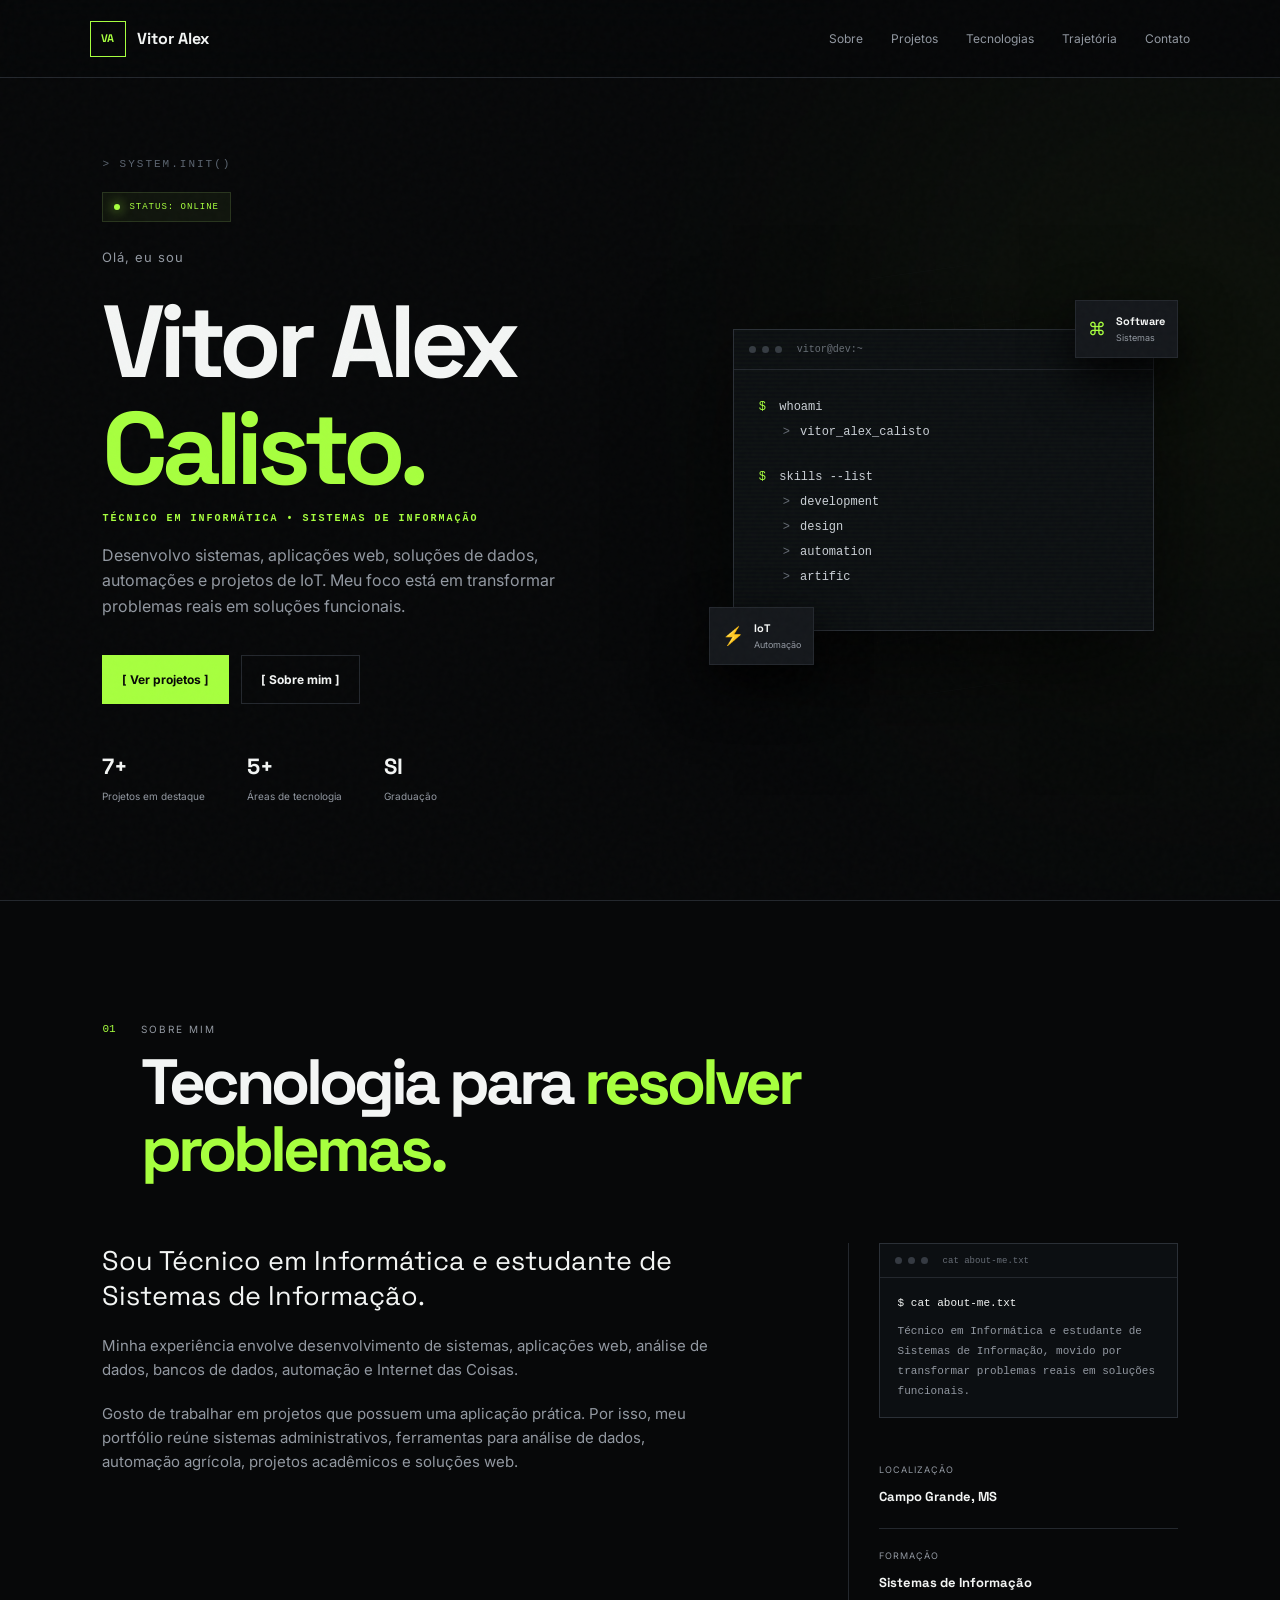
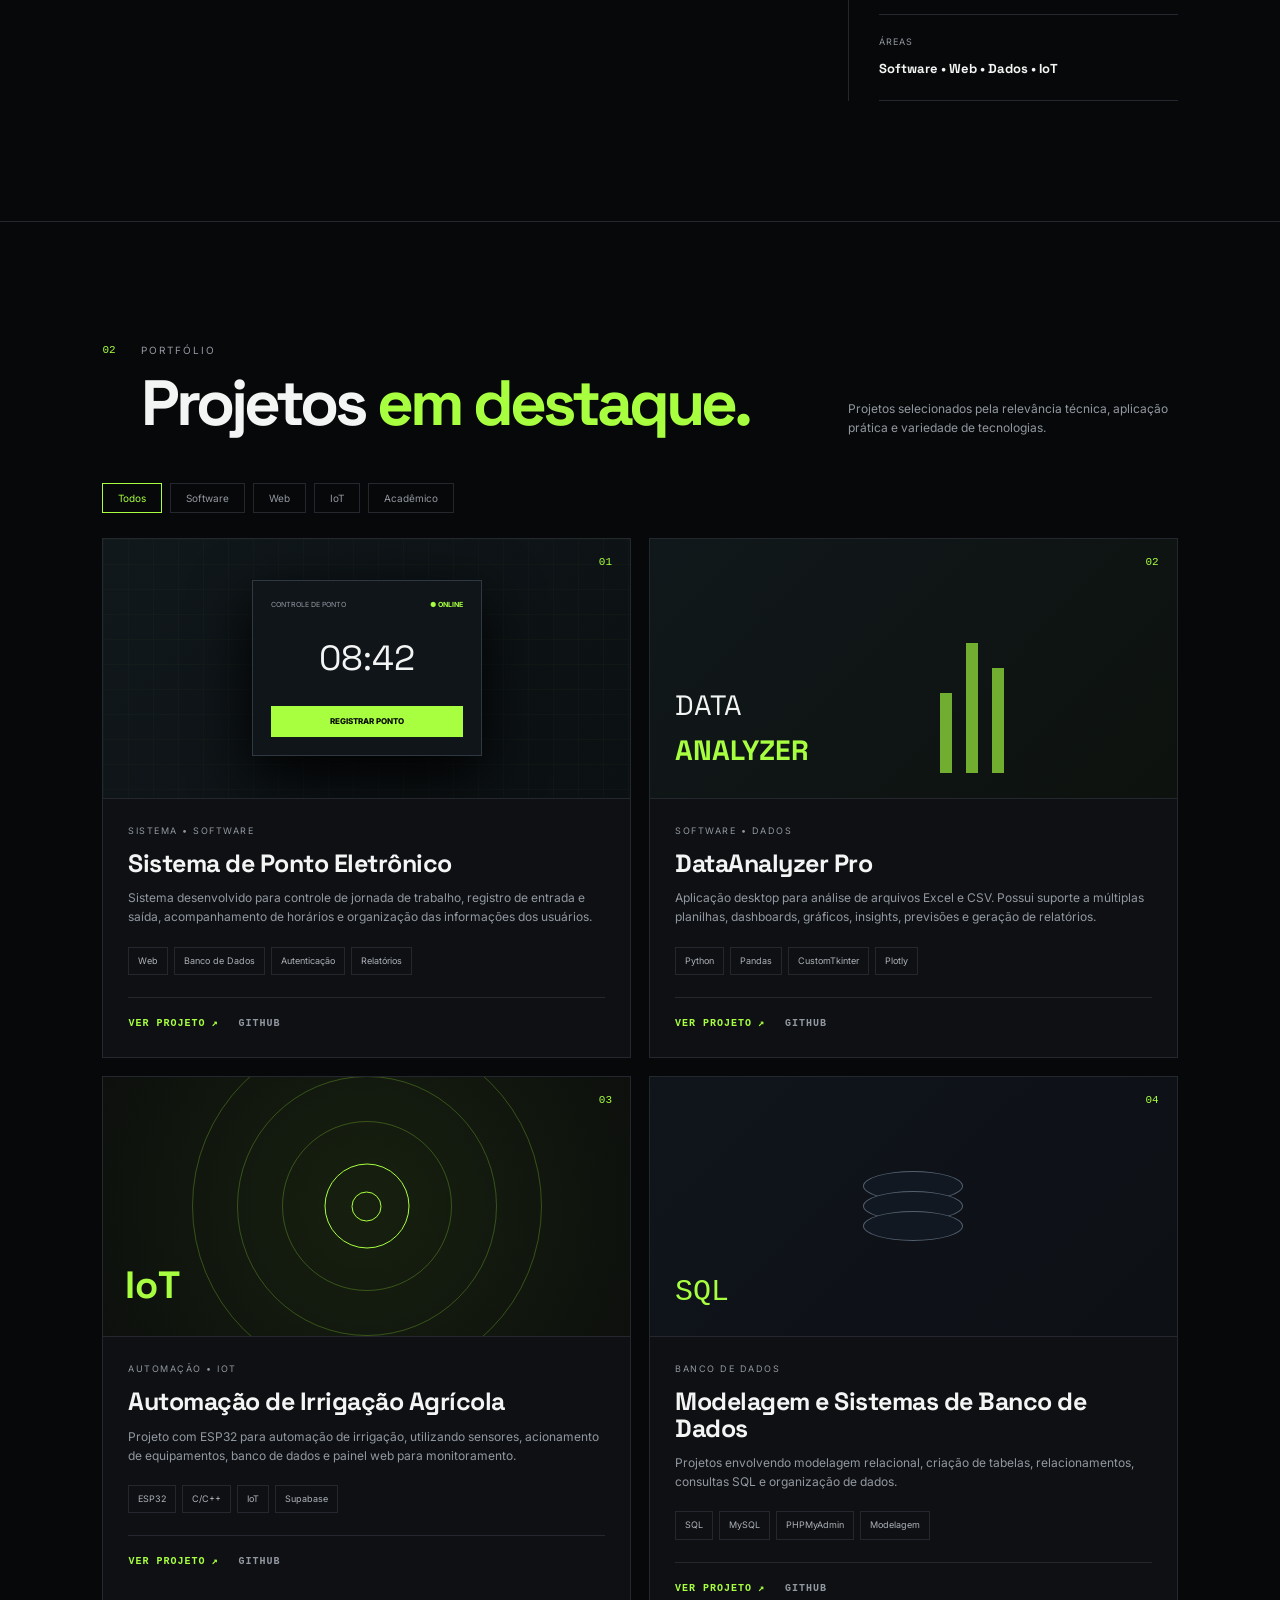
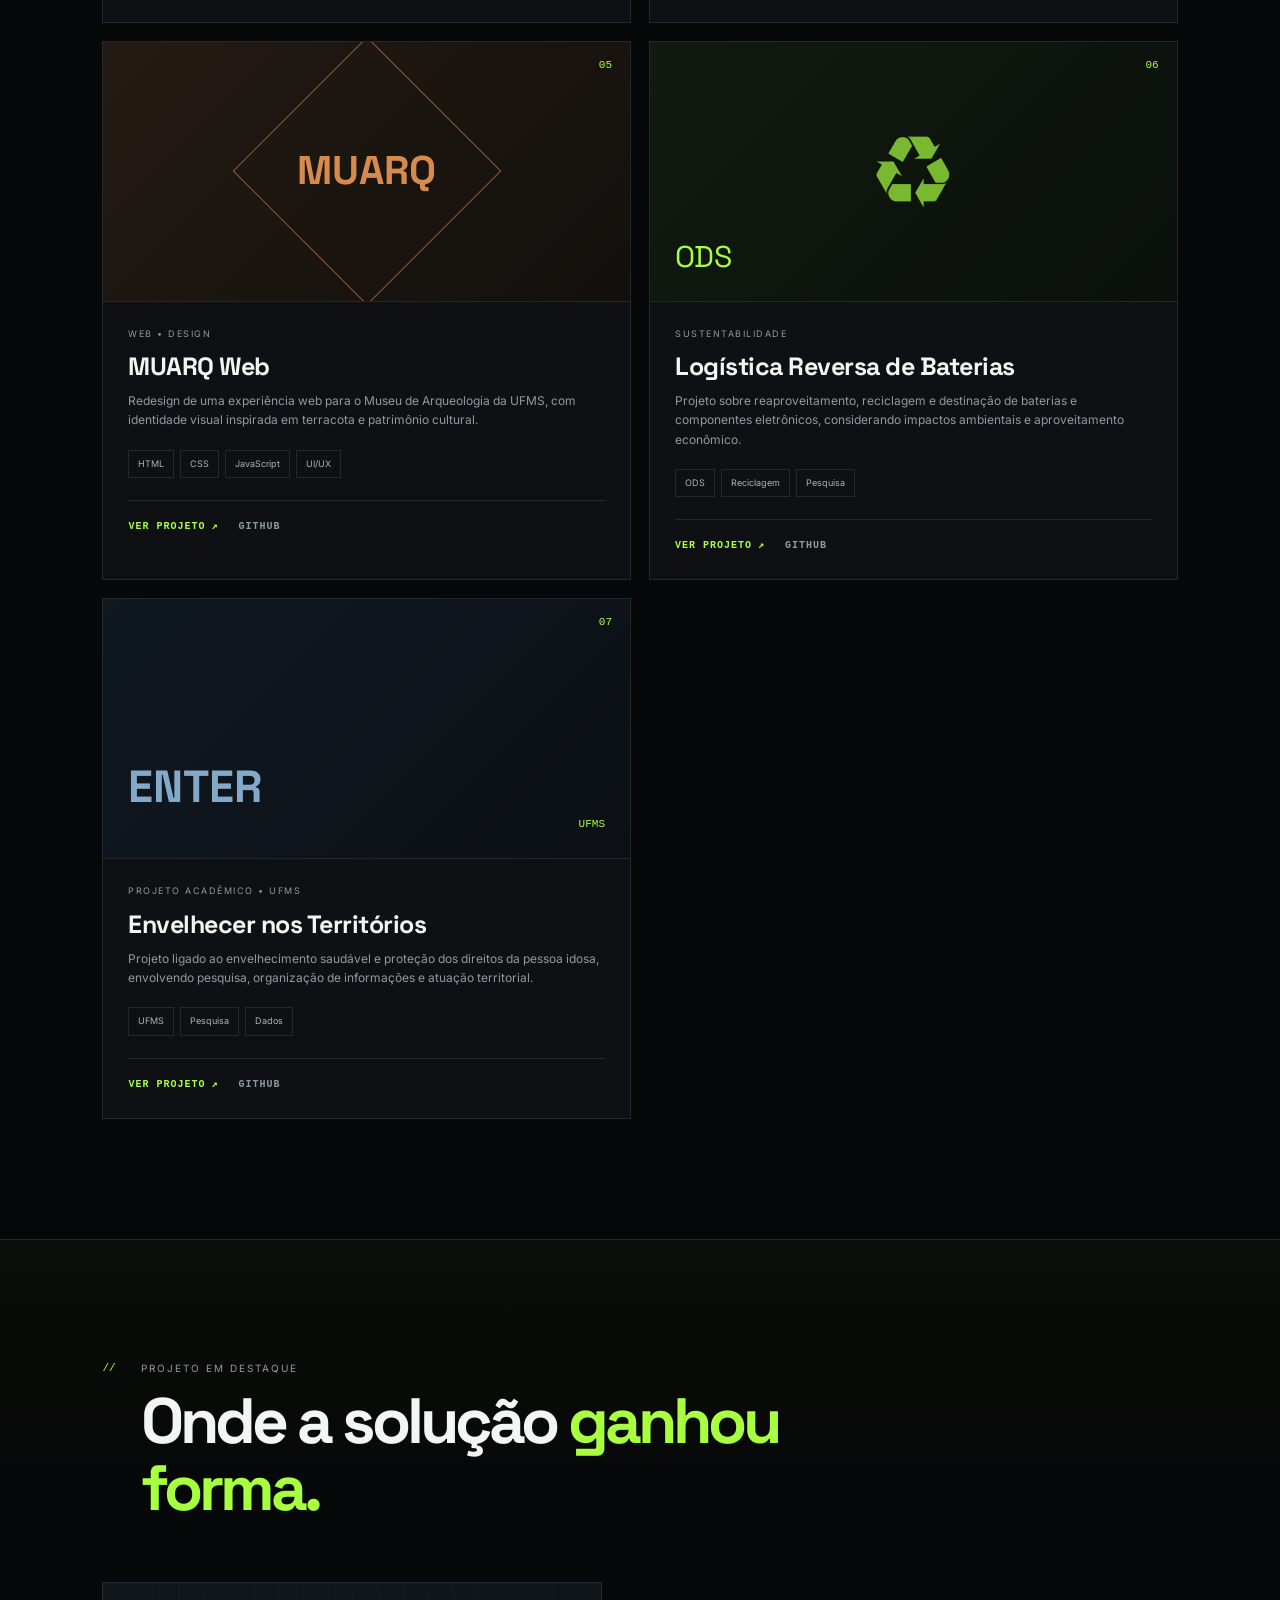
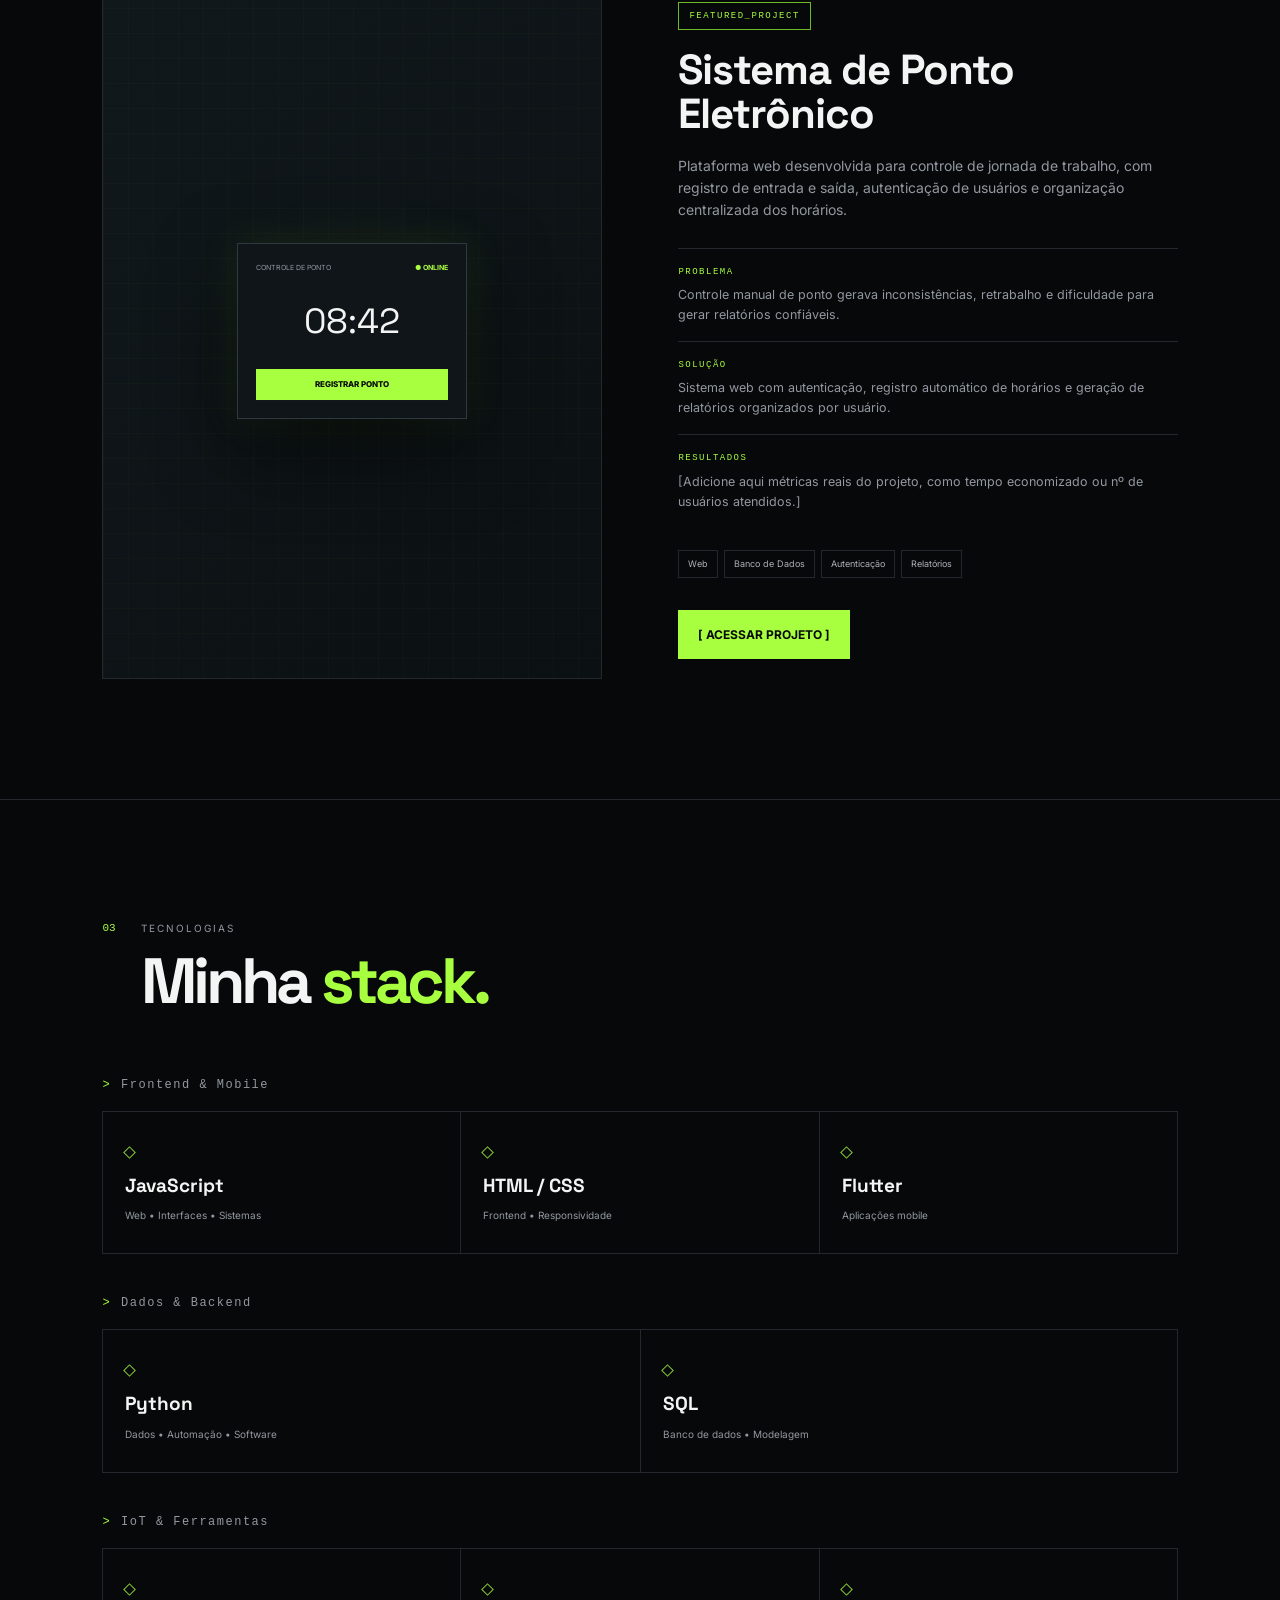
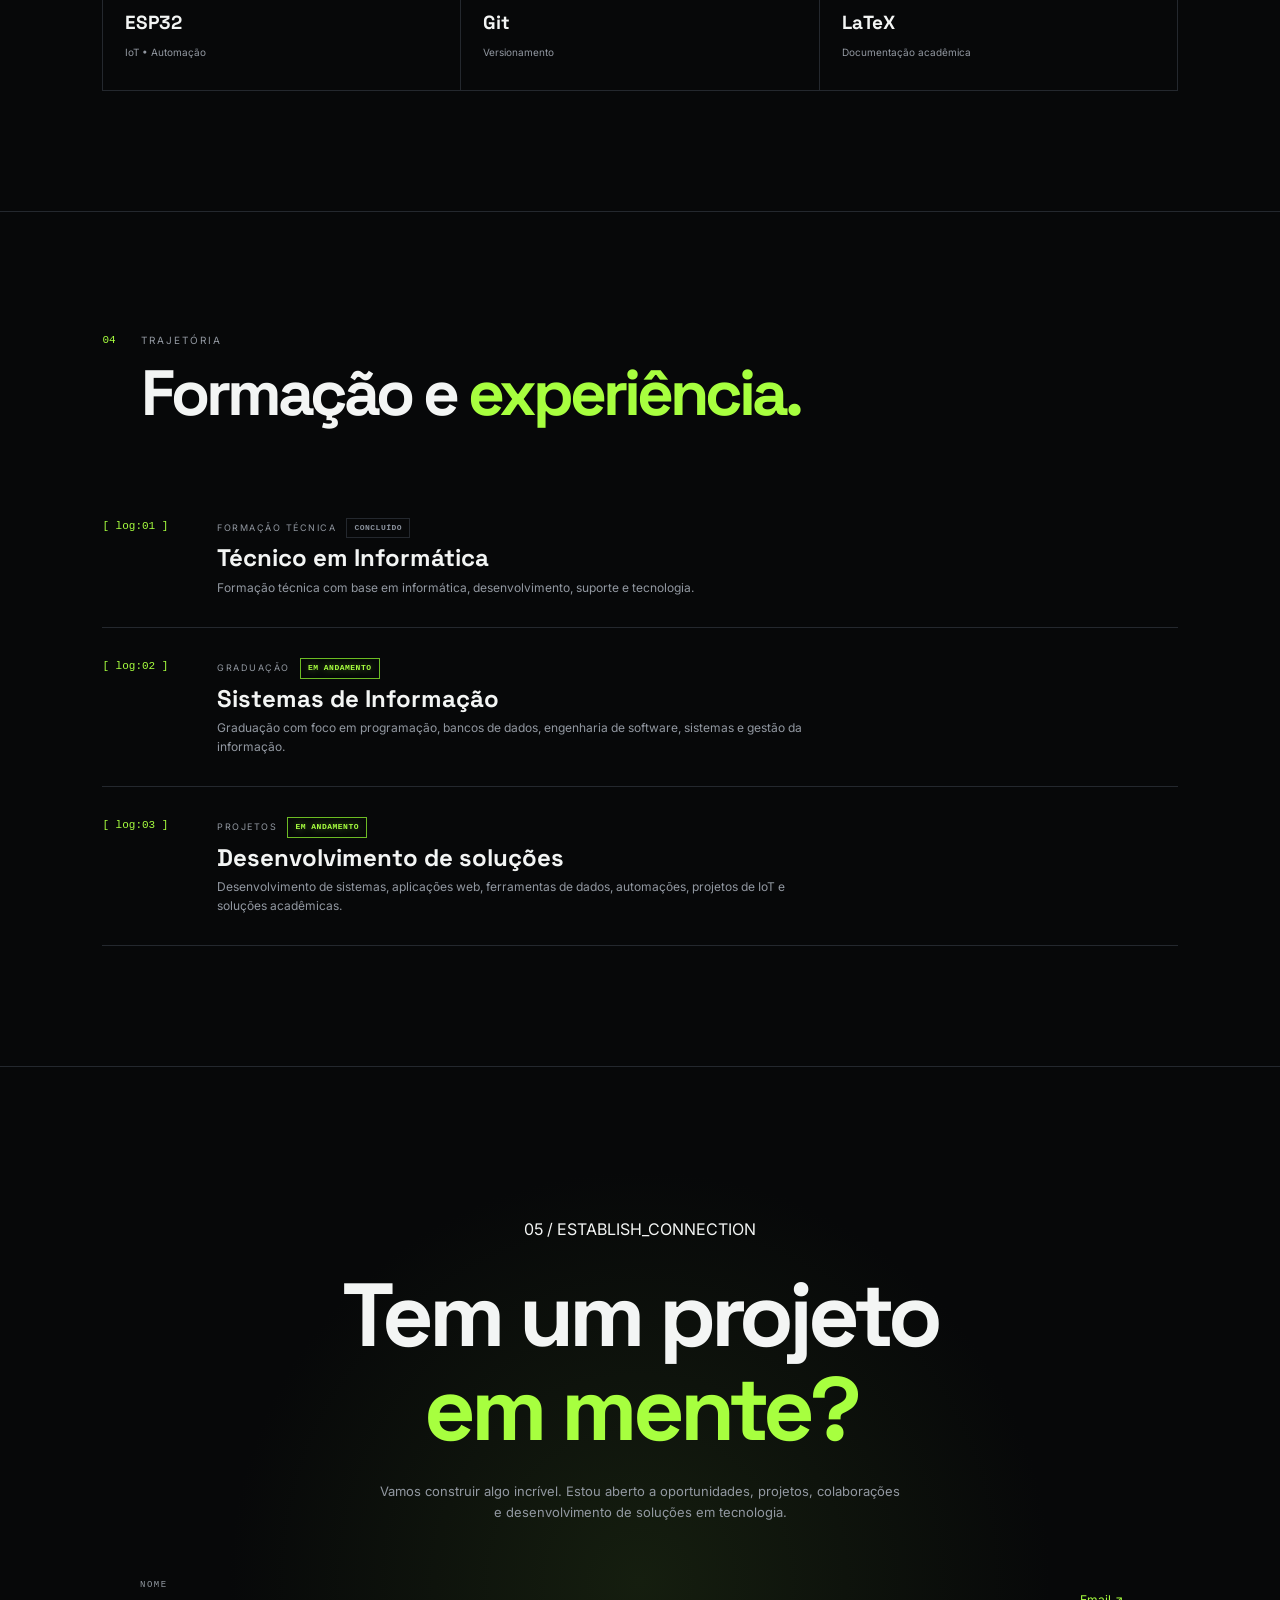
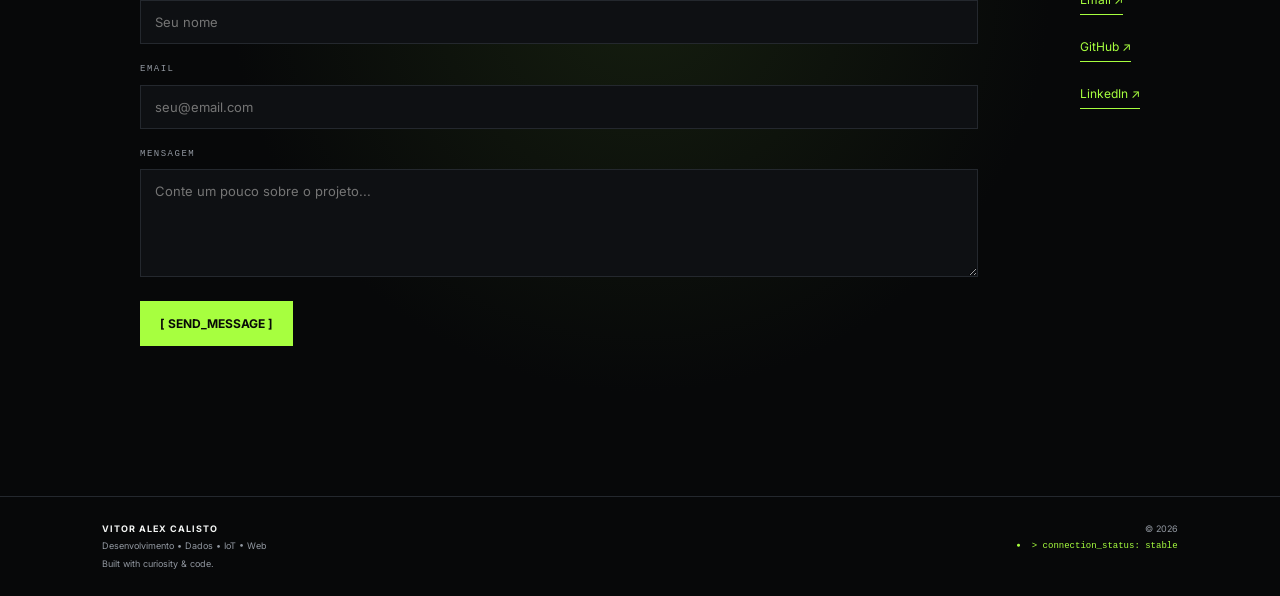
==== index.html @ ed05e337 "Add files via upload" ====
<!DOCTYPE html>
<html lang="pt-BR">

<head>
    <meta charset="UTF-8">
    <meta name="viewport" content="width=device-width, initial-scale=1.0">

    <meta name="description"
        content="Portfólio de Vitor Alex Calisto, Técnico em Informática e estudante de Sistemas de Informação.">

    <title>Vitor Alex Calisto | Desenvolvedor</title>

    <link rel="preconnect" href="https://fonts.googleapis.com">
    <link rel="preconnect" href="https://fonts.gstatic.com" crossorigin>

    <link
        href="https://fonts.googleapis.com/css2?family=Inter:wght@400;500;600;700;800&family=Space+Grotesk:wght@500;600;700&display=swap"
        rel="stylesheet">

    <link rel="stylesheet" href="style.css">
</head>

<body>

    <div class="noise"></div>

    <header class="header">

        <a href="#inicio" class="brand">
            <span>VA</span>
            Vitor Alex
        </a>

        <nav id="nav">

            <a href="#sobre">Sobre</a>
            <a href="#projetos">Projetos</a>
            <a href="#tecnologias">Tecnologias</a>
            <a href="#trajetoria">Trajetória</a>
            <a href="#contato">Contato</a>

        </nav>

        <button class="menu" aria-label="Abrir menu">
            ☰
        </button>

    </header>


    <main>

        <!-- HERO -->

        <section id="inicio" class="hero">

            <div class="hero-content">

                <p class="system-init">
                    &gt; SYSTEM.INIT()
                </p>

                <div class="status">
                    <span></span>
                    STATUS: ONLINE
                </div>

                <p class="eyebrow">
                    Olá, eu sou
                </p>

                <h1>
                    Vitor Alex
                    <span>Calisto.</span>
                </h1>

                <p class="role-line">
                    TÉCNICO EM INFORMÁTICA • SISTEMAS DE INFORMAÇÃO
                </p>

                <p class="hero-description">
                    Desenvolvo sistemas, aplicações web, soluções de
                    dados, automações e projetos de IoT. Meu foco está
                    em transformar problemas reais em soluções funcionais.
                </p>

                <div class="hero-buttons">

                    <a href="#projetos" class="btn primary">
                        [ Ver projetos ]
                    </a>

                    <a href="#sobre" class="btn secondary">
                        [ Sobre mim ]
                    </a>

                </div>


                <div class="stats">

                    <div class="stat">
                        <strong>07+</strong>
                        <span>Projetos em destaque</span>
                    </div>

                    <div class="stat">
                        <strong>05+</strong>
                        <span>Áreas de tecnologia</span>
                    </div>

                    <div class="stat">
                        <strong>SI</strong>
                        <span>Graduação</span>
                    </div>

                </div>

            </div>


            <div class="hero-visual">

                <div class="grid-background"></div>

                <div class="code-card">

                    <div class="window-bar">

                        <div class="window-buttons">
                            <i></i>
                            <i></i>
                            <i></i>
                        </div>

                        <span>vitor@dev:~</span>

                    </div>


                    <div class="code-content" id="terminal-output"
                        data-lines='[
                            {"type":"cmd","text":"whoami"},
                            {"type":"out","text":"vitor_alex_calisto"},
                            {"type":"gap"},
                            {"type":"cmd","text":"skills --list"},
                            {"type":"out","text":"development"},
                            {"type":"out","text":"design"},
                            {"type":"out","text":"automation"},
                            {"type":"out","text":"artificial_intelligence"},
                            {"type":"gap"},
                            {"type":"cmd","text":"status"},
                            {"type":"out","text":"ONLINE","highlight":true}
                        ]'>
                    </div>

                </div>


                <div class="floating-card card-one">
                    <span class="icon">⌘</span>
                    <div>
                        <strong>Software</strong>
                        <small>Sistemas</small>
                    </div>
                </div>


                <div class="floating-card card-two">
                    <span class="icon">⚡</span>
                    <div>
                        <strong>IoT</strong>
                        <small>Automação</small>
                    </div>
                </div>

            </div>

        </section>


        <!-- SOBRE -->

        <section id="sobre" class="section about">

            <div class="section-title">

                <span>01</span>

                <div>
                    <small>SOBRE MIM</small>
                    <h2>
                        Tecnologia para
                        <span>resolver problemas.</span>
                    </h2>
                </div>

            </div>


            <div class="about-content">

                <div class="about-main">

                    <p class="large-text">
                        Sou Técnico em Informática e estudante de
                        Sistemas de Informação.
                    </p>

                    <p>
                        Minha experiência envolve desenvolvimento de
                        sistemas, aplicações web, análise de dados,
                        bancos de dados, automação e Internet das Coisas.
                    </p>

                    <p>
                        Gosto de trabalhar em projetos que possuem
                        uma aplicação prática. Por isso, meu portfólio
                        reúne sistemas administrativos, ferramentas
                        para análise de dados, automação agrícola,
                        projetos acadêmicos e soluções web.
                    </p>

                </div>


                <div class="about-side">

                    <div class="mini-terminal">

                        <div class="window-bar">
                            <div class="window-buttons">
                                <i></i>
                                <i></i>
                                <i></i>
                            </div>
                            <span>cat about-me.txt</span>
                        </div>

                        <div class="mini-terminal-body">
                            <p><span class="green">$</span> cat about-me.txt</p>
                            <p>
                                Técnico em Informática e estudante
                                de Sistemas de Informação, movido
                                por transformar problemas reais
                                em soluções funcionais.
                            </p>
                        </div>

                    </div>

                    <div class="info-box">

                        <span>LOCALIZAÇÃO</span>

                        <strong>
                            Campo Grande, MS
                        </strong>

                    </div>


                    <div class="info-box">

                        <span>FORMAÇÃO</span>

                        <strong>
                            Sistemas de Informação
                        </strong>

                    </div>


                    <div class="info-box">

                        <span>ÁREAS</span>

                        <strong>
                            Software • Web • Dados • IoT
                        </strong>

                    </div>

                </div>

            </div>

        </section>


        <!-- PROJETOS -->

        <section id="projetos" class="section projects">

            <div class="section-heading">

                <div class="section-title">

                    <span>02</span>

                    <div>

                        <small>PORTFÓLIO</small>

                        <h2>
                            Projetos
                            <span>em destaque.</span>
                        </h2>

                    </div>

                </div>


                <p>
                    Projetos selecionados pela relevância técnica,
                    aplicação prática e variedade de tecnologias.
                </p>

            </div>


            <div class="filters">

                <button
                    class="filter active"
                    data-filter="all">
                    Todos
                </button>

                <button
                    class="filter"
                    data-filter="software">
                    Software
                </button>

                <button
                    class="filter"
                    data-filter="web">
                    Web
                </button>

                <button
                    class="filter"
                    data-filter="iot">
                    IoT
                </button>

                <button
                    class="filter"
                    data-filter="academico">
                    Acadêmico
                </button>

            </div>


            <div class="project-grid">


                <!-- PONTO ELETRÔNICO -->

                <article
                    class="project project-main"
                    data-tags="software web">

                    <div class="project-number">
                        01
                    </div>

                    <div class="project-image point">

                        <div class="image-grid"></div>

                        <div class="point-interface">

                            <div class="interface-top">
                                <span>CONTROLE DE PONTO</span>
                                <b>● ONLINE</b>
                            </div>

                            <div class="clock">
                                08:42
                            </div>

                            <div class="point-button">
                                REGISTRAR PONTO
                            </div>

                        </div>

                    </div>


                    <div class="project-content">

                        <div class="project-category">
                            SISTEMA • SOFTWARE
                        </div>

                        <h3>
                            Sistema de Ponto Eletrônico
                        </h3>

                        <p>
                            Sistema desenvolvido para controle de
                            jornada de trabalho, registro de entrada
                            e saída, acompanhamento de horários e
                            organização das informações dos usuários.
                        </p>

                        <div class="project-tech">

                            <span>Web</span>
                            <span>Banco de Dados</span>
                            <span>Autenticação</span>
                            <span>Relatórios</span>

                        </div>

                        <div class="project-actions">

                            <a href="#" class="project-link">
                                VER PROJETO
                                <span>↗</span>
                            </a>

                            <a href="#" class="project-link secondary">
                                GITHUB
                            </a>

                        </div>

                    </div>

                </article>


                <!-- DATA ANALYZER -->

                <article
                    class="project project-main"
                    data-tags="software">

                    <div class="project-number">
                        02
                    </div>

                    <div class="project-image data">

                        <div class="data-chart chart-one"></div>
                        <div class="data-chart chart-two"></div>
                        <div class="data-chart chart-three"></div>

                        <div class="data-title">
                            DATA
                            <strong>ANALYZER</strong>
                        </div>

                    </div>


                    <div class="project-content">

                        <div class="project-category">
                            SOFTWARE • DADOS
                        </div>

                        <h3>
                            DataAnalyzer Pro
                        </h3>

                        <p>
                            Aplicação desktop para análise de arquivos
                            Excel e CSV. Possui suporte a múltiplas
                            planilhas, dashboards, gráficos, insights,
                            previsões e geração de relatórios.
                        </p>

                        <div class="project-tech">

                            <span>Python</span>
                            <span>Pandas</span>
                            <span>CustomTkinter</span>
                            <span>Plotly</span>

                        </div>

                        <div class="project-actions">

                            <a href="#" class="project-link">
                                VER PROJETO
                                <span>↗</span>
                            </a>

                            <a href="#" class="project-link secondary">
                                GITHUB
                            </a>

                        </div>

                    </div>

                </article>


                <!-- IRRIGAÇÃO -->

                <article
                    class="project"
                    data-tags="iot software">

                    <div class="project-number">
                        03
                    </div>

                    <div class="project-image irrigation">

                        <span class="visual-label">
                            IoT
                        </span>

                        <div class="sensor">
                            <div></div>
                        </div>

                        <div class="signal signal-one"></div>
                        <div class="signal signal-two"></div>
                        <div class="signal signal-three"></div>

                    </div>


                    <div class="project-content">

                        <div class="project-category">
                            AUTOMAÇÃO • IOT
                        </div>

                        <h3>
                            Automação de Irrigação Agrícola
                        </h3>

                        <p>
                            Projeto com ESP32 para automação de irrigação,
                            utilizando sensores, acionamento de equipamentos,
                            banco de dados e painel web para monitoramento.
                        </p>

                        <div class="project-tech">

                            <span>ESP32</span>
                            <span>C/C++</span>
                            <span>IoT</span>
                            <span>Supabase</span>

                        </div>

                        <div class="project-actions">

                            <a href="#" class="project-link">
                                VER PROJETO
                                <span>↗</span>
                            </a>

                            <a href="#" class="project-link secondary">
                                GITHUB
                            </a>

                        </div>

                    </div>

                </article>


                <!-- BANCO DE DADOS -->

                <article
                    class="project"
                    data-tags="software academico">

                    <div class="project-number">
                        04
                    </div>

                    <div class="project-image database">

                        <div class="database-cylinder">

                            <div></div>
                            <div></div>
                            <div></div>

                        </div>

                        <span class="sql-label">
                            SQL
                        </span>

                    </div>


                    <div class="project-content">

                        <div class="project-category">
                            BANCO DE DADOS
                        </div>

                        <h3>
                            Modelagem e Sistemas de Banco de Dados
                        </h3>

                        <p>
                            Projetos envolvendo modelagem relacional,
                            criação de tabelas, relacionamentos,
                            consultas SQL e organização de dados.
                        </p>

                        <div class="project-tech">

                            <span>SQL</span>
                            <span>MySQL</span>
                            <span>PHPMyAdmin</span>
                            <span>Modelagem</span>

                        </div>

                        <div class="project-actions">

                            <a href="#" class="project-link">
                                VER PROJETO
                                <span>↗</span>
                            </a>

                            <a href="#" class="project-link secondary">
                                GITHUB
                            </a>

                        </div>

                    </div>

                </article>


                <!-- MUARQ -->

                <article
                    class="project"
                    data-tags="web">

                    <div class="project-number">
                        05
                    </div>

                    <div class="project-image museum">

                        <div class="museum-shape"></div>

                        <span>
                            MUARQ
                        </span>

                    </div>


                    <div class="project-content">

                        <div class="project-category">
                            WEB • DESIGN
                        </div>

                        <h3>
                            MUARQ Web
                        </h3>

                        <p>
                            Redesign de uma experiência web para o
                            Museu de Arqueologia da UFMS, com identidade
                            visual inspirada em terracota e patrimônio cultural.
                        </p>

                        <div class="project-tech">

                            <span>HTML</span>
                            <span>CSS</span>
                            <span>JavaScript</span>
                            <span>UI/UX</span>

                        </div>

                        <div class="project-actions">

                            <a href="#" class="project-link">
                                VER PROJETO
                                <span>↗</span>
                            </a>

                            <a href="#" class="project-link secondary">
                                GITHUB
                            </a>

                        </div>

                    </div>

                </article>


                <!-- LOGÍSTICA -->

                <article
                    class="project"
                    data-tags="academico">

                    <div class="project-number">
                        06
                    </div>

                    <div class="project-image recycling">

                        <div class="recycle-symbol">
                            ♻
                        </div>

                        <span>
                            ODS
                        </span>

                    </div>


                    <div class="project-content">

                        <div class="project-category">
                            SUSTENTABILIDADE
                        </div>

                        <h3>
                            Logística Reversa de Baterias
                        </h3>

                        <p>
                            Projeto sobre reaproveitamento, reciclagem
                            e destinação de baterias e componentes
                            eletrônicos, considerando impactos ambientais
                            e aproveitamento econômico.
                        </p>

                        <div class="project-tech">

                            <span>ODS</span>
                            <span>Reciclagem</span>
                            <span>Pesquisa</span>

                        </div>

                        <div class="project-actions">

                            <a href="#" class="project-link">
                                VER PROJETO
                                <span>↗</span>
                            </a>

                            <a href="#" class="project-link secondary">
                                GITHUB
                            </a>

                        </div>

                    </div>

                </article>


                <!-- ENTER -->

                <article
                    class="project"
                    data-tags="academico">

                    <div class="project-number">
                        07
                    </div>

                    <div class="project-image enter">

                        <span class="enter-big">
                            ENTER
                        </span>

                        <span class="enter-line">
                            UFMS
                        </span>

                    </div>


                    <div class="project-content">

                        <div class="project-category">
                            PROJETO ACADÊMICO • UFMS
                        </div>

                        <h3>
                            Envelhecer nos Territórios
                        </h3>

                        <p>
                            Projeto ligado ao envelhecimento saudável
                            e proteção dos direitos da pessoa idosa,
                            envolvendo pesquisa, organização de
                            informações e atuação territorial.
                        </p>

                        <div class="project-tech">

                            <span>UFMS</span>
                            <span>Pesquisa</span>
                            <span>Dados</span>

                        </div>

                        <div class="project-actions">

                            <a href="#" class="project-link">
                                VER PROJETO
                                <span>↗</span>
                            </a>

                            <a href="#" class="project-link secondary">
                                GITHUB
                            </a>

                        </div>

                    </div>

                </article>

            </div>

        </section>


        <!-- FEATURED PROJECT -->

        <section class="section featured">

            <div class="section-title">

                <span>//</span>

                <div>
                    <small>PROJETO EM DESTAQUE</small>
                    <h2>
                        Onde a solução
                        <span>ganhou forma.</span>
                    </h2>
                </div>

            </div>


            <div class="featured-content">

                <div class="featured-visual">

                    <div class="image-grid"></div>

                    <div class="point-interface featured-interface">

                        <div class="interface-top">
                            <span>CONTROLE DE PONTO</span>
                            <b>● ONLINE</b>
                        </div>

                        <div class="clock">
                            08:42
                        </div>

                        <div class="point-button">
                            REGISTRAR PONTO
                        </div>

                    </div>

                </div>


                <div class="featured-info">

                    <span class="featured-tag">
                        FEATURED_PROJECT
                    </span>

                    <h3>
                        Sistema de Ponto Eletrônico
                    </h3>

                    <p>
                        Plataforma web desenvolvida para controle de
                        jornada de trabalho, com registro de entrada
                        e saída, autenticação de usuários e organização
                        centralizada dos horários.
                    </p>

                    <div class="featured-block">
                        <span>PROBLEMA</span>
                        <p>
                            Controle manual de ponto gerava
                            inconsistências, retrabalho e dificuldade
                            para gerar relatórios confiáveis.
                        </p>
                    </div>

                    <div class="featured-block">
                        <span>SOLUÇÃO</span>
                        <p>
                            Sistema web com autenticação, registro
                            automático de horários e geração de
                            relatórios organizados por usuário.
                        </p>
                    </div>

                    <div class="featured-block">
                        <span>RESULTADOS</span>
                        <p>
                            [Adicione aqui métricas reais do projeto,
                            como tempo economizado ou nº de usuários
                            atendidos.]
                        </p>
                    </div>

                    <div class="project-tech">

                        <span>Web</span>
                        <span>Banco de Dados</span>
                        <span>Autenticação</span>
                        <span>Relatórios</span>

                    </div>

                    <a href="#" class="btn primary featured-cta">
                        [ ACESSAR PROJETO ]
                    </a>

                </div>

            </div>

        </section>


        <!-- TECNOLOGIAS -->

        <section id="tecnologias" class="section technologies">

            <div class="section-title">

                <span>03</span>

                <div>

                    <small>TECNOLOGIAS</small>

                    <h2>
                        Minha
                        <span>stack.</span>
                    </h2>

                </div>

            </div>


            <div class="tech-categories">

                <div class="tech-category">

                    <h4>
                        <span>&gt;</span>
                        Frontend &amp; Mobile
                    </h4>

                    <div class="tech-grid cols-3">

                        <div class="tech-item">
                            <span class="tech-icon"></span>
                            <strong>JavaScript</strong>
                            <span>Web • Interfaces • Sistemas</span>
                        </div>

                        <div class="tech-item">
                            <span class="tech-icon"></span>
                            <strong>HTML / CSS</strong>
                            <span>Frontend • Responsividade</span>
                        </div>

                        <div class="tech-item">
                            <span class="tech-icon"></span>
                            <strong>Flutter</strong>
                            <span>Aplicações mobile</span>
                        </div>

                    </div>

                </div>


                <div class="tech-category">

                    <h4>
                        <span>&gt;</span>
                        Dados &amp; Backend
                    </h4>

                    <div class="tech-grid cols-2">

                        <div class="tech-item">
                            <span class="tech-icon"></span>
                            <strong>Python</strong>
                            <span>Dados • Automação • Software</span>
                        </div>

                        <div class="tech-item">
                            <span class="tech-icon"></span>
                            <strong>SQL</strong>
                            <span>Banco de dados • Modelagem</span>
                        </div>

                    </div>

                </div>


                <div class="tech-category">

                    <h4>
                        <span>&gt;</span>
                        IoT &amp; Ferramentas
                    </h4>

                    <div class="tech-grid cols-3">

                        <div class="tech-item">
                            <span class="tech-icon"></span>
                            <strong>ESP32</strong>
                            <span>IoT • Automação</span>
                        </div>

                        <div class="tech-item">
                            <span class="tech-icon"></span>
                            <strong>Git</strong>
                            <span>Versionamento</span>
                        </div>

                        <div class="tech-item">
                            <span class="tech-icon"></span>
                            <strong>LaTeX</strong>
                            <span>Documentação acadêmica</span>
                        </div>

                    </div>

                </div>

            </div>

        </section>


        <!-- TRAJETÓRIA -->

        <section id="trajetoria" class="section trajectory">

            <div class="section-title">

                <span>04</span>

                <div>

                    <small>TRAJETÓRIA</small>

                    <h2>
                        Formação e
                        <span>experiência.</span>
                    </h2>

                </div>

            </div>


            <div class="timeline">

                <div class="timeline-item">

                    <div class="timeline-number">
                        [ log:01 ]
                    </div>

                    <div>

                        <span>
                            FORMAÇÃO TÉCNICA
                            <b class="tag done">CONCLUÍDO</b>
                        </span>

                        <h3>
                            Técnico em Informática
                        </h3>

                        <p>
                            Formação técnica com base em informática,
                            desenvolvimento, suporte e tecnologia.
                        </p>

                    </div>

                </div>


                <div class="timeline-item">

                    <div class="timeline-number">
                        [ log:02 ]
                    </div>

                    <div>

                        <span>
                            GRADUAÇÃO
                            <b class="tag current">EM ANDAMENTO</b>
                        </span>

                        <h3>
                            Sistemas de Informação
                        </h3>

                        <p>
                            Graduação com foco em programação,
                            bancos de dados, engenharia de software,
                            sistemas e gestão da informação.
                        </p>

                    </div>

                </div>


                <div class="timeline-item">

                    <div class="timeline-number">
                        [ log:03 ]
                    </div>

                    <div>

                        <span>
                            PROJETOS
                            <b class="tag current">EM ANDAMENTO</b>
                        </span>

                        <h3>
                            Desenvolvimento de soluções
                        </h3>

                        <p>
                            Desenvolvimento de sistemas, aplicações
                            web, ferramentas de dados, automações,
                            projetos de IoT e soluções acadêmicas.
                        </p>

                    </div>

                </div>

            </div>

        </section>


        <!-- CONTATO -->

        <section id="contato" class="contact">

            <span class="section-label">
                05 / ESTABLISH_CONNECTION
            </span>

            <h2>
                Tem um projeto
                <span>em mente?</span>
            </h2>

            <p>
                Vamos construir algo incrível. Estou aberto a
                oportunidades, projetos, colaborações e
                desenvolvimento de soluções em tecnologia.
            </p>


            <div class="contact-grid">

                <form class="contact-form" id="contact-form">

                    <label>
                        <span>NOME</span>
                        <input
                            type="text"
                            name="nome"
                            placeholder="Seu nome"
                            required>
                    </label>

                    <label>
                        <span>EMAIL</span>
                        <input
                            type="email"
                            name="email"
                            placeholder="seu@email.com"
                            required>
                    </label>

                    <label>
                        <span>MENSAGEM</span>
                        <textarea
                            name="mensagem"
                            rows="5"
                            placeholder="Conte um pouco sobre o projeto..."
                            required></textarea>
                    </label>

                    <button type="submit" class="btn primary">
                        [ SEND_MESSAGE ]
                    </button>

                </form>


                <div class="contact-buttons">

                    <a href="mailto:vitoralex0412@gmail.com">
                        Email ↗
                    </a>

                    <a
                        href="https://github.com/Vitor-Valenzuela"
                        target="_blank"
                        rel="noopener noreferrer">
                        GitHub ↗
                    </a>

                    <a
                        href="https://www.linkedin.com/in/vitor-alex-calisto-valenzuela-278415334/"
                        target="_blank"
                        rel="noopener noreferrer">
                        LinkedIn ↗
                    </a>

                </div>

            </div>

        </section>

    </main>


    <footer>

        <div>
            <strong>VITOR ALEX CALISTO</strong>
            <span>Desenvolvimento • Dados • IoT • Web</span>
            <span>Built with curiosity &amp; code.</span>
        </div>

        <div class="footer-right">
            <span>© 2026</span>
            <span class="connection-status">
                &gt; connection_status: stable
            </span>
        </div>

    </footer>


    <script src="script.js"></script>

</body>

</html>
---- style.css ----
* {
    margin: 0;
    padding: 0;
    box-sizing: border-box;
}

:root {
    --background: #070809;
    --surface: #0e1013;
    --surface-light: #15181c;

    --text: #f3f5f4;
    --muted: #9298a1;

    --border: #24282e;

    --green: #a7ff3f;
    --green-dark: #6dbb25;

    --purple: #b58cff;
    --blue: #67b7ff;
}

html {
    scroll-behavior: smooth;
}

body {
    background: var(--background);
    color: var(--text);

    font-family: "Inter", sans-serif;

    line-height: 1.6;

    overflow-x: hidden;
}

a {
    text-decoration: none;
    color: inherit;
}

button {
    font-family: inherit;
}

.noise {
    position: fixed;
    inset: 0;

    pointer-events: none;

    z-index: 50;

    opacity: .02;

    background-image:
        url("data:image/svg+xml,%3Csvg viewBox='0 0 200 200' xmlns='http://www.w3.org/2000/svg'%3E%3Cfilter id='noise'%3E%3CfeTurbulence type='fractalNoise' baseFrequency='.8' numOctaves='4' stitchTiles='stitch'/%3E%3C/filter%3E%3Crect width='100%25' height='100%25' filter='url(%23noise)'/%3E%3C/svg%3E");
}


/* HEADER */

.header {
    position: fixed;

    top: 0;
    left: 0;

    width: 100%;

    height: 78px;

    display: flex;

    align-items: center;

    justify-content: space-between;

    padding: 0 7vw;

    border-bottom: 1px solid var(--border);

    background: rgba(7, 8, 9, .85);

    backdrop-filter: blur(18px);

    z-index: 40;
}

.brand {
    display: flex;

    align-items: center;

    gap: 11px;

    font-family: "Space Grotesk";

    font-weight: 700;
}

.brand span {
    width: 36px;
    height: 36px;

    display: grid;
    place-items: center;

    border: 1px solid var(--green);

    color: var(--green);

    font-size: 11px;
}

nav {
    display: flex;

    gap: 28px;

    color: var(--muted);

    font-size: 12px;
}

nav a {
    transition: .25s;
}

nav a:hover {
    color: var(--green);
}

.menu {
    display: none;

    border: none;

    background: transparent;

    color: white;

    font-size: 23px;

    cursor: pointer;
}


/* HERO */

.hero {
    min-height: 100vh;

    padding:
        150px
        8vw
        90px;

    display: grid;

    grid-template-columns:
        1.05fr
        .95fr;

    gap: 7vw;

    align-items: center;

    position: relative;
}

.hero::before {
    content: "";

    position: absolute;

    width: 500px;
    height: 500px;

    right: -180px;
    top: 100px;

    background: var(--green);

    opacity: .06;

    filter: blur(180px);
}

.system-init {
    margin-bottom: 18px;

    color: #5b6470;

    font-family: monospace;

    font-size: 11px;

    letter-spacing: 2px;
}

.status {
    display: inline-flex;

    align-items: center;

    gap: 9px;

    padding: 7px 11px;

    border: 1px solid #29351e;

    background: #10150d;

    color: var(--green);

    font-family: monospace;

    font-size: 9px;

    letter-spacing: 1px;
}

.status span {
    width: 6px;
    height: 6px;

    border-radius: 50%;

    background: var(--green);

    box-shadow:
        0 0 12px
        var(--green);
}

.eyebrow {
    margin-top: 25px;

    color: var(--muted);

    font-size: 13px;

    letter-spacing: 1px;
}

.role-line {
    margin-top: -12px;

    color: var(--green);

    font-family: monospace;

    font-size: 10px;

    letter-spacing: 2px;

    font-weight: 700;
}

h1,
h2,
h3 {
    font-family: "Space Grotesk", sans-serif;

    line-height: 1.05;
}

h1 {
    margin: 20px 0;

    font-size:
        clamp(58px, 8vw, 108px);

    letter-spacing: -6px;
}

h1 span {
    display: block;

    color: var(--green);

    position: relative;
}

h1 span.glitch::before,
h1 span.glitch::after {
    content: attr(data-text);

    position: absolute;

    left: 0;
    top: 0;

    width: 100%;

    overflow: hidden;

    background: var(--background);
}

h1 span.glitch::before {
    color: #ff3fb0;

    clip-path: inset(0 0 60% 0);

    transform: translate(-2px, -1px);
}

h1 span.glitch::after {
    color: #3fe0ff;

    clip-path: inset(60% 0 0 0);

    transform: translate(2px, 1px);
}

.hero-description {
    max-width: 620px;

    margin-top: 16px;

    color: var(--muted);

    font-size: 16px;
}

.hero-buttons {
    display: flex;

    gap: 12px;

    margin-top: 35px;
}

.btn {
    padding: 14px 19px;

    border: 1px solid var(--border);

    font-size: 12px;

    font-weight: 700;

    transition: .25s;
}

.btn.primary {
    background: var(--green);

    border-color: var(--green);

    color: #080a07;
}

.btn.primary:hover {
    background: white;

    border-color: white;
}

.btn.secondary:hover {
    border-color: var(--green);

    color: var(--green);
}

.stats {
    display: flex;

    gap: 42px;

    margin-top: 45px;
}

.stat strong {
    display: block;

    font-family: "Space Grotesk";

    font-size: 22px;
}

.stat span {
    display: block;

    margin-top: 4px;

    color: var(--muted);

    font-size: 10px;
}


/* HERO VISUAL */

.hero-visual {
    height: 520px;

    position: relative;

    display: grid;

    place-items: center;
}

.grid-background {
    position: absolute;

    width: 420px;
    height: 420px;

    border: 1px solid var(--border);

    background-image:
        linear-gradient(
            rgba(255,255,255,.025) 1px,
            transparent 1px
        ),
        linear-gradient(
            90deg,
            rgba(255,255,255,.025) 1px,
            transparent 1px
        );

    background-size: 30px 30px;

    transform: rotate(-8deg);

    mask-image:
        radial-gradient(
            circle,
            black 40%,
            transparent 75%
        );
}

.code-card {
    position: relative;

    overflow: hidden;

    width: min(430px, 90%);

    background: #0c0f12;

    border: 1px solid #2b3037;

    box-shadow:
        0 30px 90px rgba(0,0,0,.7);

    z-index: 2;
}

.code-card::after {
    content: "";

    position: absolute;

    inset: 0;

    pointer-events: none;

    background:
        linear-gradient(
            rgba(167,255,63,.025) 50%,
            transparent 50%
        );

    background-size: 100% 4px;

    opacity: .5;
}

.window-bar {
    height: 40px;

    display: flex;

    align-items: center;

    padding: 0 15px;

    border-bottom: 1px solid var(--border);

    gap: 15px;

    color: #676d76;

    font-family: monospace;

    font-size: 10px;
}

.window-buttons {
    display: flex;

    gap: 6px;
}

.window-buttons i {
    width: 7px;
    height: 7px;

    border-radius: 50%;

    background: #353a42;
}

.code-content {
    padding: 25px;

    color: #cbd0d7;

    font-family: monospace;

    font-size: 12px;

    line-height: 2.1;
}

.code-content .purple {
    color: var(--purple);
}

.code-content .blue {
    color: var(--blue);
}

.code-content .green {
    color: var(--green);
}

.indent {
    padding-left: 24px;
}

.indent2 {
    padding-left: 48px;
}

.cursor {
    color: var(--green);

    animation:
        blink 1s infinite;
}

#terminal-output {
    min-height: 260px;
}

#terminal-output p {
    min-height: 1.6em;
}

#terminal-output .prompt {
    color: var(--green);

    margin-right: 6px;
}

#terminal-output .out {
    padding-left: 24px;

    color: #cbd0d7;
}

#terminal-output .out::before {
    content: ">";

    margin-right: 10px;

    color: #676d76;
}

#terminal-output .out.highlight {
    color: var(--green);

    text-shadow: 0 0 10px rgba(167, 255, 63, .5);

    font-weight: 700;
}

#terminal-output .gap {
    height: 8px;
}

.floating-card {
    position: absolute;

    display: flex;

    align-items: center;

    gap: 10px;

    padding: 12px;

    background: var(--surface-light);

    border: 1px solid var(--border);

    box-shadow:
        0 20px 50px #000;

    z-index: 3;
}

.floating-card .icon {
    color: var(--green);

    font-size: 18px;
}

.floating-card strong {
    display: block;

    font-family: "Space Grotesk";

    font-size: 11px;
}

.floating-card small {
    display: block;

    color: var(--muted);

    font-size: 9px;
}

.card-one {
    top: 80px;
    right: 0;
}

.card-two {
    bottom: 75px;
    left: 0;
}


/* SECTIONS */

.section {
    padding:
        120px
        8vw;

    border-top: 1px solid var(--border);
}

.section-title {
    display: flex;

    gap: 25px;

    align-items: flex-start;
}

.section-title > span {
    color: var(--green);

    font-family: monospace;

    font-size: 11px;
}

.section-title small {
    display: block;

    margin-bottom: 12px;

    color: var(--muted);

    font-size: 10px;

    letter-spacing: 2px;
}

.section-title h2 {
    max-width: 700px;

    font-size:
        clamp(42px, 5vw, 70px);

    letter-spacing: -4px;
}

.section-title h2 span {
    color: var(--green);
}


/* ABOUT */

.about-content {
    display: grid;

    grid-template-columns:
        1fr
        330px;

    gap: 10vw;

    margin-top: 60px;
}

.about-main {
    max-width: 720px;
}

.about-main p {
    color: var(--muted);

    font-size: 15px;
}

.about-main p + p {
    margin-top: 20px;
}

.about-main .large-text {
    color: var(--text);

    font-family: "Space Grotesk";

    font-size: 27px;

    line-height: 1.3;
}

.about-side {
    border-left: 1px solid var(--border);

    padding-left: 30px;
}

.mini-terminal {
    margin-bottom: 25px;

    background: #0c0f12;

    border: 1px solid #2b3037;
}

.mini-terminal .window-bar {
    height: 34px;

    font-size: 9px;
}

.mini-terminal-body {
    padding: 16px 18px;

    font-family: monospace;

    font-size: 11px;

    line-height: 1.8;

    color: var(--muted);
}

.mini-terminal-body p:first-child {
    margin-bottom: 8px;

    color: var(--text);
}

.info-box {
    padding: 20px 0;

    border-bottom: 1px solid var(--border);
}

.info-box span {
    display: block;

    margin-bottom: 5px;

    color: var(--muted);

    font-size: 9px;

    letter-spacing: 1px;
}

.info-box strong {
    font-family: "Space Grotesk";

    font-size: 13px;
}


/* PROJECTS */

.section-heading {
    display: flex;

    justify-content: space-between;

    align-items: end;

    gap: 40px;
}

.section-heading > p {
    max-width: 330px;

    color: var(--muted);

    font-size: 12px;
}

.filters {
    display: flex;

    flex-wrap: wrap;

    gap: 8px;

    margin:
        45px
        0
        25px;
}

.filter {
    padding: 8px 15px;

    border: 1px solid var(--border);

    background: transparent;

    color: var(--muted);

    font-size: 10px;

    cursor: pointer;

    transition: .25s;
}

.filter:hover,
.filter.active {
    border-color: var(--green);

    color: var(--green);
}

.project-grid {
    display: grid;

    grid-template-columns:
        repeat(2, 1fr);

    gap: 18px;
}

.project {
    position: relative;

    overflow: hidden;

    border: 1px solid var(--border);

    background: var(--surface);

    transition:
        transform .3s,
        border-color .3s;
}

.project:hover {
    transform: translateY(-6px);

    border-color: var(--green-dark);

    box-shadow:
        0 25px 60px rgba(0, 0, 0, .5),
        0 0 30px rgba(167, 255, 63, .12);
}

.project.hidden {
    display: none;
}

.project-main {
    grid-column: span 1;
}

.project-number {
    position: absolute;

    top: 15px;
    right: 18px;

    z-index: 4;

    color: var(--green);

    font-family: monospace;

    font-size: 11px;
}


/* PROJECT IMAGES */

.project-image {
    height: 260px;

    position: relative;

    overflow: hidden;

    border-bottom: 1px solid var(--border);
}

.project-image.point {
    background:
        linear-gradient(
            135deg,
            #11181c,
            #0b1012
        );
}

.image-grid {
    position: absolute;

    inset: 0;

    opacity: .4;

    background-image:
        linear-gradient(
            rgba(167,255,63,.06) 1px,
            transparent 1px
        ),
        linear-gradient(
            90deg,
            rgba(167,255,63,.06) 1px,
            transparent 1px
        );

    background-size: 25px 25px;
}

.point-interface {
    position: absolute;

    width: 230px;

    padding: 18px;

    left: 50%;
    top: 50%;

    transform:
        translate(-50%, -50%);

    background: #10151a;

    border: 1px solid #303941;

    box-shadow:
        0 20px 60px #000;
}

.interface-top {
    display: flex;

    justify-content: space-between;

    font-size: 7px;

    color: var(--muted);
}

.interface-top b {
    color: var(--green);

    font-size: 7px;
}

.clock {
    margin: 20px 0;

    font-family: "Space Grotesk";

    font-size: 35px;

    text-align: center;
}

.point-button {
    padding: 9px;

    background: var(--green);

    color: #080a07;

    text-align: center;

    font-size: 8px;

    font-weight: 800;
}

.project-image.data {
    background:
        linear-gradient(
            135deg,
            #11181b,
            #0d120e
        );
}

.data-title {
    position: absolute;

    left: 25px;
    bottom: 25px;

    font-family: "Space Grotesk";

    font-size: 28px;

    z-index: 2;
}

.data-title strong {
    display: block;

    color: var(--green);
}

.data-chart {
    position: absolute;

    bottom: 25px;

    width: 12px;

    background: var(--green);

    opacity: .65;
}

.chart-one {
    height: 80px;
    left: 55%;
}

.chart-two {
    height: 130px;
    left: 60%;
}

.chart-three {
    height: 105px;
    left: 65%;
}

.project-image.irrigation {
    background:
        radial-gradient(
            circle at center,
            #17200f,
            #0d100d
        );
}

.visual-label {
    position: absolute;

    left: 22px;
    bottom: 20px;

    color: var(--green);

    font-family: "Space Grotesk";

    font-size: 38px;

    font-weight: 700;
}

.sensor {
    position: absolute;

    width: 85px;
    height: 85px;

    left: 50%;
    top: 50%;

    transform:
        translate(-50%, -50%);

    border:
        1px solid
        var(--green);

    border-radius: 50%;
}

.sensor div {
    position: absolute;

    width: 30px;
    height: 30px;

    border:
        1px solid
        var(--green);

    border-radius: 50%;

    top: 50%;
    left: 50%;

    transform:
        translate(-50%, -50%);
}

.signal {
    position: absolute;

    width: 170px;
    height: 170px;

    border:
        1px solid
        rgba(167,255,63,.25);

    border-radius: 50%;

    left: 50%;
    top: 50%;

    transform:
        translate(-50%, -50%);
}

.signal-two {
    width: 260px;
    height: 260px;
}

.signal-three {
    width: 350px;
    height: 350px;
}

.project-image.database {
    background:
        linear-gradient(
            135deg,
            #10151c,
            #0d1015
        );
}

.database-cylinder {
    position: absolute;

    left: 50%;
    top: 50%;

    transform:
        translate(-50%, -50%);

    width: 100px;
}

.database-cylinder div {
    height: 30px;

    border:
        1px solid
        #536070;

    border-radius: 50%;

    margin-top: -10px;

    background:
        #121821;
}

.database-cylinder div:first-child {
    margin-top: 0;
}

.sql-label {
    position: absolute;

    bottom: 20px;
    left: 25px;

    color: var(--green);

    font-family: monospace;

    font-size: 30px;
}

.project-image.museum {
    background:
        linear-gradient(
            135deg,
            #241a13,
            #12100d
        );

    display: grid;

    place-items: center;
}

.project-image.museum span {
    position: relative;

    z-index: 2;

    color: #d68a4b;

    font-family: "Space Grotesk";

    font-size: 40px;

    font-weight: 700;
}

.museum-shape {
    position: absolute;

    width: 190px;
    height: 190px;

    border:
        1px solid
        #8d5b38;

    transform:
        rotate(45deg);
}

.project-image.recycling {
    background:
        linear-gradient(
            135deg,
            #111a10,
            #0b100b
        );

    display: grid;

    place-items: center;
}

.recycle-symbol {
    color: var(--green);

    font-size: 100px;

    opacity: .7;
}

.project-image.recycling span {
    position: absolute;

    bottom: 20px;
    left: 25px;

    color: var(--green);

    font-family: "Space Grotesk";

    font-size: 30px;
}

.project-image.enter {
    background:
        linear-gradient(
            135deg,
            #101820,
            #0c1015
        );

    padding: 30px;
}

.enter-big {
    position: absolute;

    left: 25px;
    bottom: 35px;

    font-family: "Space Grotesk";

    font-size: 45px;

    font-weight: 700;

    color: #83a9c9;
}

.enter-line {
    position: absolute;

    right: 25px;
    bottom: 25px;

    color: var(--green);

    font-family: monospace;

    font-size: 11px;
}


/* PROJECT CONTENT */

.project-content {
    padding: 25px;
}

.project-category {
    color: var(--muted);

    font-size: 9px;

    letter-spacing: 1.5px;
}

.project-content h3 {
    margin: 12px 0;

    font-size: 25px;

    letter-spacing: -.5px;
}

.project-content p {
    color: var(--muted);

    font-size: 12px;
}

.project-tech {
    display: flex;

    flex-wrap: wrap;

    gap: 6px;

    margin-top: 20px;
}

.project-tech span {
    padding: 6px 9px;

    border: 1px solid var(--border);

    color: #adb2ba;

    font-size: 9px;
}

.project-actions {
    display: flex;

    align-items: center;

    gap: 20px;

    margin-top: 22px;

    padding-top: 18px;

    border-top: 1px solid var(--border);
}

.project-link {
    display: inline-flex;

    align-items: center;

    gap: 6px;

    color: var(--green);

    font-family: monospace;

    font-size: 10px;

    font-weight: 700;

    letter-spacing: 1px;

    transition: .25s;
}

.project-link span {
    transition: transform .25s;
}

.project-link:hover {
    text-shadow: 0 0 12px rgba(167, 255, 63, .6);
}

.project-link:hover span {
    transform: translate(2px, -2px);
}

.project-link.secondary {
    color: var(--muted);
}

.project-link.secondary:hover {
    color: var(--text);

    text-shadow: none;
}

.project:hover .project-number {
    text-shadow: 0 0 12px rgba(167, 255, 63, .7);
}


/* FEATURED PROJECT */

.featured {
    background:
        linear-gradient(
            180deg,
            #0a0d08 0,
            var(--background) 260px
        );
}

.featured-content {
    display: grid;

    grid-template-columns:
        1fr
        1fr;

    gap: 6vw;

    align-items: stretch;

    margin-top: 60px;
}

.featured-visual {
    position: relative;

    overflow: hidden;

    min-height: 420px;

    background:
        linear-gradient(
            135deg,
            #11181c,
            #0b1012
        );

    border: 1px solid var(--border);
}

.featured-interface {
    box-shadow:
        0 30px 80px rgba(0, 0, 0, .6),
        0 0 40px rgba(167, 255, 63, .1);
}

.featured-info {
    display: flex;

    flex-direction: column;

    justify-content: center;

    padding: 20px 0;
}

.featured-tag {
    display: inline-block;

    width: fit-content;

    margin-bottom: 18px;

    padding: 6px 10px;

    border: 1px solid var(--green-dark);

    color: var(--green);

    font-family: monospace;

    font-size: 9px;

    letter-spacing: 1.5px;
}

.featured-info h3 {
    font-size: clamp(30px, 3.4vw, 42px);

    letter-spacing: -1px;
}

.featured-info > p {
    margin: 18px 0 26px;

    color: var(--muted);

    font-size: 14px;

    max-width: 480px;
}

.featured-block {
    padding: 16px 0;

    border-top: 1px solid var(--border);
}

.featured-block:last-of-type {
    border-bottom: 1px solid var(--border);
}

.featured-block span {
    display: block;

    margin-bottom: 6px;

    color: var(--green);

    font-family: monospace;

    font-size: 9px;

    letter-spacing: 1.5px;
}

.featured-block p {
    color: var(--muted);

    font-size: 12.5px;

    max-width: 480px;
}

.featured-info .project-tech {
    margin: 22px 0 6px;
}

.featured-cta {
    margin-top: 26px;

    width: fit-content;
}


/* TECHNOLOGIES */

.tech-categories {
    margin-top: 60px;

    display: flex;

    flex-direction: column;

    gap: 40px;
}

.tech-category h4 {
    display: flex;

    align-items: center;

    gap: 10px;

    margin-bottom: 16px;

    color: var(--muted);

    font-family: monospace;

    font-size: 12px;

    letter-spacing: 1.5px;

    font-weight: 400;
}

.tech-category h4 span {
    color: var(--green);
}

.tech-grid {
    display: grid;

    grid-template-columns:
        repeat(4, 1fr);

    border-top: 1px solid var(--border);
    border-left: 1px solid var(--border);
}

.tech-grid.cols-3 {
    grid-template-columns: repeat(3, 1fr);
}

.tech-grid.cols-2 {
    grid-template-columns: repeat(2, 1fr);
}

.tech-item {
    padding: 30px 22px;

    border-right: 1px solid var(--border);
    border-bottom: 1px solid var(--border);

    transition: .25s;
}

.tech-item:hover {
    background: var(--surface);

    border-color: var(--green-dark);
}

.tech-icon {
    display: block;

    width: 9px;
    height: 9px;

    margin-bottom: 14px;

    border: 1px solid var(--green);

    opacity: .8;

    transform: rotate(45deg);
}

.tech-item strong {
    display: block;

    font-family: "Space Grotesk";

    font-size: 19px;
}

.tech-item span {
    display: block;

    margin-top: 6px;

    color: var(--muted);

    font-size: 10px;
}


/* TRAJECTORY */

.timeline {
    max-width: 1200px;
}

.timeline {
    display: block;
}

.timeline {
    margin-top: 60px;
}

.timeline-item {
    display: grid;

    grid-template-columns: 90px 1fr;

    gap: 25px;

    padding: 30px 0;

    border-bottom: 1px solid var(--border);
}

.timeline-number {
    color: var(--green);

    font-family: monospace;

    font-size: 11px;

    white-space: nowrap;
}

.timeline-item span {
    display: flex;

    align-items: center;

    gap: 10px;

    color: var(--muted);

    font-size: 9px;

    letter-spacing: 1.5px;
}

.tag {
    padding: 3px 7px;

    font-family: monospace;

    font-size: 8px;

    letter-spacing: .5px;

    font-weight: 700;

    border: 1px solid;
}

.tag.done {
    color: #8a919c;

    border-color: var(--border);
}

.tag.current {
    color: var(--green);

    border-color: var(--green-dark);

    text-shadow: 0 0 8px rgba(167, 255, 63, .5);
}

.timeline-item h3 {
    margin: 7px 0;

    font-size: 24px;
}

.timeline-item p {
    max-width: 600px;

    color: var(--muted);

    font-size: 12px;
}


/* CONTACT */

.contact {
    padding:
        150px
        8vw;

    text-align: center;

    border-top: 1px solid var(--border);

    background:
        radial-gradient(
            circle at center,
            #151e0f 0,
            #070809 50%
        );
}

.contact h2 {
    margin: 25px auto;

    max-width: 950px;

    font-size:
        clamp(48px, 7vw, 90px);

    letter-spacing: -5px;
}

.contact h2 span {
    display: block;

    color: var(--green);
}

.contact p {
    max-width: 520px;

    margin: auto;

    color: var(--muted);

    font-size: 13px;
}

.contact-grid {
    display: grid;

    grid-template-columns:
        1fr
        auto;

    gap: 8vw;

    align-items: start;

    max-width: 1000px;

    margin: 55px auto 0;

    text-align: left;
}

.contact-form {
    display: flex;

    flex-direction: column;

    gap: 18px;
}

.contact-form label {
    display: flex;

    flex-direction: column;

    gap: 8px;
}

.contact-form label span {
    color: var(--muted);

    font-family: monospace;

    font-size: 9px;

    letter-spacing: 1.5px;
}

.contact-form input,
.contact-form textarea {
    padding: 13px 14px;

    background: var(--surface);

    border: 1px solid var(--border);

    color: var(--text);

    font-family: "Inter", sans-serif;

    font-size: 13px;

    transition: .25s;

    resize: vertical;
}

.contact-form input:focus,
.contact-form textarea:focus {
    outline: none;

    border-color: var(--green);

    box-shadow: 0 0 0 3px rgba(167, 255, 63, .08);
}

.contact-form button {
    align-self: flex-start;

    margin-top: 6px;

    cursor: pointer;
}

.contact-buttons {
    display: flex;

    flex-direction: column;

    align-items: flex-start;

    gap: 22px;

    margin-top: 8px;

    padding-top: 4px;
}

.contact-buttons a {
    padding-bottom: 5px;

    color: var(--green);

    border-bottom: 1px solid var(--green);

    font-size: 12px;
}


/* FOOTER */

footer {
    display: flex;

    justify-content: space-between;

    padding:
        25px
        8vw;

    border-top: 1px solid var(--border);

    color: var(--muted);

    font-size: 9px;
}

footer div {
    display: flex;

    flex-direction: column;

    gap: 3px;
}

footer strong {
    color: var(--text);

    letter-spacing: 1px;
}

footer span {
    font-size: 9px;
}

.footer-right {
    align-items: flex-end;

    text-align: right;
}

.connection-status {
    color: var(--green);

    font-family: monospace;
}

.connection-status::before {
    content: "●";

    margin-right: 6px;

    font-size: 7px;

    vertical-align: middle;
}


/* ANIMATIONS */

@keyframes blink {

    0%,
    45% {
        opacity: 1;
    }

    50%,
    100% {
        opacity: 0;
    }
}

@keyframes glitch-shift-1 {

    0%, 100% {
        transform: translate(-2px, -1px);
    }

    50% {
        transform: translate(-4px, 1px);
    }
}

@keyframes glitch-shift-2 {

    0%, 100% {
        transform: translate(2px, 1px);
    }

    50% {
        transform: translate(4px, -1px);
    }
}

h1 span.glitch::before {
    animation: glitch-shift-1 .25s steps(2) 2;
}

h1 span.glitch::after {
    animation: glitch-shift-2 .25s steps(2) 2;
}


/* SCROLL REVEAL */

.animate {
    opacity: 0;

    transform: translateY(24px);
}

.animate.visible {
    opacity: 1;

    transform: translateY(0);
}

.project.animate,
.tech-item.animate,
.timeline-item.animate,
.info-box.animate,
.mini-terminal.animate {
    transition:
        opacity .6s ease,
        transform .5s ease,
        border-color .3s ease,
        box-shadow .3s ease,
        background .3s ease;
}

.project.animate.visible:hover {
    transform: translateY(-6px);
}


/* RESPONSIVE */

@media (max-width: 900px) {

    .header {
        padding: 0 5vw;
    }

    nav {
        display: none;
    }

    nav.mobile-open {
        display: flex;

        flex-direction: column;

        position: fixed;

        top: 78px;
        left: 0;

        width: 100%;

        padding: 28px 6vw 34px;

        gap: 22px;

        background: var(--background);

        border-bottom: 1px solid var(--border);

        box-shadow: 0 20px 40px rgba(0, 0, 0, .5);

        z-index: 39;
    }

    nav.mobile-open a {
        font-size: 14px;
    }

    .menu {
        display: block;

        z-index: 41;

        position: relative;
    }

    .hero {
        grid-template-columns: 1fr;

        padding:
            130px
            6vw
            80px;
    }

    .hero-visual {
        height: 430px;
    }

    .section {
        padding:
            90px
            6vw;
    }

    .about-content {
        grid-template-columns: 1fr;
    }

    .about-side {
        border-left: none;

        padding-left: 0;
    }

    .section-heading {
        display: block;
    }

    .section-heading > p {
        margin-top: 20px;
    }

    .project-grid {
        grid-template-columns: 1fr;
    }

    .project-main {
        grid-column: auto;
    }

    .tech-grid,
    .tech-grid.cols-3,
    .tech-grid.cols-2 {
        grid-template-columns:
            repeat(2, 1fr);
    }

    .contact {
        padding:
            100px
            6vw;
    }

    .featured-content {
        grid-template-columns: 1fr;

        gap: 40px;
    }

    .featured-visual {
        min-height: 320px;
    }

    .contact-grid {
        grid-template-columns: 1fr;

        gap: 50px;
    }

    .contact-buttons {
        flex-direction: row;

        flex-wrap: wrap;

        gap: 24px;
    }

    footer {
        align-items: flex-start;
    }

    .footer-right {
        align-items: flex-start;

        text-align: left;
    }
}


@media (max-width: 550px) {

    h1 {
        font-size: 55px;

        letter-spacing: -4px;
    }

    .hero-buttons {
        flex-direction: column;
    }

    .stats {
        gap: 22px;
    }

    .hero-visual {
        height: 380px;
    }

    .grid-background {
        width: 300px;
        height: 300px;
    }

    .floating-card {
        display: none;
    }

    .section-title h2 {
        font-size: 42px;

        letter-spacing: -3px;
    }

    .project-image {
        height: 220px;
    }

    .tech-grid,
    .tech-grid.cols-3,
    .tech-grid.cols-2 {
        grid-template-columns: 1fr;
    }

    .timeline-item {
        grid-template-columns: 1fr;

        gap: 10px;
    }

    .timeline-item span {
        flex-wrap: wrap;
    }

    .about-side {
        border-left: none;

        padding-left: 0;
    }

    .contact h2 {
        font-size: 48px;

        letter-spacing: -3px;
    }

    .contact-buttons {
        flex-direction: column;

        gap: 18px;

        align-items: center;
    }

    footer {
        flex-direction: column;

        gap: 15px;
    }
}
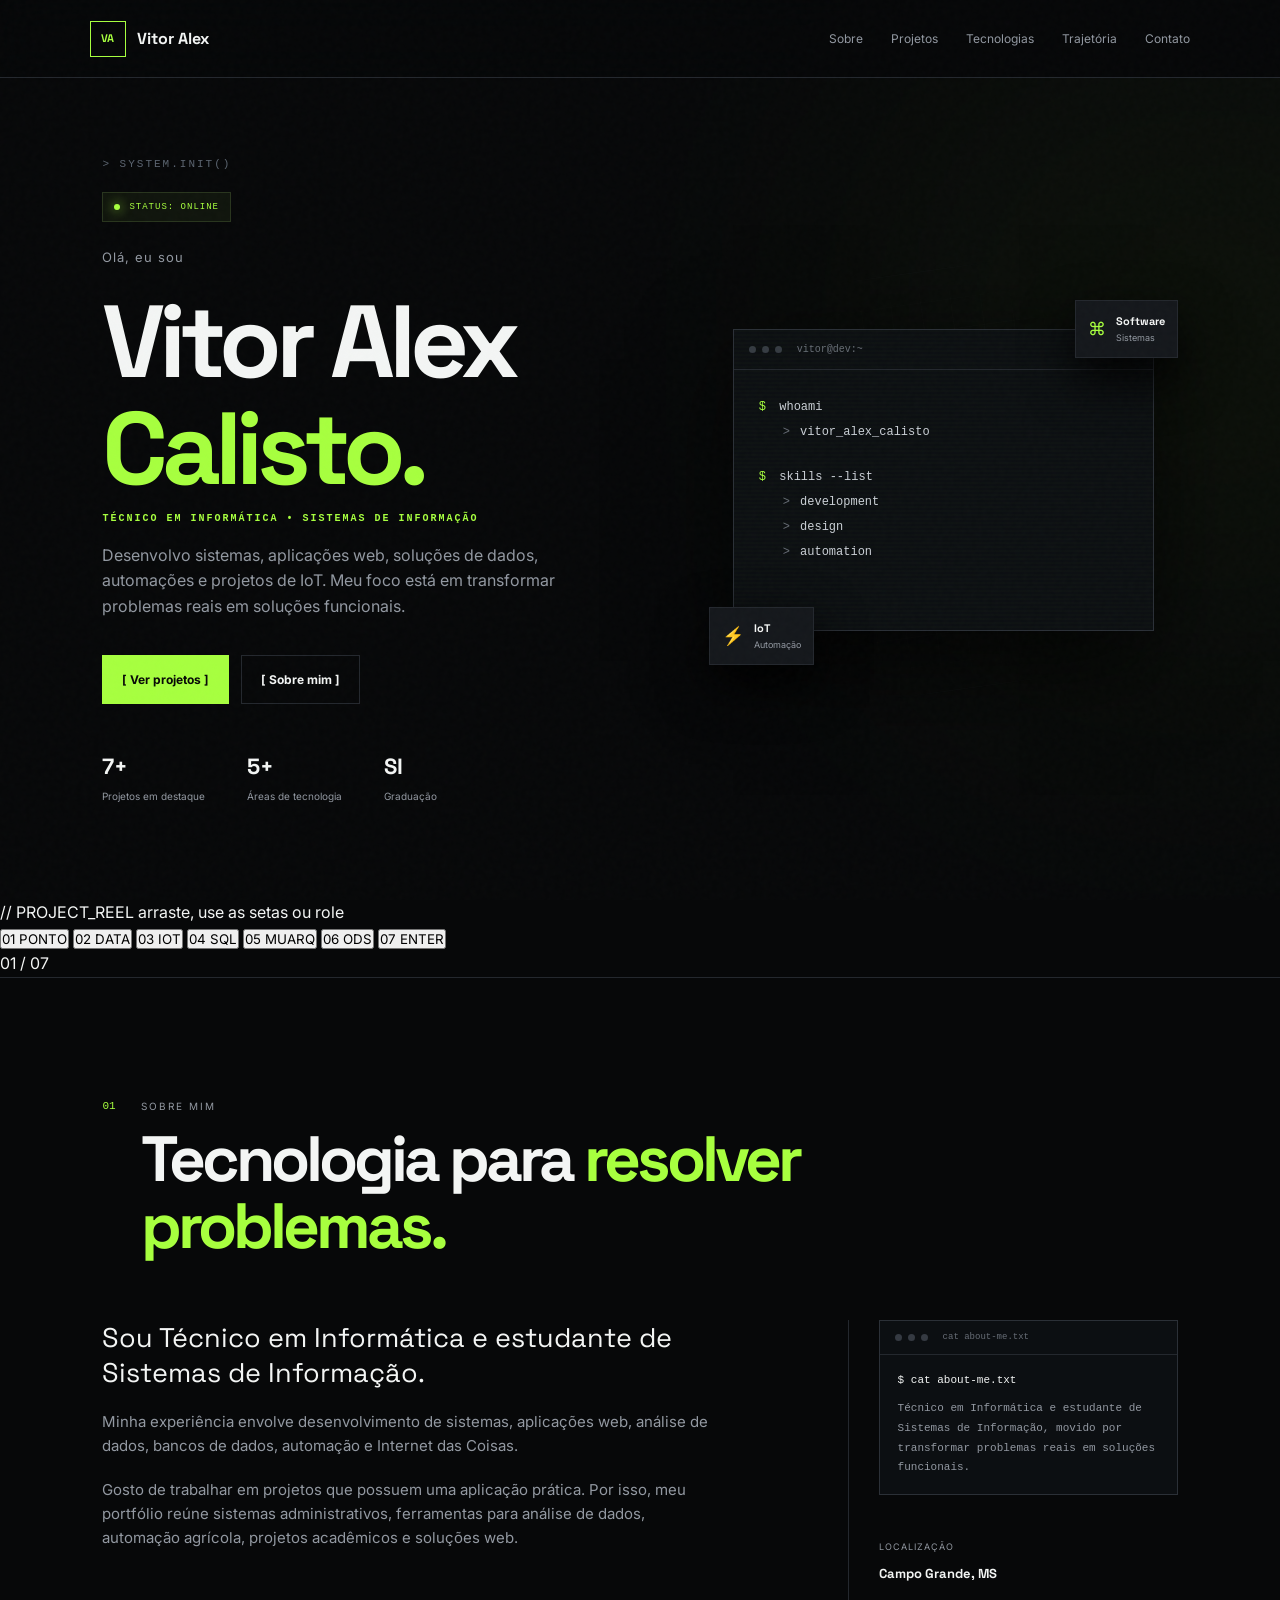
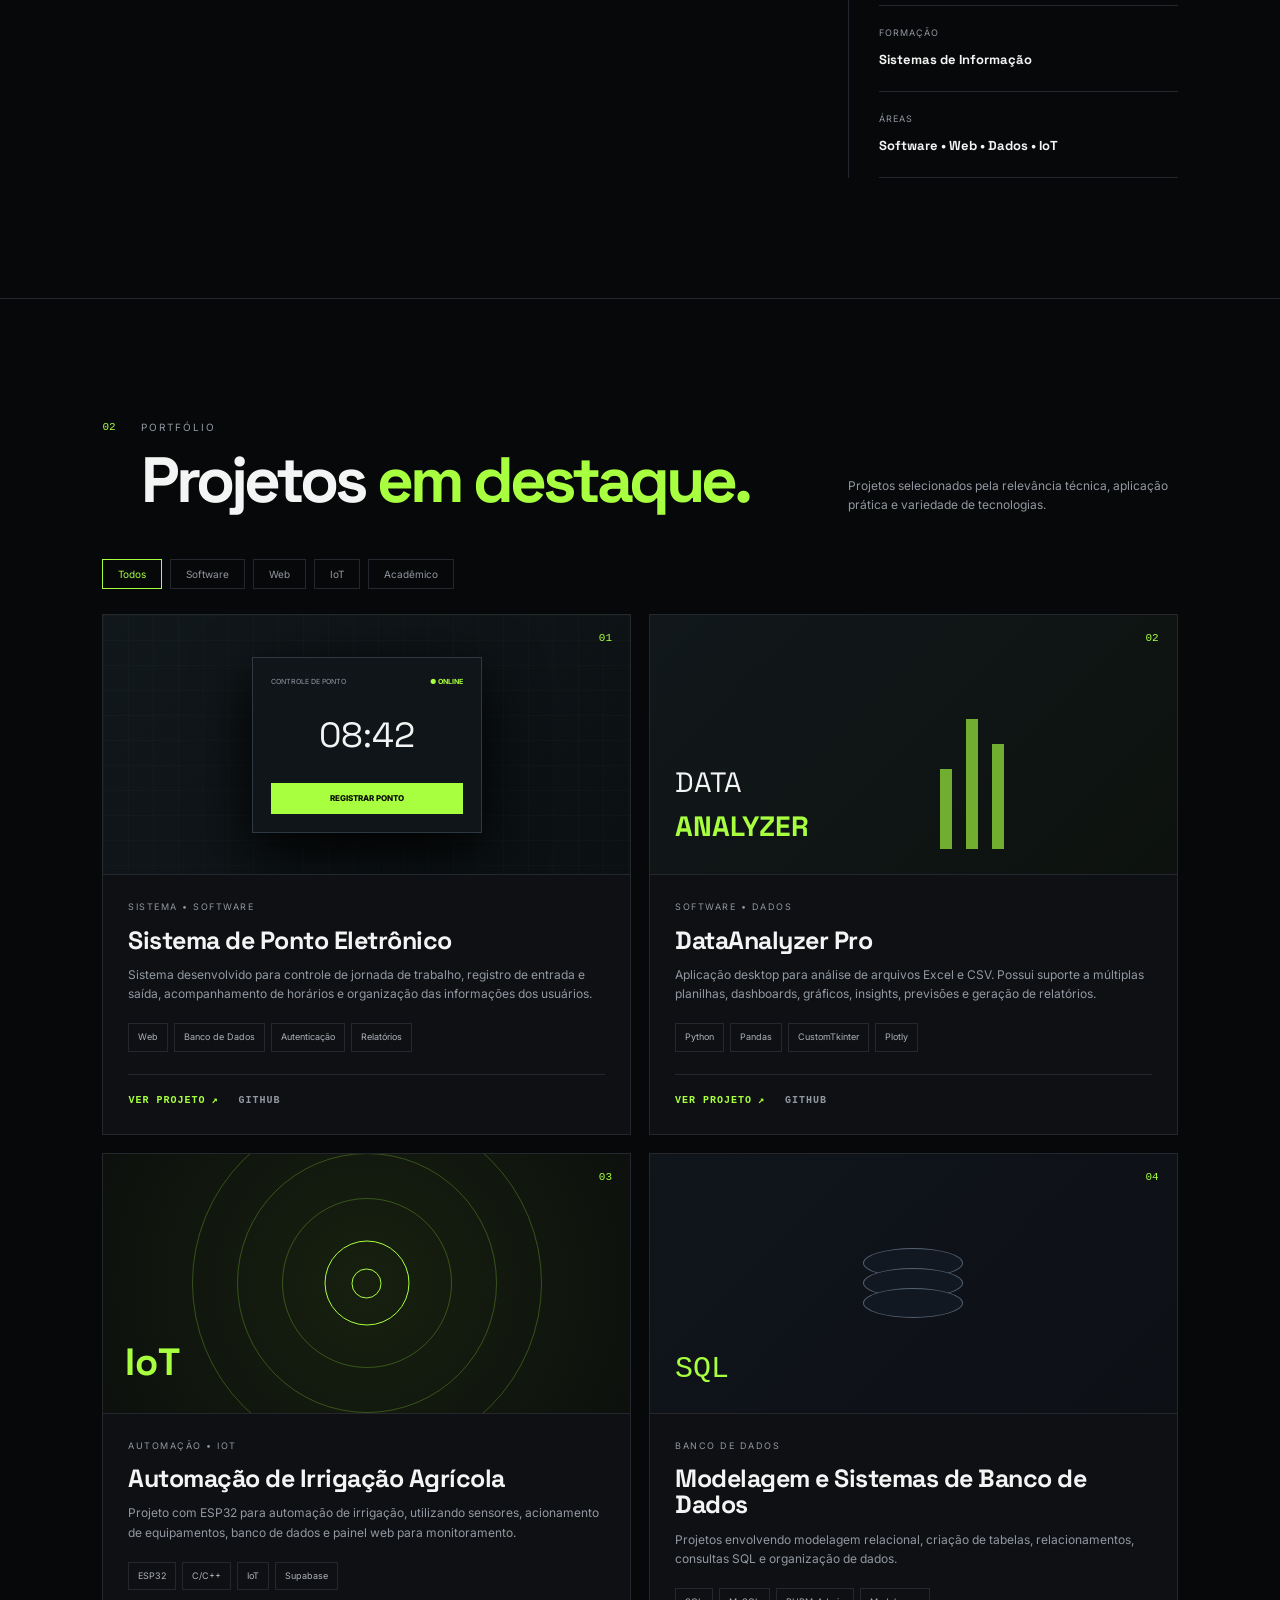
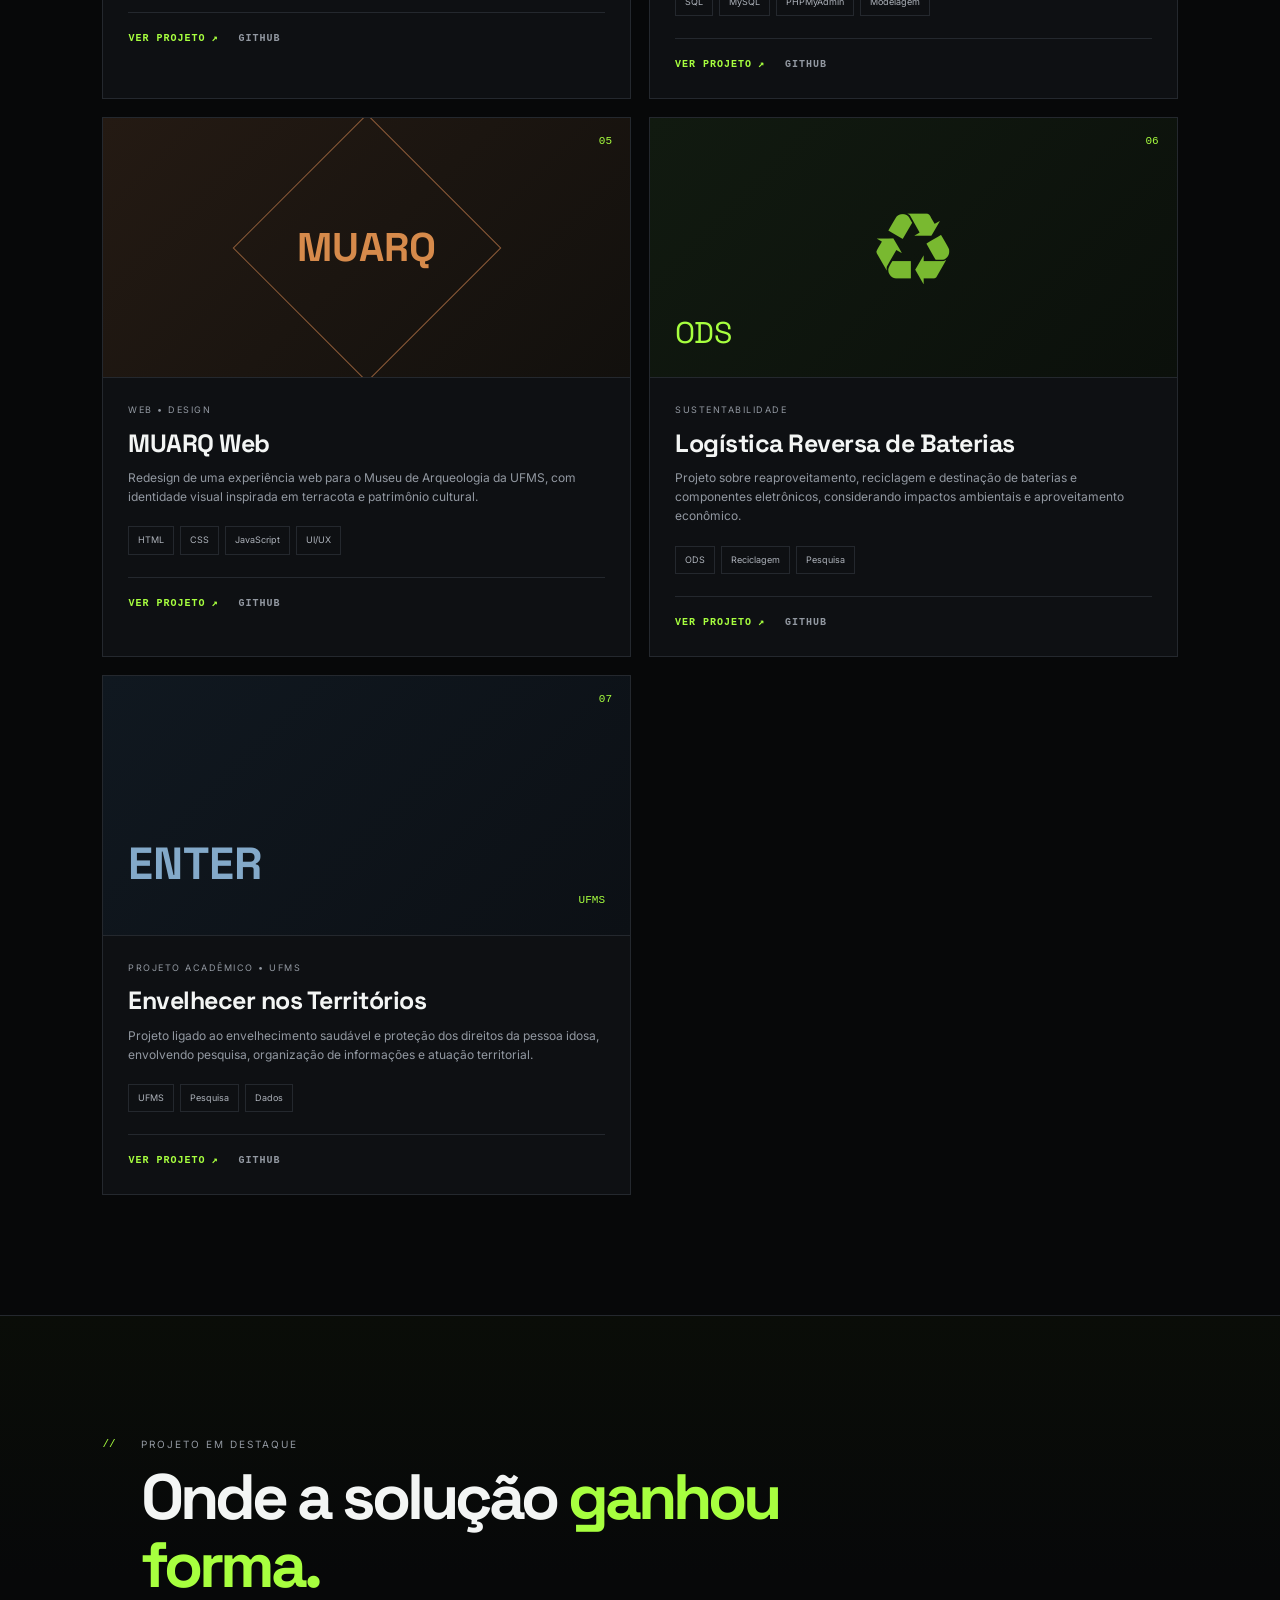
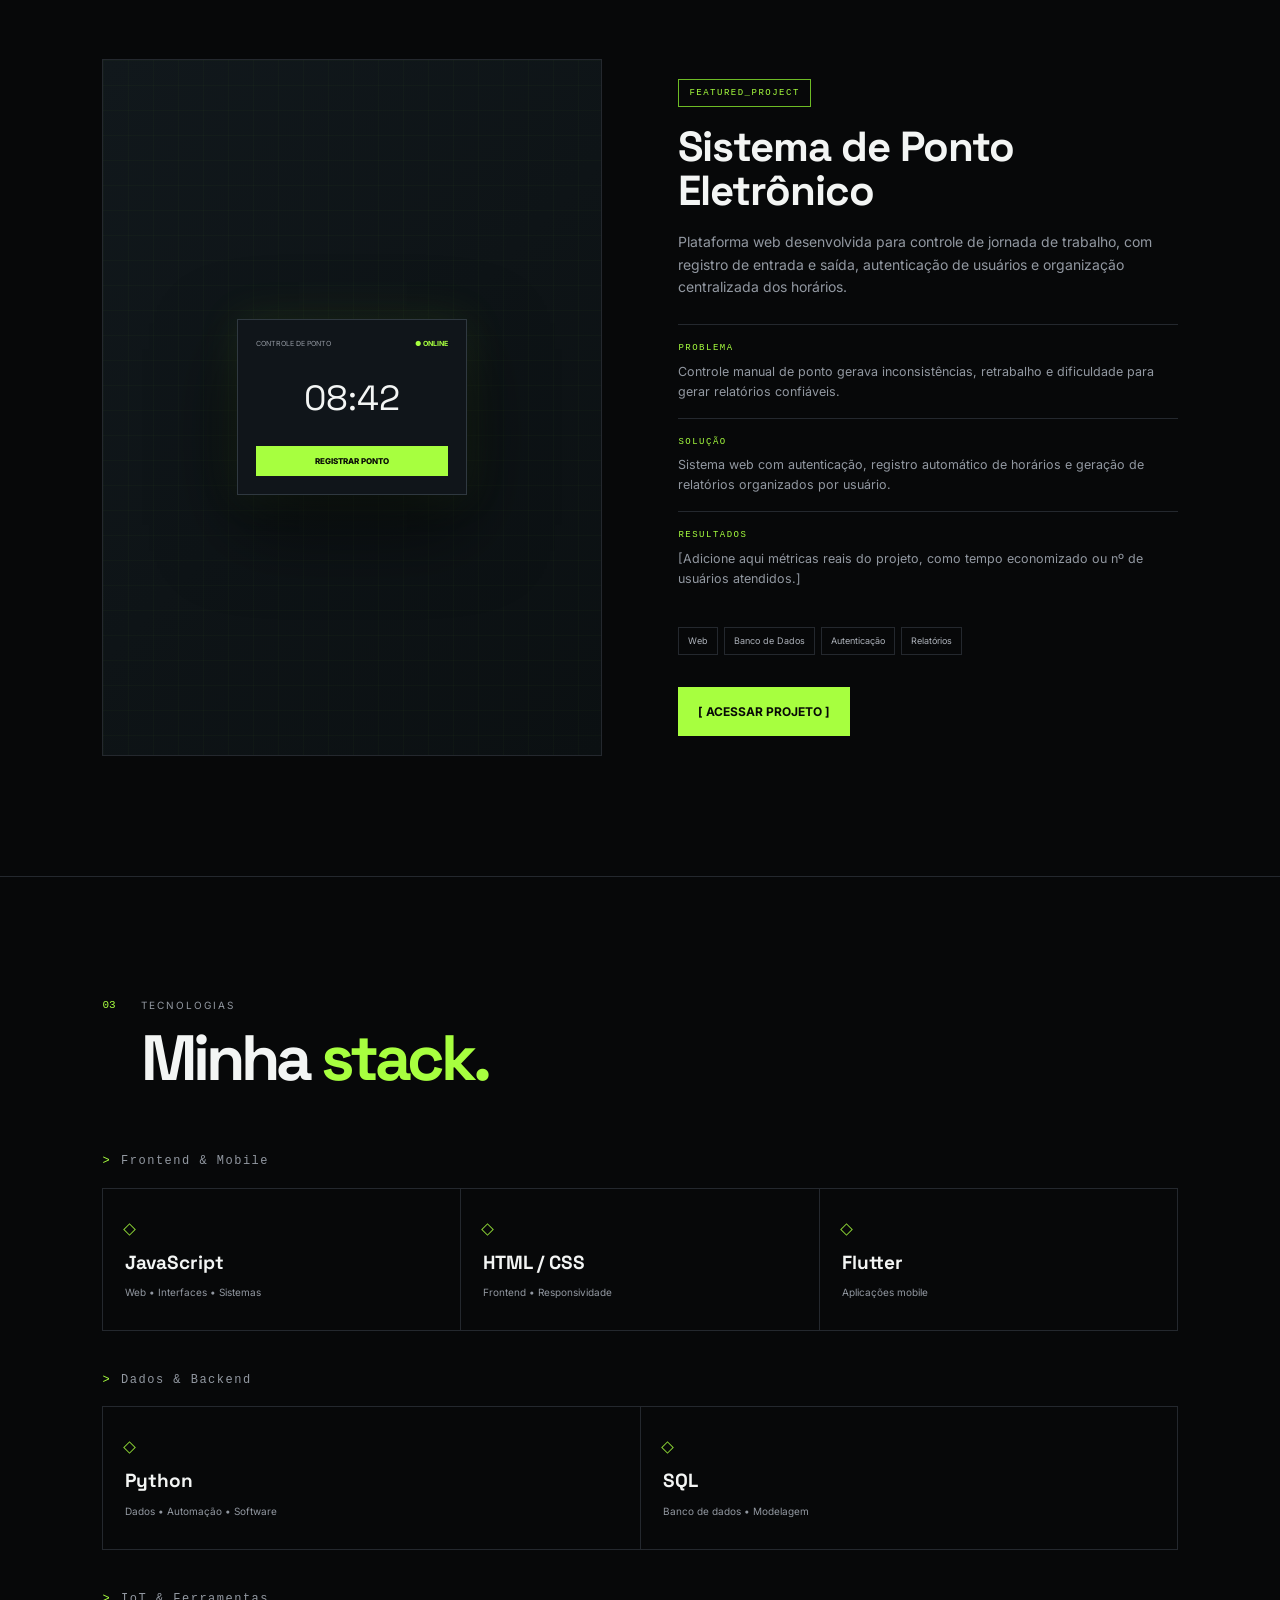
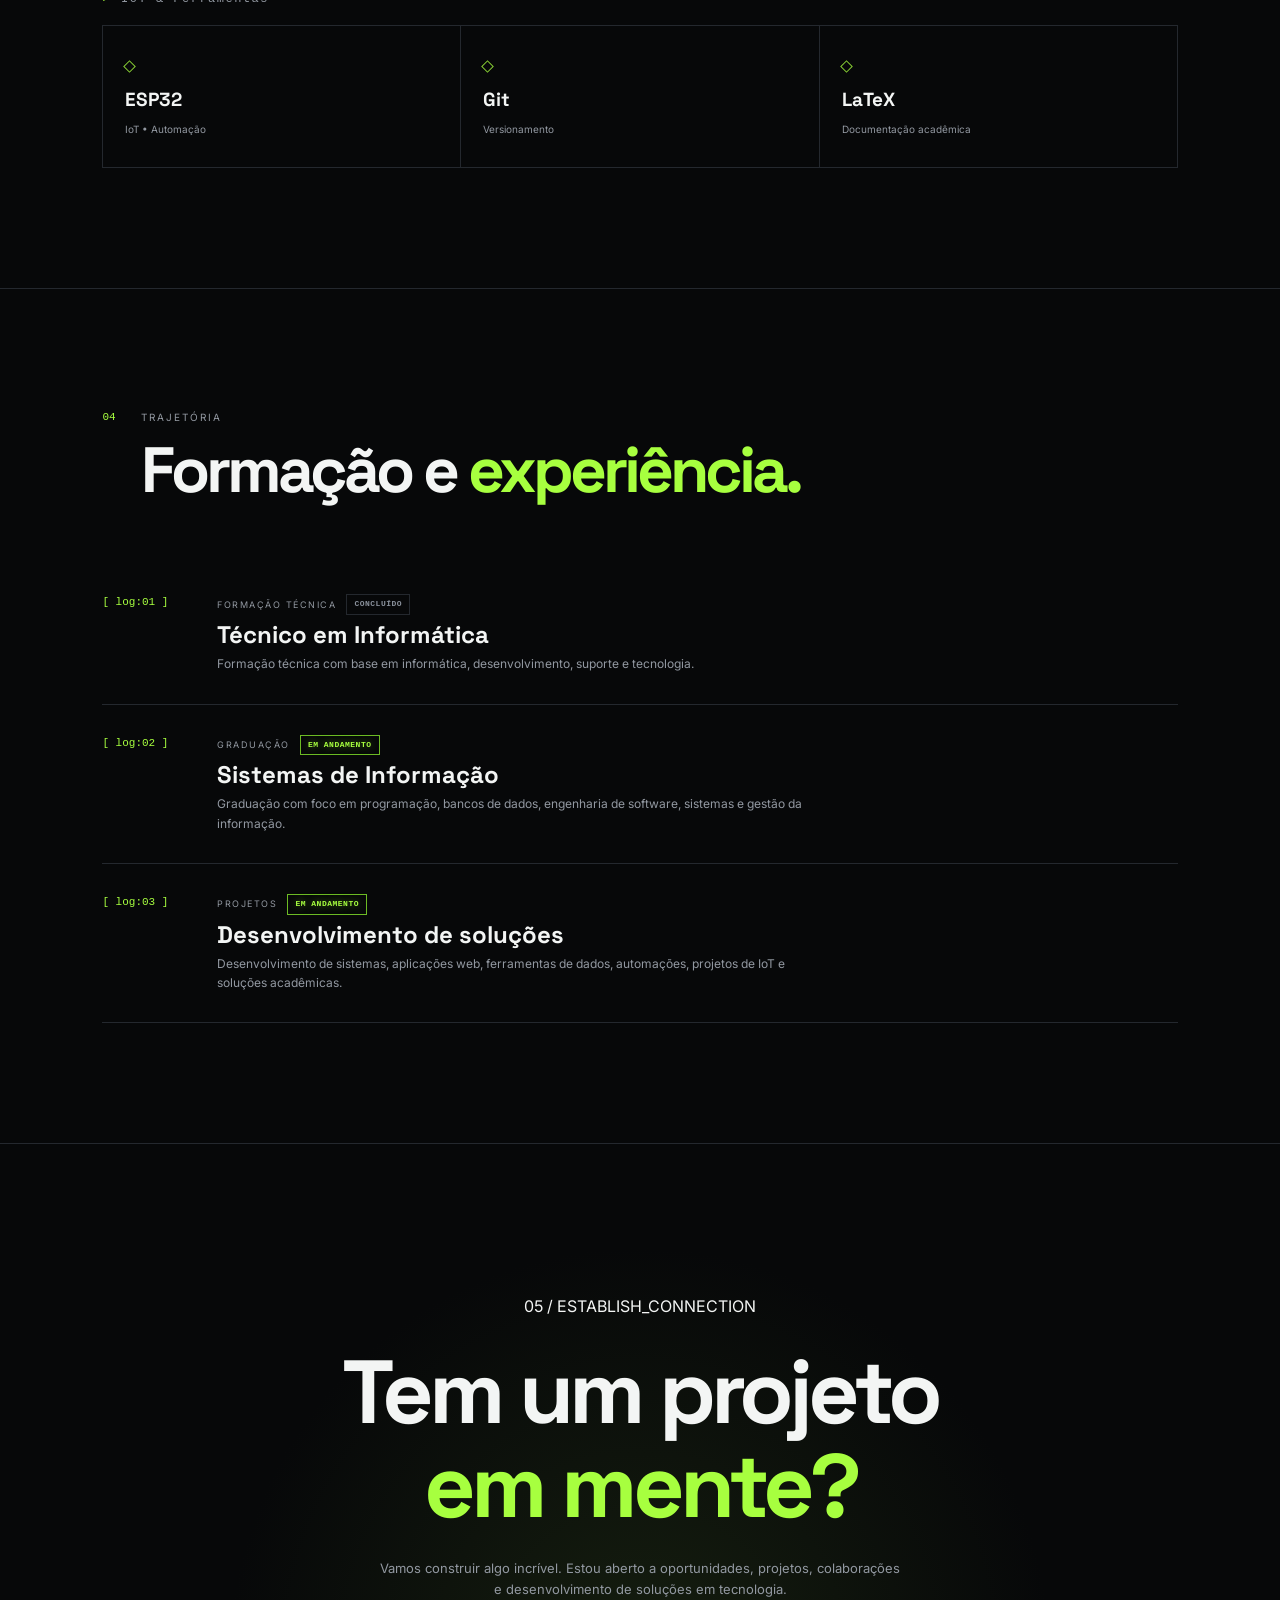
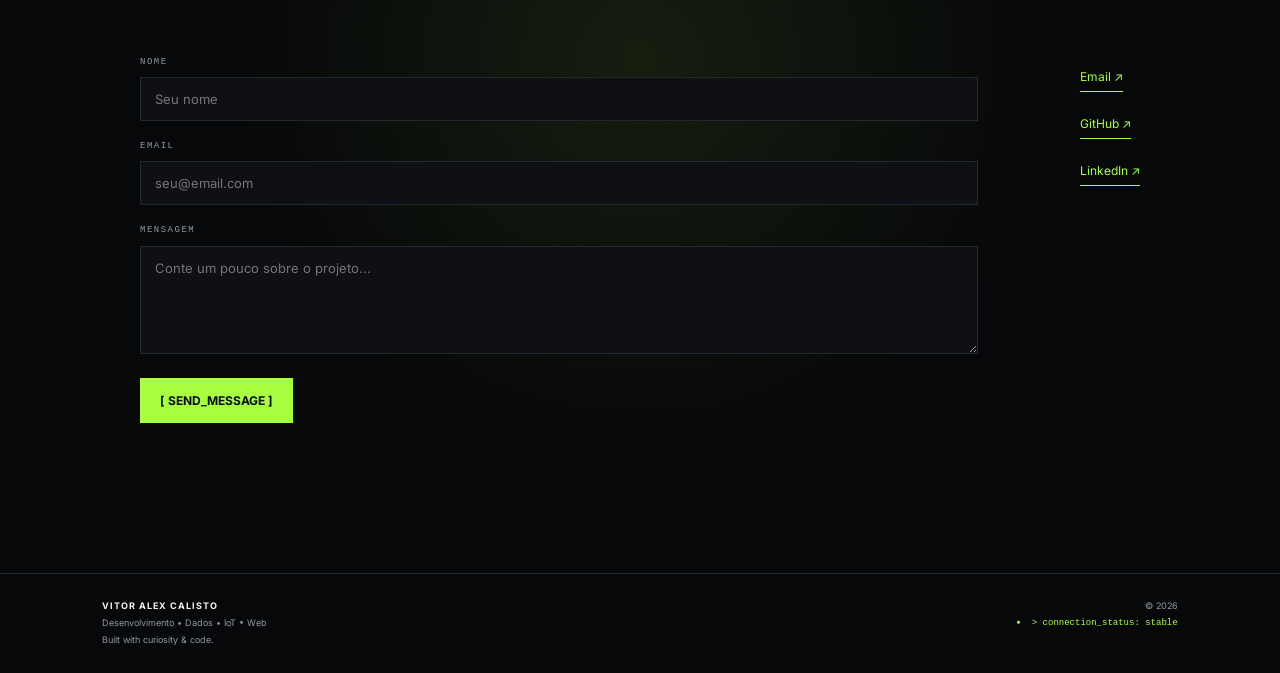
==== commit f5c0a79c: "Update print statement from 'Hello' to 'Goodbye'" ====
--- a/index.html
+++ b/index.html
@@ -179,6 +179,170 @@
         </section>
 
 
+        <!-- PROJECT REEL (hero carousel) -->
+
+        <section
+            id="destaques"
+            class="reel"
+            aria-roledescription="carousel"
+            aria-label="Projetos em destaque">
+
+            <div class="reel-bg">
+                <div class="reel-bg-color" id="reel-bg-color"></div>
+                <div class="reel-bg-vignette"></div>
+                <div class="reel-bg-grid"></div>
+                <div class="reel-bg-grain"></div>
+            </div>
+
+            <div
+                class="reel-stage"
+                id="reel-stage"
+                tabindex="0">
+
+                <div class="reel-topbar">
+                    <span>// PROJECT_REEL</span>
+                    <span class="reel-topbar-hint">
+                        arraste, use as setas ou role
+                    </span>
+                </div>
+
+                <div class="reel-headline">
+
+                    <h2 class="reel-title" id="reel-title">
+                        <!-- linhas injetadas via JS -->
+                    </h2>
+
+                    <div class="reel-headline-row">
+
+                        <p class="reel-credit" id="reel-credit"></p>
+
+                        <div class="reel-meta" id="reel-meta"></div>
+
+                    </div>
+
+                </div>
+
+                <div class="reel-strip-wrap">
+
+                    <div class="reel-strip" id="reel-strip">
+
+                        <button
+                            class="reel-card"
+                            type="button"
+                            data-index="0"
+                            aria-label="Sistema de Ponto Eletrônico">
+                            <div class="reel-visual visual-ponto">
+                                <span class="reel-visual-tag">01</span>
+                                <span class="reel-visual-label">
+                                    PONTO
+                                </span>
+                            </div>
+                        </button>
+
+                        <button
+                            class="reel-card"
+                            type="button"
+                            data-index="1"
+                            aria-label="DataAnalyzer Pro">
+                            <div class="reel-visual visual-data">
+                                <span class="reel-visual-tag">02</span>
+                                <span class="reel-visual-label">
+                                    DATA
+                                </span>
+                            </div>
+                        </button>
+
+                        <button
+                            class="reel-card"
+                            type="button"
+                            data-index="2"
+                            aria-label="Automação de Irrigação">
+                            <div class="reel-visual visual-iot">
+                                <span class="reel-visual-tag">03</span>
+                                <span class="reel-visual-label">
+                                    IOT
+                                </span>
+                            </div>
+                        </button>
+
+                        <button
+                            class="reel-card"
+                            type="button"
+                            data-index="3"
+                            aria-label="Modelagem de Banco de Dados">
+                            <div class="reel-visual visual-db">
+                                <span class="reel-visual-tag">04</span>
+                                <span class="reel-visual-label">
+                                    SQL
+                                </span>
+                            </div>
+                        </button>
+
+                        <button
+                            class="reel-card"
+                            type="button"
+                            data-index="4"
+                            aria-label="MUARQ">
+                            <div class="reel-visual visual-muarq">
+                                <span class="reel-visual-tag">05</span>
+                                <span class="reel-visual-label">
+                                    MUARQ
+                                </span>
+                            </div>
+                        </button>
+
+                        <button
+                            class="reel-card"
+                            type="button"
+                            data-index="5"
+                            aria-label="Logística Reversa">
+                            <div class="reel-visual visual-recycling">
+                                <span class="reel-visual-tag">06</span>
+                                <span class="reel-visual-label">
+                                    ODS
+                                </span>
+                            </div>
+                        </button>
+
+                        <button
+                            class="reel-card"
+                            type="button"
+                            data-index="6"
+                            aria-label="Envelhecer nos Territórios">
+                            <div class="reel-visual visual-enter">
+                                <span class="reel-visual-tag">07</span>
+                                <span class="reel-visual-label">
+                                    ENTER
+                                </span>
+                            </div>
+                        </button>
+
+                    </div>
+
+                </div>
+
+                <div class="reel-rail">
+
+                    <div class="reel-rail-count">
+                        <span id="reel-current">01</span>
+                        <span>/</span>
+                        <span id="reel-total">07</span>
+                    </div>
+
+                    <div class="reel-rail-track">
+                        <div
+                            class="reel-rail-fill"
+                            id="reel-rail-fill">
+                        </div>
+                    </div>
+
+                </div>
+
+            </div>
+
+        </section>
+
+
         <!-- SOBRE -->
 
         <section id="sobre" class="section about">
@@ -1291,4 +1455,4 @@
 
 </body>
 
-</html>+</html>
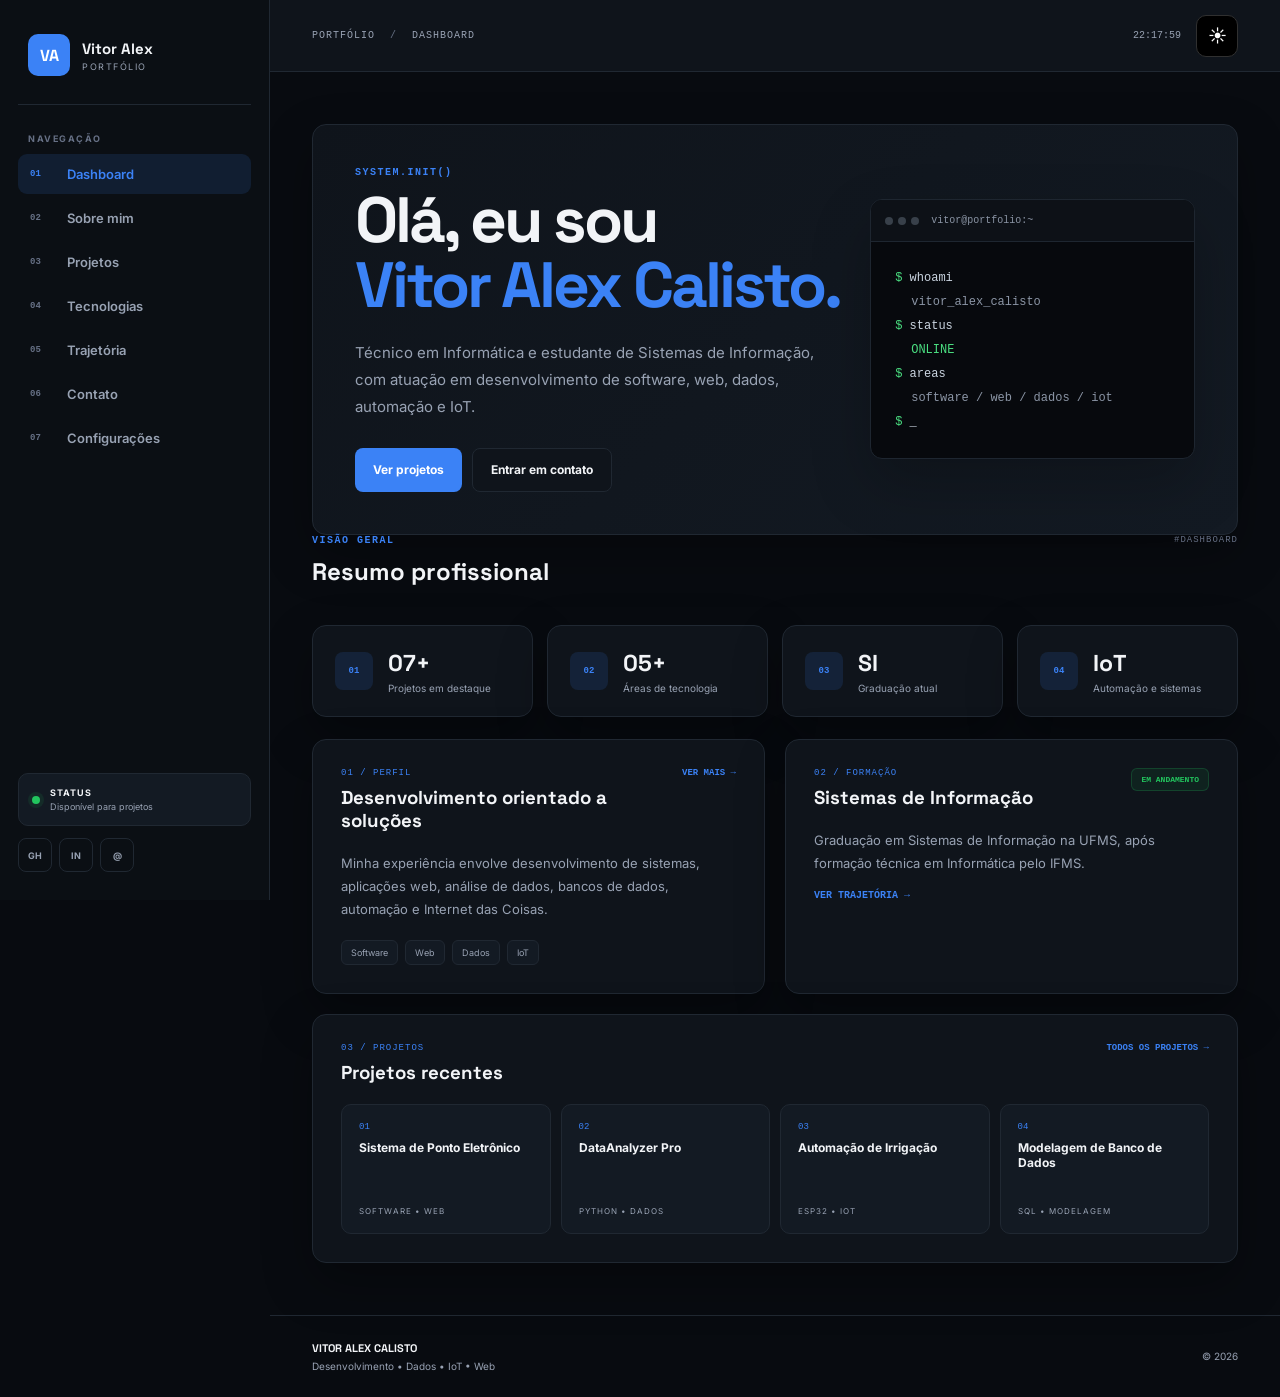
==== commit c190c6c1: "Add files via upload" ====
--- a/index.html
+++ b/index.html
@@ -1,14 +1,13 @@
 <!DOCTYPE html>
 <html lang="pt-BR">
-
 <head>
     <meta charset="UTF-8">
     <meta name="viewport" content="width=device-width, initial-scale=1.0">
 
     <meta name="description"
-        content="Portfólio de Vitor Alex Calisto, Técnico em Informática e estudante de Sistemas de Informação.">
-
-    <title>Vitor Alex Calisto | Desenvolvedor</title>
+        content="Portfólio profissional de Vitor Alex Calisto, Técnico em Informática e estudante de Sistemas de Informação.">
+
+    <title>Vitor Alex Calisto | Portfólio</title>
 
     <link rel="preconnect" href="https://fonts.googleapis.com">
     <link rel="preconnect" href="https://fonts.gstatic.com" crossorigin>
@@ -17,1442 +16,454 @@
         href="https://fonts.googleapis.com/css2?family=Inter:wght@400;500;600;700;800&family=Space+Grotesk:wght@500;600;700&display=swap"
         rel="stylesheet">
 
-    <link rel="stylesheet" href="style.css">
+    <link rel="stylesheet" href="css/style.css">
+    
 </head>
 
 <body>
 
-    <div class="noise"></div>
-
-    <header class="header">
-
-        <a href="#inicio" class="brand">
-            <span>VA</span>
-            Vitor Alex
+<div class="app">
+
+    <aside class="sidebar">
+
+        <a href="index.html" class="brand">
+            <span class="brand-mark">VA</span>
+
+            <span class="brand-info">
+                <strong>Vitor Alex</strong>
+                <small>PORTFÓLIO</small>
+            </span>
         </a>
 
-        <nav id="nav">
-
-            <a href="#sobre">Sobre</a>
-            <a href="#projetos">Projetos</a>
-            <a href="#tecnologias">Tecnologias</a>
-            <a href="#trajetoria">Trajetória</a>
-            <a href="#contato">Contato</a>
+        <div class="sidebar-label">
+            NAVEGAÇÃO
+        </div>
+
+        <nav class="sidebar-nav">
+
+            <a href="index.html" class="nav-link active">
+                <span>01</span>
+                Dashboard
+            </a>
+
+            <a href="sobre.html" class="nav-link">
+                <span>02</span>
+                Sobre mim
+            </a>
+
+            <a href="projetos.html" class="nav-link">
+                <span>03</span>
+                Projetos
+            </a>
+
+            <a href="tecnologias.html" class="nav-link">
+                <span>04</span>
+                Tecnologias
+            </a>
+
+            <a href="trajetoria.html" class="nav-link">
+                <span>05</span>
+                Trajetória
+            </a>
+
+            <a href="contato.html" class="nav-link">
+                <span>06</span>
+                Contato
+            </a>
+
+            <a href="configuracoes.html" class="nav-link">
+                <span>07</span>
+                Configurações
+            </a>
 
         </nav>
 
-        <button class="menu" aria-label="Abrir menu">
-            ☰
-        </button>
-
-    </header>
-
-
-    <main>
-
-        <!-- HERO -->
-
-        <section id="inicio" class="hero">
-
-            <div class="hero-content">
-
-                <p class="system-init">
-                    &gt; SYSTEM.INIT()
-                </p>
-
-                <div class="status">
-                    <span></span>
-                    STATUS: ONLINE
-                </div>
-
-                <p class="eyebrow">
-                    Olá, eu sou
-                </p>
-
-                <h1>
-                    Vitor Alex
-                    <span>Calisto.</span>
-                </h1>
-
-                <p class="role-line">
-                    TÉCNICO EM INFORMÁTICA • SISTEMAS DE INFORMAÇÃO
-                </p>
-
-                <p class="hero-description">
-                    Desenvolvo sistemas, aplicações web, soluções de
-                    dados, automações e projetos de IoT. Meu foco está
-                    em transformar problemas reais em soluções funcionais.
-                </p>
-
-                <div class="hero-buttons">
-
-                    <a href="#projetos" class="btn primary">
-                        [ Ver projetos ]
-                    </a>
-
-                    <a href="#sobre" class="btn secondary">
-                        [ Sobre mim ]
-                    </a>
-
-                </div>
-
-
-                <div class="stats">
-
-                    <div class="stat">
-                        <strong>07+</strong>
-                        <span>Projetos em destaque</span>
-                    </div>
-
-                    <div class="stat">
-                        <strong>05+</strong>
-                        <span>Áreas de tecnologia</span>
-                    </div>
-
-                    <div class="stat">
-                        <strong>SI</strong>
-                        <span>Graduação</span>
-                    </div>
-
-                </div>
-
-            </div>
-
-
-            <div class="hero-visual">
-
-                <div class="grid-background"></div>
-
-                <div class="code-card">
-
-                    <div class="window-bar">
-
-                        <div class="window-buttons">
+        <div class="sidebar-bottom">
+
+            <div class="online-card">
+                <span class="online-dot"></span>
+
+                <div>
+                    <strong>STATUS</strong>
+                    <small>Disponível para projetos</small>
+                </div>
+            </div>
+
+            <div class="sidebar-social">
+
+                <a href="https://github.com/Vitor-Valenzuela"
+                   target="_blank"
+                   rel="noopener noreferrer">
+                    GH
+                </a>
+
+                <a href="https://www.linkedin.com/in/vitor-alex-calisto-valenzuela-278415334/"
+                   target="_blank"
+                   rel="noopener noreferrer">
+                    IN
+                </a>
+
+                <a href="mailto:vitoralex0412@gmail.com">
+                    @
+                </a>
+
+            </div>
+
+        </div>
+
+    </aside>
+
+
+    <main class="main-content">
+
+        <header class="topbar">
+
+            <button class="mobile-menu" id="mobileMenu">
+                ☰
+            </button>
+
+            <div class="breadcrumb">
+                PORTFÓLIO
+                <span>/</span>
+                DASHBOARD
+            </div>
+
+            <div class="topbar-actions">
+
+                <span class="current-time" id="currentTime">
+                    00:00:00
+                </span>
+
+                <button
+                class="theme-toggle"
+                id="themeToggle"
+                aria-label="Alternar tema"
+                title="Alternar tema">
+                ☀
+            </button>
+
+            </div>
+
+        </header>
+
+
+        <section class="dashboard">
+
+            <div class="welcome-card">
+
+                <div class="welcome-content">
+
+                    <span class="section-kicker">
+                        SYSTEM.INIT()
+                    </span>
+
+                    <h1>
+                        Olá, eu sou
+                        <strong>Vitor Alex Calisto.</strong>
+                    </h1>
+
+                    <p>
+                        Técnico em Informática e estudante de
+                        Sistemas de Informação, com atuação em
+                        desenvolvimento de software, web, dados,
+                        automação e IoT.
+                    </p>
+
+                    <div class="hero-actions">
+
+                        <a href="projetos.html" class="btn btn-primary">
+                            Ver projetos
+                        </a>
+
+                        <a href="contato.html" class="btn btn-secondary">
+                            Entrar em contato
+                        </a>
+
+                    </div>
+
+                </div>
+
+
+                <div class="terminal">
+
+                    <div class="terminal-header">
+
+                        <div class="terminal-buttons">
                             <i></i>
                             <i></i>
                             <i></i>
                         </div>
 
-                        <span>vitor@dev:~</span>
-
-                    </div>
-
-
-                    <div class="code-content" id="terminal-output"
-                        data-lines='[
-                            {"type":"cmd","text":"whoami"},
-                            {"type":"out","text":"vitor_alex_calisto"},
-                            {"type":"gap"},
-                            {"type":"cmd","text":"skills --list"},
-                            {"type":"out","text":"development"},
-                            {"type":"out","text":"design"},
-                            {"type":"out","text":"automation"},
-                            {"type":"out","text":"artificial_intelligence"},
-                            {"type":"gap"},
-                            {"type":"cmd","text":"status"},
-                            {"type":"out","text":"ONLINE","highlight":true}
-                        ]'>
-                    </div>
-
-                </div>
-
-
-                <div class="floating-card card-one">
-                    <span class="icon">⌘</span>
+                        <span>vitor@portfolio:~</span>
+
+                    </div>
+
+                    <div class="terminal-body">
+
+                        <p>
+                            <span class="terminal-green">$</span>
+                            whoami
+                        </p>
+
+                        <p class="terminal-result">
+                            vitor_alex_calisto
+                        </p>
+
+                        <p>
+                            <span class="terminal-green">$</span>
+                            status
+                        </p>
+
+                        <p class="terminal-result success">
+                            ONLINE
+                        </p>
+
+                        <p>
+                            <span class="terminal-green">$</span>
+                            areas
+                        </p>
+
+                        <p class="terminal-result">
+                            software / web / dados / iot
+                        </p>
+
+                        <p>
+                            <span class="terminal-green">$</span>
+                            _
+                        </p>
+
+                    </div>
+
+                </div>
+
+            </div>
+
+
+            <div class="page-header">
+
+                <div>
+                    <span class="section-kicker">
+                        VISÃO GERAL
+                    </span>
+
+                    <h2>
+                        Resumo profissional
+                    </h2>
+                </div>
+
+                <span class="page-code">
+                    #DASHBOARD
+                </span>
+
+            </div>
+
+
+            <div class="stats-grid">
+
+                <article class="stat-card">
+
+                    <span class="stat-icon">
+                        01
+                    </span>
+
                     <div>
-                        <strong>Software</strong>
-                        <small>Sistemas</small>
-                    </div>
-                </div>
-
-
-                <div class="floating-card card-two">
-                    <span class="icon">⚡</span>
+                        <strong>07+</strong>
+                        <span>Projetos em destaque</span>
+                    </div>
+
+                </article>
+
+
+                <article class="stat-card">
+
+                    <span class="stat-icon">
+                        02
+                    </span>
+
+                    <div>
+                        <strong>05+</strong>
+                        <span>Áreas de tecnologia</span>
+                    </div>
+
+                </article>
+
+
+                <article class="stat-card">
+
+                    <span class="stat-icon">
+                        03
+                    </span>
+
+                    <div>
+                        <strong>SI</strong>
+                        <span>Graduação atual</span>
+                    </div>
+
+                </article>
+
+
+                <article class="stat-card">
+
+                    <span class="stat-icon">
+                        04
+                    </span>
+
                     <div>
                         <strong>IoT</strong>
-                        <small>Automação</small>
-                    </div>
-                </div>
-
-            </div>
-
-        </section>
-
-
-        <!-- PROJECT REEL (hero carousel) -->
-
-        <section
-            id="destaques"
-            class="reel"
-            aria-roledescription="carousel"
-            aria-label="Projetos em destaque">
-
-            <div class="reel-bg">
-                <div class="reel-bg-color" id="reel-bg-color"></div>
-                <div class="reel-bg-vignette"></div>
-                <div class="reel-bg-grid"></div>
-                <div class="reel-bg-grain"></div>
-            </div>
-
-            <div
-                class="reel-stage"
-                id="reel-stage"
-                tabindex="0">
-
-                <div class="reel-topbar">
-                    <span>// PROJECT_REEL</span>
-                    <span class="reel-topbar-hint">
-                        arraste, use as setas ou role
-                    </span>
-                </div>
-
-                <div class="reel-headline">
-
-                    <h2 class="reel-title" id="reel-title">
-                        <!-- linhas injetadas via JS -->
-                    </h2>
-
-                    <div class="reel-headline-row">
-
-                        <p class="reel-credit" id="reel-credit"></p>
-
-                        <div class="reel-meta" id="reel-meta"></div>
-
-                    </div>
-
-                </div>
-
-                <div class="reel-strip-wrap">
-
-                    <div class="reel-strip" id="reel-strip">
-
-                        <button
-                            class="reel-card"
-                            type="button"
-                            data-index="0"
-                            aria-label="Sistema de Ponto Eletrônico">
-                            <div class="reel-visual visual-ponto">
-                                <span class="reel-visual-tag">01</span>
-                                <span class="reel-visual-label">
-                                    PONTO
-                                </span>
-                            </div>
-                        </button>
-
-                        <button
-                            class="reel-card"
-                            type="button"
-                            data-index="1"
-                            aria-label="DataAnalyzer Pro">
-                            <div class="reel-visual visual-data">
-                                <span class="reel-visual-tag">02</span>
-                                <span class="reel-visual-label">
-                                    DATA
-                                </span>
-                            </div>
-                        </button>
-
-                        <button
-                            class="reel-card"
-                            type="button"
-                            data-index="2"
-                            aria-label="Automação de Irrigação">
-                            <div class="reel-visual visual-iot">
-                                <span class="reel-visual-tag">03</span>
-                                <span class="reel-visual-label">
-                                    IOT
-                                </span>
-                            </div>
-                        </button>
-
-                        <button
-                            class="reel-card"
-                            type="button"
-                            data-index="3"
-                            aria-label="Modelagem de Banco de Dados">
-                            <div class="reel-visual visual-db">
-                                <span class="reel-visual-tag">04</span>
-                                <span class="reel-visual-label">
-                                    SQL
-                                </span>
-                            </div>
-                        </button>
-
-                        <button
-                            class="reel-card"
-                            type="button"
-                            data-index="4"
-                            aria-label="MUARQ">
-                            <div class="reel-visual visual-muarq">
-                                <span class="reel-visual-tag">05</span>
-                                <span class="reel-visual-label">
-                                    MUARQ
-                                </span>
-                            </div>
-                        </button>
-
-                        <button
-                            class="reel-card"
-                            type="button"
-                            data-index="5"
-                            aria-label="Logística Reversa">
-                            <div class="reel-visual visual-recycling">
-                                <span class="reel-visual-tag">06</span>
-                                <span class="reel-visual-label">
-                                    ODS
-                                </span>
-                            </div>
-                        </button>
-
-                        <button
-                            class="reel-card"
-                            type="button"
-                            data-index="6"
-                            aria-label="Envelhecer nos Territórios">
-                            <div class="reel-visual visual-enter">
-                                <span class="reel-visual-tag">07</span>
-                                <span class="reel-visual-label">
-                                    ENTER
-                                </span>
-                            </div>
-                        </button>
-
-                    </div>
-
-                </div>
-
-                <div class="reel-rail">
-
-                    <div class="reel-rail-count">
-                        <span id="reel-current">01</span>
-                        <span>/</span>
-                        <span id="reel-total">07</span>
-                    </div>
-
-                    <div class="reel-rail-track">
-                        <div
-                            class="reel-rail-fill"
-                            id="reel-rail-fill">
+                        <span>Automação e sistemas</span>
+                    </div>
+
+                </article>
+
+            </div>
+
+
+            <div class="content-grid">
+
+                <section class="panel">
+
+                    <div class="panel-header">
+
+                        <div>
+                            <span class="panel-code">
+                                01 / PERFIL
+                            </span>
+
+                            <h3>
+                                Desenvolvimento orientado a soluções
+                            </h3>
                         </div>
-                    </div>
-
-                </div>
-
-            </div>
-
-        </section>
-
-
-        <!-- SOBRE -->
-
-        <section id="sobre" class="section about">
-
-            <div class="section-title">
-
-                <span>01</span>
-
-                <div>
-                    <small>SOBRE MIM</small>
-                    <h2>
-                        Tecnologia para
-                        <span>resolver problemas.</span>
-                    </h2>
-                </div>
-
-            </div>
-
-
-            <div class="about-content">
-
-                <div class="about-main">
-
-                    <p class="large-text">
-                        Sou Técnico em Informática e estudante de
-                        Sistemas de Informação.
-                    </p>
-
-                    <p>
+
+                        <a href="sobre.html">
+                            VER MAIS →
+                        </a>
+
+                    </div>
+
+                    <p class="panel-text">
                         Minha experiência envolve desenvolvimento de
                         sistemas, aplicações web, análise de dados,
                         bancos de dados, automação e Internet das Coisas.
                     </p>
 
-                    <p>
-                        Gosto de trabalhar em projetos que possuem
-                        uma aplicação prática. Por isso, meu portfólio
-                        reúne sistemas administrativos, ferramentas
-                        para análise de dados, automação agrícola,
-                        projetos acadêmicos e soluções web.
+                    <div class="tag-list">
+
+                        <span>Software</span>
+                        <span>Web</span>
+                        <span>Dados</span>
+                        <span>IoT</span>
+
+                    </div>
+
+                </section>
+
+
+                <section class="panel">
+
+                    <div class="panel-header">
+
+                        <div>
+                            <span class="panel-code">
+                                02 / FORMAÇÃO
+                            </span>
+
+                            <h3>
+                                Sistemas de Informação
+                            </h3>
+                        </div>
+
+                        <span class="status-badge">
+                            EM ANDAMENTO
+                        </span>
+
+                    </div>
+
+                    <p class="panel-text">
+                        Graduação em Sistemas de Informação na UFMS,
+                        após formação técnica em Informática pelo IFMS.
                     </p>
 
-                </div>
-
-
-                <div class="about-side">
-
-                    <div class="mini-terminal">
-
-                        <div class="window-bar">
-                            <div class="window-buttons">
-                                <i></i>
-                                <i></i>
-                                <i></i>
-                            </div>
-                            <span>cat about-me.txt</span>
-                        </div>
-
-                        <div class="mini-terminal-body">
-                            <p><span class="green">$</span> cat about-me.txt</p>
-                            <p>
-                                Técnico em Informática e estudante
-                                de Sistemas de Informação, movido
-                                por transformar problemas reais
-                                em soluções funcionais.
-                            </p>
-                        </div>
-
-                    </div>
-
-                    <div class="info-box">
-
-                        <span>LOCALIZAÇÃO</span>
-
-                        <strong>
-                            Campo Grande, MS
-                        </strong>
-
-                    </div>
-
-
-                    <div class="info-box">
-
-                        <span>FORMAÇÃO</span>
-
-                        <strong>
-                            Sistemas de Informação
-                        </strong>
-
-                    </div>
-
-
-                    <div class="info-box">
-
-                        <span>ÁREAS</span>
-
-                        <strong>
-                            Software • Web • Dados • IoT
-                        </strong>
-
-                    </div>
-
-                </div>
-
-            </div>
+                    <a href="trajetoria.html" class="text-link">
+                        VER TRAJETÓRIA →
+                    </a>
+
+                </section>
+
+            </div>
+
+
+            <section class="panel projects-preview">
+
+                <div class="panel-header">
+
+                    <div>
+                        <span class="panel-code">
+                            03 / PROJETOS
+                        </span>
+
+                        <h3>
+                            Projetos recentes
+                        </h3>
+                    </div>
+
+                    <a href="projetos.html">
+                        TODOS OS PROJETOS →
+                    </a>
+
+                </div>
+
+
+                <div class="mini-project-grid">
+
+                    <a href="projetos.html" class="mini-project">
+                        <span>01</span>
+                        <strong>Sistema de Ponto Eletrônico</strong>
+                        <small>SOFTWARE • WEB</small>
+                    </a>
+
+                    <a href="projetos.html" class="mini-project">
+                        <span>02</span>
+                        <strong>DataAnalyzer Pro</strong>
+                        <small>PYTHON • DADOS</small>
+                    </a>
+
+                    <a href="projetos.html" class="mini-project">
+                        <span>03</span>
+                        <strong>Automação de Irrigação</strong>
+                        <small>ESP32 • IOT</small>
+                    </a>
+
+                    <a href="projetos.html" class="mini-project">
+                        <span>04</span>
+                        <strong>Modelagem de Banco de Dados</strong>
+                        <small>SQL • MODELAGEM</small>
+                    </a>
+
+                </div>
+
+            </section>
 
         </section>
 
 
-        <!-- PROJETOS -->
-
-        <section id="projetos" class="section projects">
-
-            <div class="section-heading">
-
-                <div class="section-title">
-
-                    <span>02</span>
-
-                    <div>
-
-                        <small>PORTFÓLIO</small>
-
-                        <h2>
-                            Projetos
-                            <span>em destaque.</span>
-                        </h2>
-
-                    </div>
-
-                </div>
-
-
-                <p>
-                    Projetos selecionados pela relevância técnica,
-                    aplicação prática e variedade de tecnologias.
-                </p>
-
-            </div>
-
-
-            <div class="filters">
-
-                <button
-                    class="filter active"
-                    data-filter="all">
-                    Todos
-                </button>
-
-                <button
-                    class="filter"
-                    data-filter="software">
-                    Software
-                </button>
-
-                <button
-                    class="filter"
-                    data-filter="web">
-                    Web
-                </button>
-
-                <button
-                    class="filter"
-                    data-filter="iot">
-                    IoT
-                </button>
-
-                <button
-                    class="filter"
-                    data-filter="academico">
-                    Acadêmico
-                </button>
-
-            </div>
-
-
-            <div class="project-grid">
-
-
-                <!-- PONTO ELETRÔNICO -->
-
-                <article
-                    class="project project-main"
-                    data-tags="software web">
-
-                    <div class="project-number">
-                        01
-                    </div>
-
-                    <div class="project-image point">
-
-                        <div class="image-grid"></div>
-
-                        <div class="point-interface">
-
-                            <div class="interface-top">
-                                <span>CONTROLE DE PONTO</span>
-                                <b>● ONLINE</b>
-                            </div>
-
-                            <div class="clock">
-                                08:42
-                            </div>
-
-                            <div class="point-button">
-                                REGISTRAR PONTO
-                            </div>
-
-                        </div>
-
-                    </div>
-
-
-                    <div class="project-content">
-
-                        <div class="project-category">
-                            SISTEMA • SOFTWARE
-                        </div>
-
-                        <h3>
-                            Sistema de Ponto Eletrônico
-                        </h3>
-
-                        <p>
-                            Sistema desenvolvido para controle de
-                            jornada de trabalho, registro de entrada
-                            e saída, acompanhamento de horários e
-                            organização das informações dos usuários.
-                        </p>
-
-                        <div class="project-tech">
-
-                            <span>Web</span>
-                            <span>Banco de Dados</span>
-                            <span>Autenticação</span>
-                            <span>Relatórios</span>
-
-                        </div>
-
-                        <div class="project-actions">
-
-                            <a href="#" class="project-link">
-                                VER PROJETO
-                                <span>↗</span>
-                            </a>
-
-                            <a href="#" class="project-link secondary">
-                                GITHUB
-                            </a>
-
-                        </div>
-
-                    </div>
-
-                </article>
-
-
-                <!-- DATA ANALYZER -->
-
-                <article
-                    class="project project-main"
-                    data-tags="software">
-
-                    <div class="project-number">
-                        02
-                    </div>
-
-                    <div class="project-image data">
-
-                        <div class="data-chart chart-one"></div>
-                        <div class="data-chart chart-two"></div>
-                        <div class="data-chart chart-three"></div>
-
-                        <div class="data-title">
-                            DATA
-                            <strong>ANALYZER</strong>
-                        </div>
-
-                    </div>
-
-
-                    <div class="project-content">
-
-                        <div class="project-category">
-                            SOFTWARE • DADOS
-                        </div>
-
-                        <h3>
-                            DataAnalyzer Pro
-                        </h3>
-
-                        <p>
-                            Aplicação desktop para análise de arquivos
-                            Excel e CSV. Possui suporte a múltiplas
-                            planilhas, dashboards, gráficos, insights,
-                            previsões e geração de relatórios.
-                        </p>
-
-                        <div class="project-tech">
-
-                            <span>Python</span>
-                            <span>Pandas</span>
-                            <span>CustomTkinter</span>
-                            <span>Plotly</span>
-
-                        </div>
-
-                        <div class="project-actions">
-
-                            <a href="#" class="project-link">
-                                VER PROJETO
-                                <span>↗</span>
-                            </a>
-
-                            <a href="#" class="project-link secondary">
-                                GITHUB
-                            </a>
-
-                        </div>
-
-                    </div>
-
-                </article>
-
-
-                <!-- IRRIGAÇÃO -->
-
-                <article
-                    class="project"
-                    data-tags="iot software">
-
-                    <div class="project-number">
-                        03
-                    </div>
-
-                    <div class="project-image irrigation">
-
-                        <span class="visual-label">
-                            IoT
-                        </span>
-
-                        <div class="sensor">
-                            <div></div>
-                        </div>
-
-                        <div class="signal signal-one"></div>
-                        <div class="signal signal-two"></div>
-                        <div class="signal signal-three"></div>
-
-                    </div>
-
-
-                    <div class="project-content">
-
-                        <div class="project-category">
-                            AUTOMAÇÃO • IOT
-                        </div>
-
-                        <h3>
-                            Automação de Irrigação Agrícola
-                        </h3>
-
-                        <p>
-                            Projeto com ESP32 para automação de irrigação,
-                            utilizando sensores, acionamento de equipamentos,
-                            banco de dados e painel web para monitoramento.
-                        </p>
-
-                        <div class="project-tech">
-
-                            <span>ESP32</span>
-                            <span>C/C++</span>
-                            <span>IoT</span>
-                            <span>Supabase</span>
-
-                        </div>
-
-                        <div class="project-actions">
-
-                            <a href="#" class="project-link">
-                                VER PROJETO
-                                <span>↗</span>
-                            </a>
-
-                            <a href="#" class="project-link secondary">
-                                GITHUB
-                            </a>
-
-                        </div>
-
-                    </div>
-
-                </article>
-
-
-                <!-- BANCO DE DADOS -->
-
-                <article
-                    class="project"
-                    data-tags="software academico">
-
-                    <div class="project-number">
-                        04
-                    </div>
-
-                    <div class="project-image database">
-
-                        <div class="database-cylinder">
-
-                            <div></div>
-                            <div></div>
-                            <div></div>
-
-                        </div>
-
-                        <span class="sql-label">
-                            SQL
-                        </span>
-
-                    </div>
-
-
-                    <div class="project-content">
-
-                        <div class="project-category">
-                            BANCO DE DADOS
-                        </div>
-
-                        <h3>
-                            Modelagem e Sistemas de Banco de Dados
-                        </h3>
-
-                        <p>
-                            Projetos envolvendo modelagem relacional,
-                            criação de tabelas, relacionamentos,
-                            consultas SQL e organização de dados.
-                        </p>
-
-                        <div class="project-tech">
-
-                            <span>SQL</span>
-                            <span>MySQL</span>
-                            <span>PHPMyAdmin</span>
-                            <span>Modelagem</span>
-
-                        </div>
-
-                        <div class="project-actions">
-
-                            <a href="#" class="project-link">
-                                VER PROJETO
-                                <span>↗</span>
-                            </a>
-
-                            <a href="#" class="project-link secondary">
-                                GITHUB
-                            </a>
-
-                        </div>
-
-                    </div>
-
-                </article>
-
-
-                <!-- MUARQ -->
-
-                <article
-                    class="project"
-                    data-tags="web">
-
-                    <div class="project-number">
-                        05
-                    </div>
-
-                    <div class="project-image museum">
-
-                        <div class="museum-shape"></div>
-
-                        <span>
-                            MUARQ
-                        </span>
-
-                    </div>
-
-
-                    <div class="project-content">
-
-                        <div class="project-category">
-                            WEB • DESIGN
-                        </div>
-
-                        <h3>
-                            MUARQ Web
-                        </h3>
-
-                        <p>
-                            Redesign de uma experiência web para o
-                            Museu de Arqueologia da UFMS, com identidade
-                            visual inspirada em terracota e patrimônio cultural.
-                        </p>
-
-                        <div class="project-tech">
-
-                            <span>HTML</span>
-                            <span>CSS</span>
-                            <span>JavaScript</span>
-                            <span>UI/UX</span>
-
-                        </div>
-
-                        <div class="project-actions">
-
-                            <a href="#" class="project-link">
-                                VER PROJETO
-                                <span>↗</span>
-                            </a>
-
-                            <a href="#" class="project-link secondary">
-                                GITHUB
-                            </a>
-
-                        </div>
-
-                    </div>
-
-                </article>
-
-
-                <!-- LOGÍSTICA -->
-
-                <article
-                    class="project"
-                    data-tags="academico">
-
-                    <div class="project-number">
-                        06
-                    </div>
-
-                    <div class="project-image recycling">
-
-                        <div class="recycle-symbol">
-                            ♻
-                        </div>
-
-                        <span>
-                            ODS
-                        </span>
-
-                    </div>
-
-
-                    <div class="project-content">
-
-                        <div class="project-category">
-                            SUSTENTABILIDADE
-                        </div>
-
-                        <h3>
-                            Logística Reversa de Baterias
-                        </h3>
-
-                        <p>
-                            Projeto sobre reaproveitamento, reciclagem
-                            e destinação de baterias e componentes
-                            eletrônicos, considerando impactos ambientais
-                            e aproveitamento econômico.
-                        </p>
-
-                        <div class="project-tech">
-
-                            <span>ODS</span>
-                            <span>Reciclagem</span>
-                            <span>Pesquisa</span>
-
-                        </div>
-
-                        <div class="project-actions">
-
-                            <a href="#" class="project-link">
-                                VER PROJETO
-                                <span>↗</span>
-                            </a>
-
-                            <a href="#" class="project-link secondary">
-                                GITHUB
-                            </a>
-
-                        </div>
-
-                    </div>
-
-                </article>
-
-
-                <!-- ENTER -->
-
-                <article
-                    class="project"
-                    data-tags="academico">
-
-                    <div class="project-number">
-                        07
-                    </div>
-
-                    <div class="project-image enter">
-
-                        <span class="enter-big">
-                            ENTER
-                        </span>
-
-                        <span class="enter-line">
-                            UFMS
-                        </span>
-
-                    </div>
-
-
-                    <div class="project-content">
-
-                        <div class="project-category">
-                            PROJETO ACADÊMICO • UFMS
-                        </div>
-
-                        <h3>
-                            Envelhecer nos Territórios
-                        </h3>
-
-                        <p>
-                            Projeto ligado ao envelhecimento saudável
-                            e proteção dos direitos da pessoa idosa,
-                            envolvendo pesquisa, organização de
-                            informações e atuação territorial.
-                        </p>
-
-                        <div class="project-tech">
-
-                            <span>UFMS</span>
-                            <span>Pesquisa</span>
-                            <span>Dados</span>
-
-                        </div>
-
-                        <div class="project-actions">
-
-                            <a href="#" class="project-link">
-                                VER PROJETO
-                                <span>↗</span>
-                            </a>
-
-                            <a href="#" class="project-link secondary">
-                                GITHUB
-                            </a>
-
-                        </div>
-
-                    </div>
-
-                </article>
-
-            </div>
-
-        </section>
-
-
-        <!-- FEATURED PROJECT -->
-
-        <section class="section featured">
-
-            <div class="section-title">
-
-                <span>//</span>
-
-                <div>
-                    <small>PROJETO EM DESTAQUE</small>
-                    <h2>
-                        Onde a solução
-                        <span>ganhou forma.</span>
-                    </h2>
-                </div>
-
-            </div>
-
-
-            <div class="featured-content">
-
-                <div class="featured-visual">
-
-                    <div class="image-grid"></div>
-
-                    <div class="point-interface featured-interface">
-
-                        <div class="interface-top">
-                            <span>CONTROLE DE PONTO</span>
-                            <b>● ONLINE</b>
-                        </div>
-
-                        <div class="clock">
-                            08:42
-                        </div>
-
-                        <div class="point-button">
-                            REGISTRAR PONTO
-                        </div>
-
-                    </div>
-
-                </div>
-
-
-                <div class="featured-info">
-
-                    <span class="featured-tag">
-                        FEATURED_PROJECT
-                    </span>
-
-                    <h3>
-                        Sistema de Ponto Eletrônico
-                    </h3>
-
-                    <p>
-                        Plataforma web desenvolvida para controle de
-                        jornada de trabalho, com registro de entrada
-                        e saída, autenticação de usuários e organização
-                        centralizada dos horários.
-                    </p>
-
-                    <div class="featured-block">
-                        <span>PROBLEMA</span>
-                        <p>
-                            Controle manual de ponto gerava
-                            inconsistências, retrabalho e dificuldade
-                            para gerar relatórios confiáveis.
-                        </p>
-                    </div>
-
-                    <div class="featured-block">
-                        <span>SOLUÇÃO</span>
-                        <p>
-                            Sistema web com autenticação, registro
-                            automático de horários e geração de
-                            relatórios organizados por usuário.
-                        </p>
-                    </div>
-
-                    <div class="featured-block">
-                        <span>RESULTADOS</span>
-                        <p>
-                            [Adicione aqui métricas reais do projeto,
-                            como tempo economizado ou nº de usuários
-                            atendidos.]
-                        </p>
-                    </div>
-
-                    <div class="project-tech">
-
-                        <span>Web</span>
-                        <span>Banco de Dados</span>
-                        <span>Autenticação</span>
-                        <span>Relatórios</span>
-
-                    </div>
-
-                    <a href="#" class="btn primary featured-cta">
-                        [ ACESSAR PROJETO ]
-                    </a>
-
-                </div>
-
-            </div>
-
-        </section>
-
-
-        <!-- TECNOLOGIAS -->
-
-        <section id="tecnologias" class="section technologies">
-
-            <div class="section-title">
-
-                <span>03</span>
-
-                <div>
-
-                    <small>TECNOLOGIAS</small>
-
-                    <h2>
-                        Minha
-                        <span>stack.</span>
-                    </h2>
-
-                </div>
-
-            </div>
-
-
-            <div class="tech-categories">
-
-                <div class="tech-category">
-
-                    <h4>
-                        <span>&gt;</span>
-                        Frontend &amp; Mobile
-                    </h4>
-
-                    <div class="tech-grid cols-3">
-
-                        <div class="tech-item">
-                            <span class="tech-icon"></span>
-                            <strong>JavaScript</strong>
-                            <span>Web • Interfaces • Sistemas</span>
-                        </div>
-
-                        <div class="tech-item">
-                            <span class="tech-icon"></span>
-                            <strong>HTML / CSS</strong>
-                            <span>Frontend • Responsividade</span>
-                        </div>
-
-                        <div class="tech-item">
-                            <span class="tech-icon"></span>
-                            <strong>Flutter</strong>
-                            <span>Aplicações mobile</span>
-                        </div>
-
-                    </div>
-
-                </div>
-
-
-                <div class="tech-category">
-
-                    <h4>
-                        <span>&gt;</span>
-                        Dados &amp; Backend
-                    </h4>
-
-                    <div class="tech-grid cols-2">
-
-                        <div class="tech-item">
-                            <span class="tech-icon"></span>
-                            <strong>Python</strong>
-                            <span>Dados • Automação • Software</span>
-                        </div>
-
-                        <div class="tech-item">
-                            <span class="tech-icon"></span>
-                            <strong>SQL</strong>
-                            <span>Banco de dados • Modelagem</span>
-                        </div>
-
-                    </div>
-
-                </div>
-
-
-                <div class="tech-category">
-
-                    <h4>
-                        <span>&gt;</span>
-                        IoT &amp; Ferramentas
-                    </h4>
-
-                    <div class="tech-grid cols-3">
-
-                        <div class="tech-item">
-                            <span class="tech-icon"></span>
-                            <strong>ESP32</strong>
-                            <span>IoT • Automação</span>
-                        </div>
-
-                        <div class="tech-item">
-                            <span class="tech-icon"></span>
-                            <strong>Git</strong>
-                            <span>Versionamento</span>
-                        </div>
-
-                        <div class="tech-item">
-                            <span class="tech-icon"></span>
-                            <strong>LaTeX</strong>
-                            <span>Documentação acadêmica</span>
-                        </div>
-
-                    </div>
-
-                </div>
-
-            </div>
-
-        </section>
-
-
-        <!-- TRAJETÓRIA -->
-
-        <section id="trajetoria" class="section trajectory">
-
-            <div class="section-title">
-
-                <span>04</span>
-
-                <div>
-
-                    <small>TRAJETÓRIA</small>
-
-                    <h2>
-                        Formação e
-                        <span>experiência.</span>
-                    </h2>
-
-                </div>
-
-            </div>
-
-
-            <div class="timeline">
-
-                <div class="timeline-item">
-
-                    <div class="timeline-number">
-                        [ log:01 ]
-                    </div>
-
-                    <div>
-
-                        <span>
-                            FORMAÇÃO TÉCNICA
-                            <b class="tag done">CONCLUÍDO</b>
-                        </span>
-
-                        <h3>
-                            Técnico em Informática
-                        </h3>
-
-                        <p>
-                            Formação técnica com base em informática,
-                            desenvolvimento, suporte e tecnologia.
-                        </p>
-
-                    </div>
-
-                </div>
-
-
-                <div class="timeline-item">
-
-                    <div class="timeline-number">
-                        [ log:02 ]
-                    </div>
-
-                    <div>
-
-                        <span>
-                            GRADUAÇÃO
-                            <b class="tag current">EM ANDAMENTO</b>
-                        </span>
-
-                        <h3>
-                            Sistemas de Informação
-                        </h3>
-
-                        <p>
-                            Graduação com foco em programação,
-                            bancos de dados, engenharia de software,
-                            sistemas e gestão da informação.
-                        </p>
-
-                    </div>
-
-                </div>
-
-
-                <div class="timeline-item">
-
-                    <div class="timeline-number">
-                        [ log:03 ]
-                    </div>
-
-                    <div>
-
-                        <span>
-                            PROJETOS
-                            <b class="tag current">EM ANDAMENTO</b>
-                        </span>
-
-                        <h3>
-                            Desenvolvimento de soluções
-                        </h3>
-
-                        <p>
-                            Desenvolvimento de sistemas, aplicações
-                            web, ferramentas de dados, automações,
-                            projetos de IoT e soluções acadêmicas.
-                        </p>
-
-                    </div>
-
-                </div>
-
-            </div>
-
-        </section>
-
-
-        <!-- CONTATO -->
-
-        <section id="contato" class="contact">
-
-            <span class="section-label">
-                05 / ESTABLISH_CONNECTION
+        <footer class="footer">
+
+            <div>
+                <strong>VITOR ALEX CALISTO</strong>
+                <span>Desenvolvimento • Dados • IoT • Web</span>
+            </div>
+
+            <span>
+                © <span id="year"></span>
             </span>
 
-            <h2>
-                Tem um projeto
-                <span>em mente?</span>
-            </h2>
-
-            <p>
-                Vamos construir algo incrível. Estou aberto a
-                oportunidades, projetos, colaborações e
-                desenvolvimento de soluções em tecnologia.
-            </p>
-
-
-            <div class="contact-grid">
-
-                <form class="contact-form" id="contact-form">
-
-                    <label>
-                        <span>NOME</span>
-                        <input
-                            type="text"
-                            name="nome"
-                            placeholder="Seu nome"
-                            required>
-                    </label>
-
-                    <label>
-                        <span>EMAIL</span>
-                        <input
-                            type="email"
-                            name="email"
-                            placeholder="seu@email.com"
-                            required>
-                    </label>
-
-                    <label>
-                        <span>MENSAGEM</span>
-                        <textarea
-                            name="mensagem"
-                            rows="5"
-                            placeholder="Conte um pouco sobre o projeto..."
-                            required></textarea>
-                    </label>
-
-                    <button type="submit" class="btn primary">
-                        [ SEND_MESSAGE ]
-                    </button>
-
-                </form>
-
-
-                <div class="contact-buttons">
-
-                    <a href="mailto:vitoralex0412@gmail.com">
-                        Email ↗
-                    </a>
-
-                    <a
-                        href="https://github.com/Vitor-Valenzuela"
-                        target="_blank"
-                        rel="noopener noreferrer">
-                        GitHub ↗
-                    </a>
-
-                    <a
-                        href="https://www.linkedin.com/in/vitor-alex-calisto-valenzuela-278415334/"
-                        target="_blank"
-                        rel="noopener noreferrer">
-                        LinkedIn ↗
-                    </a>
-
-                </div>
-
-            </div>
-
-        </section>
+        </footer>
 
     </main>
 
-
-    <footer>
-
-        <div>
-            <strong>VITOR ALEX CALISTO</strong>
-            <span>Desenvolvimento • Dados • IoT • Web</span>
-            <span>Built with curiosity &amp; code.</span>
-        </div>
-
-        <div class="footer-right">
-            <span>© 2026</span>
-            <span class="connection-status">
-                &gt; connection_status: stable
-            </span>
-        </div>
-
-    </footer>
-
-
-    <script src="script.js"></script>
+</div>
+
+<script src="js/script.js"></script>
 
 </body>
-
-</html>
+</html>
--- a/css/style.css
+++ b/css/style.css
@@ -0,0 +1,2402 @@
+:root {
+    --bg: #f4f6f8;
+    --surface: #ffffff;
+    --surface-2: #f8fafc;
+    --sidebar: #ffffff;
+
+    --text: #111827;
+    --muted: #667085;
+    --muted-2: #98a2b3;
+
+    --border: #e4e7ec;
+    --border-strong: #d0d5dd;
+
+    --accent: #2563eb;
+    --accent-hover: #1d4ed8;
+    --accent-soft: rgba(37, 99, 235, .10);
+
+    --success: #16a34a;
+    --danger: #dc2626;
+
+    --shadow:
+        0 10px 30px rgba(16, 24, 40, .06);
+
+    --radius: 14px;
+
+    --font:
+        "Inter",
+        sans-serif;
+
+    --heading:
+        "Space Grotesk",
+        sans-serif;
+}
+
+
+[data-theme="dark"] {
+
+    --bg: #080b10;
+    --surface: #0f141b;
+    --surface-2: #131a23;
+    --sidebar: #0b0f14;
+
+    --text: #f2f4f7;
+    --muted: #98a2b3;
+    --muted-2: #667085;
+
+    --border: #202832;
+    --border-strong: #303b48;
+
+    --accent: #3b82f6;
+    --accent-hover: #60a5fa;
+    --accent-soft: rgba(59, 130, 246, .13);
+
+    --success: #22c55e;
+
+    --shadow:
+        0 20px 50px rgba(0, 0, 0, .30);
+}
+
+
+* {
+    margin: 0;
+    padding: 0;
+    box-sizing: border-box;
+}
+
+
+html {
+    scroll-behavior: smooth;
+}
+
+
+body {
+    min-height: 100vh;
+
+    background: var(--bg);
+    color: var(--text);
+
+    font-family: var(--font);
+
+    transition:
+        background .25s ease,
+        color .25s ease;
+}
+
+
+body,
+button,
+input,
+textarea {
+    font-family: var(--font);
+}
+
+
+a {
+    color: inherit;
+    text-decoration: none;
+}
+
+
+button {
+    border: 0;
+    cursor: pointer;
+}
+
+
+.app {
+    min-height: 100vh;
+    display: flex;
+}
+
+
+/* SIDEBAR */
+
+.sidebar {
+    position: fixed;
+
+    top: 0;
+    left: 0;
+    bottom: 0;
+
+    width: 270px;
+
+    display: flex;
+    flex-direction: column;
+
+    padding: 28px 18px;
+
+    background: var(--sidebar);
+
+    border-right: 1px solid var(--border);
+
+    z-index: 100;
+}
+
+
+.brand {
+    display: flex;
+    align-items: center;
+    gap: 12px;
+
+    padding: 6px 10px 28px;
+
+    border-bottom: 1px solid var(--border);
+}
+
+
+.brand-mark {
+    width: 42px;
+    height: 42px;
+
+    display: grid;
+    place-items: center;
+
+    background: var(--accent);
+    color: #fff;
+
+    border-radius: 10px;
+
+    font-family: var(--heading);
+    font-weight: 700;
+}
+
+
+.brand-info {
+    display: flex;
+    flex-direction: column;
+    gap: 3px;
+}
+
+
+.brand-info strong {
+    font-family: var(--heading);
+    font-size: 15px;
+}
+
+
+.brand-info small {
+    color: var(--muted);
+    font-size: 9px;
+    letter-spacing: 1.5px;
+}
+
+
+.sidebar-label {
+    margin: 28px 10px 10px;
+
+    color: var(--muted-2);
+
+    font-size: 9px;
+    font-weight: 700;
+    letter-spacing: 1.5px;
+}
+
+
+.sidebar-nav {
+    display: flex;
+    flex-direction: column;
+    gap: 4px;
+}
+
+
+.nav-link {
+    display: flex;
+    align-items: center;
+    gap: 13px;
+
+    padding: 12px 12px;
+
+    color: var(--muted);
+
+    border-radius: 9px;
+
+    font-size: 13px;
+    font-weight: 600;
+
+    transition: .2s ease;
+}
+
+
+.nav-link span {
+    width: 24px;
+
+    color: var(--muted-2);
+
+    font-family: monospace;
+    font-size: 9px;
+}
+
+
+.nav-link:hover {
+    color: var(--text);
+    background: var(--surface-2);
+}
+
+
+.nav-link.active {
+    color: var(--accent);
+    background: var(--accent-soft);
+}
+
+
+.nav-link.active span {
+    color: var(--accent);
+}
+
+
+.sidebar-bottom {
+    margin-top: auto;
+}
+
+
+.online-card {
+    display: flex;
+    align-items: center;
+    gap: 10px;
+
+    padding: 13px;
+
+    background: var(--surface-2);
+
+    border: 1px solid var(--border);
+    border-radius: 10px;
+}
+
+
+.online-dot {
+    width: 8px;
+    height: 8px;
+
+    border-radius: 50%;
+
+    background: var(--success);
+
+    box-shadow:
+        0 0 0 4px rgba(34, 197, 94, .10);
+}
+
+
+.online-card div {
+    display: flex;
+    flex-direction: column;
+    gap: 3px;
+}
+
+
+.online-card strong {
+    font-size: 9px;
+    letter-spacing: 1px;
+}
+
+
+.online-card small {
+    color: var(--muted);
+    font-size: 9px;
+}
+
+
+.sidebar-social {
+    display: flex;
+    gap: 7px;
+
+    margin-top: 12px;
+}
+
+
+.sidebar-social a {
+    width: 34px;
+    height: 34px;
+
+    display: grid;
+    place-items: center;
+
+    color: var(--muted);
+
+    border: 1px solid var(--border);
+    border-radius: 8px;
+
+    font-size: 9px;
+    font-weight: 700;
+
+    transition: .2s;
+}
+
+
+.sidebar-social a:hover {
+    color: var(--accent);
+    border-color: var(--accent);
+}
+
+
+/* MAIN */
+
+.main-content {
+    width: calc(100% - 270px);
+    margin-left: 270px;
+
+    min-height: 100vh;
+
+    display: flex;
+    flex-direction: column;
+}
+
+
+.topbar {
+    height: 72px;
+
+    display: flex;
+    align-items: center;
+    justify-content: space-between;
+
+    padding: 0 42px;
+
+    background: var(--surface);
+
+    border-bottom: 1px solid var(--border);
+
+    position: sticky;
+    top: 0;
+
+    z-index: 50;
+}
+
+
+.breadcrumb {
+    color: var(--muted);
+
+    font-family: monospace;
+    font-size: 10px;
+    letter-spacing: 1px;
+}
+
+
+.breadcrumb span {
+    margin: 0 8px;
+    color: var(--muted-2);
+}
+
+
+.topbar-actions {
+    display: flex;
+    align-items: center;
+    gap: 15px;
+}
+
+
+.current-time {
+    color: var(--muted);
+
+    font-family: monospace;
+    font-size: 10px;
+}
+
+
+.theme-toggle {
+    width: 36px;
+    height: 36px;
+
+    display: grid;
+    place-items: center;
+
+    background: var(--surface-2);
+    color: var(--text);
+
+    border: 1px solid var(--border);
+    border-radius: 8px;
+
+    font-size: 17px;
+
+    transition: .2s;
+}
+
+
+.theme-toggle:hover {
+    color: var(--accent);
+    border-color: var(--accent);
+}
+
+
+.mobile-menu {
+    display: none;
+
+    width: 38px;
+    height: 38px;
+
+    background: var(--surface-2);
+    color: var(--text);
+
+    border: 1px solid var(--border);
+    border-radius: 8px;
+}
+
+
+/* CONTENT */
+
+.page,
+.dashboard {
+    width: min(1400px, 100%);
+
+    margin: 0 auto;
+
+    padding: 52px 42px;
+}
+
+
+.page-header {
+    display: flex;
+    justify-content: space-between;
+    align-items: flex-start;
+
+    margin-bottom: 38px;
+}
+
+
+.section-kicker {
+    display: block;
+
+    margin-bottom: 10px;
+
+    color: var(--accent);
+
+    font-family: monospace;
+    font-size: 10px;
+    font-weight: 700;
+    letter-spacing: 1.5px;
+}
+
+
+.page-header h1 {
+    max-width: 800px;
+
+    font-family: var(--heading);
+    font-size: clamp(34px, 4vw, 58px);
+    line-height: 1.05;
+    letter-spacing: -2px;
+}
+
+
+.page-header h1 span {
+    color: var(--accent);
+}
+
+
+.page-header h2 {
+    font-family: var(--heading);
+}
+
+
+.page-description {
+    max-width: 700px;
+
+    margin-top: 16px;
+
+    color: var(--muted);
+
+    line-height: 1.8;
+    font-size: 14px;
+}
+
+
+.page-code {
+    color: var(--muted-2);
+
+    font-family: monospace;
+    font-size: 9px;
+    letter-spacing: 1px;
+}
+
+
+/* DASHBOARD */
+
+.welcome-card {
+    display: grid;
+    grid-template-columns: 1.2fr .8fr;
+
+    gap: 28px;
+
+    padding: 42px;
+
+    background:
+        linear-gradient(
+            135deg,
+            var(--surface),
+            var(--surface-2)
+        );
+
+    border: 1px solid var(--border);
+    border-radius: var(--radius);
+
+    box-shadow: var(--shadow);
+}
+
+
+.welcome-content {
+    display: flex;
+    flex-direction: column;
+    justify-content: center;
+}
+
+
+.welcome-content h1 {
+    max-width: 750px;
+
+    font-family: var(--heading);
+    font-size: clamp(38px, 5vw, 66px);
+    line-height: 1.02;
+
+    letter-spacing: -3px;
+}
+
+
+.welcome-content h1 strong {
+    display: block;
+    color: var(--accent);
+}
+
+
+.welcome-content p {
+    max-width: 680px;
+
+    margin-top: 20px;
+
+    color: var(--muted);
+
+    font-size: 15px;
+    line-height: 1.8;
+}
+
+
+.hero-actions {
+    display: flex;
+    flex-wrap: wrap;
+    gap: 10px;
+
+    margin-top: 28px;
+}
+
+
+/* BUTTONS */
+
+.btn {
+    display: inline-flex;
+    align-items: center;
+    justify-content: center;
+
+    min-height: 44px;
+
+    padding: 0 18px;
+
+    border-radius: 8px;
+
+    font-size: 12px;
+    font-weight: 700;
+
+    transition: .2s;
+}
+
+
+.btn-primary {
+    background: var(--accent);
+    color: #fff;
+}
+
+
+.btn-primary:hover {
+    background: var(--accent-hover);
+    transform: translateY(-1px);
+}
+
+
+.btn-secondary {
+    background: var(--surface);
+
+    border: 1px solid var(--border);
+
+    color: var(--text);
+}
+
+
+.btn-secondary:hover {
+    border-color: var(--accent);
+    color: var(--accent);
+}
+
+
+/* TERMINAL */
+
+.terminal {
+    overflow: hidden;
+
+    align-self: center;
+
+    background: #07090d;
+
+    border: 1px solid #1e2630;
+    border-radius: 12px;
+
+    box-shadow:
+        0 25px 60px rgba(0, 0, 0, .22);
+}
+
+
+.terminal-header {
+    height: 42px;
+
+    display: flex;
+    align-items: center;
+    gap: 12px;
+
+    padding: 0 14px;
+
+    color: #8b95a5;
+
+    background: #0d1117;
+
+    border-bottom: 1px solid #1e2630;
+
+    font-family: monospace;
+    font-size: 10px;
+}
+
+
+.terminal-buttons {
+    display: flex;
+    gap: 5px;
+}
+
+
+.terminal-buttons i {
+    width: 8px;
+    height: 8px;
+
+    border-radius: 50%;
+
+    background: #38404a;
+}
+
+
+.terminal-body {
+    padding: 24px;
+
+    color: #cbd5e1;
+
+    font-family: monospace;
+    font-size: 12px;
+    line-height: 2;
+}
+
+
+.terminal-green {
+    color: #4ade80;
+}
+
+
+.terminal-result {
+    color: #8b95a5;
+    padding-left: 16px;
+}
+
+
+.terminal-result.success {
+    color: #4ade80;
+}
+
+
+/* STATS */
+
+.stats-grid {
+    display: grid;
+    grid-template-columns: repeat(4, 1fr);
+
+    gap: 14px;
+
+    margin-bottom: 22px;
+}
+
+
+.stat-card {
+    display: flex;
+    align-items: center;
+    gap: 15px;
+
+    padding: 22px;
+
+    background: var(--surface);
+
+    border: 1px solid var(--border);
+    border-radius: var(--radius);
+
+    box-shadow: var(--shadow);
+}
+
+
+.stat-icon {
+    width: 38px;
+    height: 38px;
+
+    display: grid;
+    place-items: center;
+
+    background: var(--accent-soft);
+
+    color: var(--accent);
+
+    border-radius: 8px;
+
+    font-family: monospace;
+    font-size: 9px;
+    font-weight: 700;
+}
+
+
+.stat-card div {
+    display: flex;
+    flex-direction: column;
+    gap: 4px;
+}
+
+
+.stat-card strong {
+    font-family: var(--heading);
+    font-size: 23px;
+}
+
+
+.stat-card span:not(.stat-icon) {
+    color: var(--muted);
+    font-size: 10px;
+}
+
+
+/* CONTENT GRID */
+
+.content-grid {
+    display: grid;
+    grid-template-columns: 1fr 1fr;
+
+    gap: 20px;
+
+    margin-bottom: 20px;
+}
+
+
+.panel {
+    padding: 28px;
+
+    background: var(--surface);
+
+    border: 1px solid var(--border);
+    border-radius: var(--radius);
+
+    box-shadow: var(--shadow);
+}
+
+
+.panel-header {
+    display: flex;
+    align-items: flex-start;
+    justify-content: space-between;
+
+    gap: 20px;
+
+    margin-bottom: 20px;
+}
+
+
+.panel-code {
+    display: block;
+
+    margin-bottom: 8px;
+
+    color: var(--accent);
+
+    font-family: monospace;
+    font-size: 9px;
+    letter-spacing: 1px;
+}
+
+
+.panel-header h2,
+.panel-header h3 {
+    font-family: var(--heading);
+}
+
+
+.panel-header a {
+    color: var(--accent);
+
+    font-family: monospace;
+    font-size: 9px;
+    font-weight: 700;
+    white-space: nowrap;
+}
+
+
+.panel-text {
+    color: var(--muted);
+
+    font-size: 13px;
+    line-height: 1.8;
+}
+
+
+.text-link {
+    display: inline-block;
+
+    margin-top: 15px;
+
+    color: var(--accent);
+
+    font-family: monospace;
+    font-size: 10px;
+    font-weight: 700;
+}
+
+
+/* TAGS */
+
+.tag-list {
+    display: flex;
+    flex-wrap: wrap;
+    gap: 7px;
+
+    margin-top: 18px;
+}
+
+
+.tag-list span {
+    padding: 6px 9px;
+
+    color: var(--muted);
+
+    background: var(--surface-2);
+
+    border: 1px solid var(--border);
+
+    border-radius: 6px;
+
+    font-size: 9px;
+}
+
+
+/* STATUS */
+
+.status-badge,
+.setting-status {
+    padding: 6px 9px;
+
+    color: var(--success);
+
+    background: rgba(34, 197, 94, .08);
+
+    border: 1px solid rgba(34, 197, 94, .20);
+
+    border-radius: 6px;
+
+    font-family: monospace;
+    font-size: 8px;
+    font-weight: 700;
+}
+
+
+/* PROJECT PREVIEW */
+
+.mini-project-grid {
+    display: grid;
+    grid-template-columns: repeat(4, 1fr);
+    gap: 10px;
+}
+
+
+.mini-project {
+    display: flex;
+    flex-direction: column;
+    gap: 8px;
+
+    min-height: 130px;
+
+    padding: 17px;
+
+    background: var(--surface-2);
+
+    border: 1px solid var(--border);
+    border-radius: 10px;
+
+    transition: .2s;
+}
+
+
+.mini-project:hover {
+    border-color: var(--accent);
+    transform: translateY(-2px);
+}
+
+
+.mini-project > span {
+    color: var(--accent);
+
+    font-family: monospace;
+    font-size: 9px;
+}
+
+
+.mini-project strong {
+    font-size: 12px;
+}
+
+
+.mini-project small {
+    margin-top: auto;
+
+    color: var(--muted);
+
+    font-size: 8px;
+    letter-spacing: 1px;
+}
+
+
+/* FILTERS */
+
+.filters {
+    display: flex;
+    flex-wrap: wrap;
+    gap: 8px;
+
+    margin-bottom: 24px;
+}
+
+
+.filter {
+    padding: 9px 14px;
+
+    background: var(--surface);
+
+    border: 1px solid var(--border);
+    border-radius: 7px;
+
+    color: var(--muted);
+
+    font-size: 10px;
+    font-weight: 700;
+
+    transition: .2s;
+}
+
+
+.filter:hover,
+.filter.active {
+    color: var(--accent);
+    border-color: var(--accent);
+    background: var(--accent-soft);
+}
+
+
+/* PROJECTS */
+
+.project-grid {
+    display: grid;
+    grid-template-columns: repeat(2, 1fr);
+
+    gap: 18px;
+}
+
+
+.project-card {
+    overflow: hidden;
+
+    background: var(--surface);
+
+    border: 1px solid var(--border);
+    border-radius: var(--radius);
+
+    box-shadow: var(--shadow);
+
+    transition: .25s;
+}
+
+
+.project-card:hover {
+    transform: translateY(-4px);
+    border-color: var(--border-strong);
+}
+
+
+.project-card.hidden {
+    display: none;
+}
+
+
+.project-number {
+    padding: 16px 18px;
+
+    color: var(--muted-2);
+
+    font-family: monospace;
+    font-size: 9px;
+}
+
+
+.project-visual {
+    min-height: 180px;
+
+    display: grid;
+    place-items: center;
+
+    margin: 0 18px;
+
+    border-radius: 10px;
+
+    font-family: var(--heading);
+    font-size: 40px;
+    font-weight: 700;
+    letter-spacing: -2px;
+}
+
+
+.visual-green {
+    background:
+        linear-gradient(
+            135deg,
+            #142015,
+            #1e3622
+        );
+
+    color: #7ee787;
+}
+
+
+.visual-purple {
+    background:
+        linear-gradient(
+            135deg,
+            #211936,
+            #36265c
+        );
+
+    color: #c4a7ff;
+}
+
+
+.visual-cyan {
+    background:
+        linear-gradient(
+            135deg,
+            #102927,
+            #164d48
+        );
+
+    color: #5eead4;
+}
+
+
+.visual-blue {
+    background:
+        linear-gradient(
+            135deg,
+            #10213a,
+            #183e68
+        );
+
+    color: #60a5fa;
+}
+
+
+.visual-orange {
+    background:
+        linear-gradient(
+            135deg,
+            #3a2114,
+            #63391e
+        );
+
+    color: #fdba74;
+}
+
+
+.visual-gray {
+    background:
+        linear-gradient(
+            135deg,
+            #20252c,
+            #343b46
+        );
+
+    color: #cbd5e1;
+}
+
+
+.project-body {
+    padding: 22px;
+}
+
+
+.project-category {
+    color: var(--accent);
+
+    font-family: monospace;
+    font-size: 8px;
+    font-weight: 700;
+    letter-spacing: 1px;
+}
+
+
+.project-body h2 {
+    margin-top: 10px;
+
+    font-family: var(--heading);
+    font-size: 21px;
+}
+
+
+.project-body p {
+    margin-top: 12px;
+
+    color: var(--muted);
+
+    font-size: 12px;
+    line-height: 1.75;
+}
+
+
+/* TECHNOLOGIES */
+
+.tech-section {
+    margin-bottom: 36px;
+}
+
+
+.tech-section-header {
+    display: flex;
+    align-items: center;
+    gap: 12px;
+
+    margin-bottom: 15px;
+}
+
+
+.tech-section-header span {
+    color: var(--accent);
+
+    font-family: monospace;
+    font-size: 10px;
+}
+
+
+.tech-section-header h2 {
+    font-family: var(--heading);
+    font-size: 20px;
+}
+
+
+.tech-grid {
+    display: grid;
+    grid-template-columns: repeat(3, 1fr);
+
+    gap: 13px;
+}
+
+
+.tech-card {
+    padding: 25px;
+
+    background: var(--surface);
+
+    border: 1px solid var(--border);
+    border-radius: 12px;
+
+    transition: .2s;
+}
+
+
+.tech-card:hover {
+    border-color: var(--accent);
+    transform: translateY(-3px);
+}
+
+
+.tech-number {
+    display: inline-grid;
+    place-items: center;
+
+    width: 38px;
+    height: 38px;
+
+    margin-bottom: 18px;
+
+    background: var(--accent-soft);
+
+    color: var(--accent);
+
+    border-radius: 8px;
+
+    font-family: monospace;
+    font-size: 9px;
+    font-weight: 700;
+}
+
+
+.tech-card h3 {
+    font-family: var(--heading);
+    font-size: 17px;
+}
+
+
+.tech-card p {
+    margin-top: 7px;
+
+    color: var(--muted);
+
+    font-size: 10px;
+}
+
+
+/* ABOUT */
+
+.about-layout {
+    display: grid;
+    grid-template-columns: 1fr 320px;
+
+    gap: 20px;
+
+    margin-bottom: 20px;
+}
+
+
+.about-main h2 {
+    margin-bottom: 22px;
+
+    font-family: var(--heading);
+    font-size: 32px;
+}
+
+
+.about-main p {
+    max-width: 800px;
+
+    margin-bottom: 16px;
+
+    color: var(--muted);
+
+    line-height: 1.85;
+    font-size: 13px;
+}
+
+
+.profile-card {
+    padding: 28px;
+
+    background: var(--surface);
+
+    border: 1px solid var(--border);
+    border-radius: var(--radius);
+
+    text-align: center;
+
+    box-shadow: var(--shadow);
+}
+
+
+.profile-avatar {
+    width: 90px;
+    height: 90px;
+
+    display: grid;
+    place-items: center;
+
+    margin: 0 auto 15px;
+
+    background: var(--accent);
+    color: white;
+
+    border-radius: 20px;
+
+    font-family: var(--heading);
+    font-size: 28px;
+    font-weight: 700;
+}
+
+
+.profile-status {
+    color: var(--success);
+
+    font-family: monospace;
+    font-size: 8px;
+    font-weight: 700;
+}
+
+
+.profile-card h3 {
+    margin-top: 12px;
+
+    font-family: var(--heading);
+}
+
+
+.profile-card > p {
+    margin-top: 7px;
+
+    color: var(--muted);
+
+    font-size: 11px;
+    line-height: 1.7;
+}
+
+
+.profile-details {
+    margin-top: 25px;
+
+    padding-top: 20px;
+
+    border-top: 1px solid var(--border);
+
+    display: grid;
+    gap: 16px;
+
+    text-align: left;
+}
+
+
+.profile-details div {
+    display: flex;
+    flex-direction: column;
+    gap: 5px;
+}
+
+
+.profile-details span {
+    color: var(--muted-2);
+
+    font-size: 8px;
+    letter-spacing: 1px;
+}
+
+
+.profile-details strong {
+    font-size: 11px;
+}
+
+
+.principles-grid {
+    display: grid;
+    grid-template-columns: repeat(3, 1fr);
+    gap: 12px;
+}
+
+
+.principles-grid article {
+    padding: 20px;
+
+    background: var(--surface-2);
+
+    border: 1px solid var(--border);
+    border-radius: 10px;
+}
+
+
+.principles-grid span {
+    color: var(--accent);
+
+    font-family: monospace;
+    font-size: 9px;
+}
+
+
+.principles-grid h3 {
+    margin-top: 14px;
+
+    font-family: var(--heading);
+}
+
+
+.principles-grid p {
+    margin-top: 8px;
+
+    color: var(--muted);
+
+    font-size: 11px;
+    line-height: 1.7;
+}
+
+
+/* TIMELINE */
+
+.timeline {
+    position: relative;
+
+    display: flex;
+    flex-direction: column;
+    gap: 15px;
+
+    margin-bottom: 30px;
+}
+
+
+.timeline::before {
+    content: "";
+
+    position: absolute;
+
+    top: 30px;
+    bottom: 30px;
+    left: 30px;
+
+    width: 1px;
+
+    background: var(--border);
+}
+
+
+.timeline-card {
+    position: relative;
+
+    display: grid;
+    grid-template-columns: 62px 1fr;
+
+    gap: 20px;
+
+    padding: 25px;
+
+    background: var(--surface);
+
+    border: 1px solid var(--border);
+    border-radius: 12px;
+}
+
+
+.timeline-marker {
+    position: relative;
+    z-index: 2;
+
+    width: 42px;
+    height: 42px;
+
+    display: grid;
+    place-items: center;
+
+    background: var(--accent-soft);
+    color: var(--accent);
+
+    border: 1px solid var(--accent);
+
+    border-radius: 10px;
+
+    font-family: monospace;
+    font-size: 10px;
+    font-weight: 700;
+}
+
+
+.timeline-top {
+    display: flex;
+    align-items: center;
+    gap: 10px;
+
+    color: var(--muted);
+
+    font-family: monospace;
+    font-size: 8px;
+    letter-spacing: 1px;
+}
+
+
+.timeline-top b {
+    color: var(--success);
+}
+
+
+.timeline-top b.current {
+    color: var(--accent);
+}
+
+
+.timeline-content h2 {
+    margin-top: 9px;
+
+    font-family: var(--heading);
+}
+
+
+.timeline-content p {
+    max-width: 850px;
+
+    margin-top: 9px;
+
+    color: var(--muted);
+
+    font-size: 12px;
+    line-height: 1.7;
+}
+
+
+.interest-grid {
+    display: grid;
+    grid-template-columns: repeat(4, 1fr);
+    gap: 10px;
+}
+
+
+.interest-grid div {
+    display: flex;
+    flex-direction: column;
+    gap: 6px;
+
+    padding: 18px;
+
+    background: var(--surface-2);
+
+    border: 1px solid var(--border);
+    border-radius: 9px;
+}
+
+
+.interest-grid strong {
+    color: var(--accent);
+
+    font-family: monospace;
+    font-size: 10px;
+}
+
+
+.interest-grid span {
+    color: var(--muted);
+
+    font-size: 10px;
+}
+
+
+/* CONTACT */
+
+.contact-layout {
+    display: grid;
+    grid-template-columns: 1fr 350px;
+
+    gap: 20px;
+}
+
+
+.contact-form {
+    display: flex;
+    flex-direction: column;
+    gap: 18px;
+}
+
+
+.contact-form label {
+    display: flex;
+    flex-direction: column;
+    gap: 8px;
+}
+
+
+.contact-form label span {
+    color: var(--muted);
+
+    font-family: monospace;
+    font-size: 9px;
+    font-weight: 700;
+    letter-spacing: 1px;
+}
+
+
+.contact-form input,
+.contact-form textarea {
+    width: 100%;
+
+    padding: 14px 15px;
+
+    background: var(--surface-2);
+
+    border: 1px solid var(--border);
+    border-radius: 8px;
+
+    outline: none;
+
+    color: var(--text);
+
+    font-size: 12px;
+
+    transition: .2s;
+
+    resize: vertical;
+}
+
+
+.contact-form input:focus,
+.contact-form textarea:focus {
+    border-color: var(--accent);
+
+    box-shadow:
+        0 0 0 3px var(--accent-soft);
+}
+
+
+.contact-side {
+    display: flex;
+    flex-direction: column;
+    gap: 12px;
+}
+
+
+.contact-card {
+    display: flex;
+    flex-direction: column;
+    gap: 9px;
+
+    padding: 22px;
+
+    background: var(--surface);
+
+    border: 1px solid var(--border);
+    border-radius: 10px;
+}
+
+
+.contact-card span {
+    color: var(--muted-2);
+
+    font-family: monospace;
+    font-size: 8px;
+    letter-spacing: 1px;
+}
+
+
+.contact-card a {
+    color: var(--accent);
+
+    font-size: 12px;
+
+    word-break: break-word;
+}
+
+
+/* SETTINGS */
+
+.settings-panel {
+    overflow: hidden;
+
+    background: var(--surface);
+
+    border: 1px solid var(--border);
+    border-radius: var(--radius);
+
+    box-shadow: var(--shadow);
+}
+
+
+.setting-row {
+    display: flex;
+    align-items: center;
+    justify-content: space-between;
+
+    gap: 30px;
+
+    padding: 28px;
+
+    border-bottom: 1px solid var(--border);
+}
+
+
+.setting-row:last-child {
+    border-bottom: 0;
+}
+
+
+.setting-label {
+    color: var(--accent);
+
+    font-family: monospace;
+    font-size: 8px;
+    letter-spacing: 1px;
+}
+
+
+.setting-row h2 {
+    margin-top: 7px;
+
+    font-family: var(--heading);
+    font-size: 18px;
+}
+
+
+.setting-row p {
+    max-width: 650px;
+
+    margin-top: 6px;
+
+    color: var(--muted);
+
+    font-size: 11px;
+    line-height: 1.6;
+}
+
+
+.setting-theme {
+    display: flex;
+    align-items: center;
+    gap: 10px;
+
+    padding: 9px 13px;
+
+    background: var(--surface-2);
+
+    border: 1px solid var(--border);
+    border-radius: 8px;
+
+    color: var(--text);
+
+    font-size: 10px;
+}
+
+
+.theme-preview {
+    width: 28px;
+    height: 28px;
+
+    display: grid;
+    place-items: center;
+
+    background: var(--accent);
+
+    color: white;
+
+    border-radius: 6px;
+}
+
+
+/* FOOTER */
+
+.footer {
+    margin-top: auto;
+
+    min-height: 82px;
+
+    display: flex;
+    align-items: center;
+    justify-content: space-between;
+
+    padding: 25px 42px;
+
+    color: var(--muted);
+
+    border-top: 1px solid var(--border);
+
+    font-size: 10px;
+}
+
+
+.footer div {
+    display: flex;
+    flex-direction: column;
+    gap: 5px;
+}
+
+
+.footer strong {
+    color: var(--text);
+
+    font-family: var(--heading);
+    font-size: 11px;
+}
+
+
+/* RESPONSIVO */
+
+@media (max-width: 1100px) {
+
+    .sidebar {
+        width: 230px;
+    }
+
+    .main-content {
+        width: calc(100% - 230px);
+        margin-left: 230px;
+    }
+
+    .stats-grid {
+        grid-template-columns: repeat(2, 1fr);
+    }
+
+    .mini-project-grid {
+        grid-template-columns: repeat(2, 1fr);
+    }
+
+    .welcome-card {
+        grid-template-columns: 1fr;
+    }
+
+    .tech-grid {
+        grid-template-columns: repeat(2, 1fr);
+    }
+
+    .interest-grid {
+        grid-template-columns: repeat(2, 1fr);
+    }
+
+}
+
+
+@media (max-width: 800px) {
+
+    .sidebar {
+        transform: translateX(-100%);
+
+        transition: .25s ease;
+    }
+
+    .sidebar.mobile-open {
+        transform: translateX(0);
+    }
+
+    .main-content {
+        width: 100%;
+        margin-left: 0;
+    }
+
+    .mobile-menu {
+        display: grid;
+        place-items: center;
+    }
+
+    .topbar {
+        padding: 0 20px;
+
+        gap: 15px;
+    }
+
+    .breadcrumb {
+        margin-right: auto;
+    }
+
+    .current-time {
+        display: none;
+    }
+
+    .page,
+    .dashboard {
+        padding: 35px 20px;
+    }
+
+    .page-header {
+        gap: 20px;
+    }
+
+    .page-code {
+        display: none;
+    }
+
+    .content-grid,
+    .project-grid,
+    .about-layout,
+    .contact-layout {
+        grid-template-columns: 1fr;
+    }
+
+    .principles-grid {
+        grid-template-columns: 1fr;
+    }
+
+    .interest-grid {
+        grid-template-columns: 1fr 1fr;
+    }
+
+}
+
+
+@media (max-width: 550px) {
+
+    .welcome-card {
+        padding: 25px 20px;
+    }
+
+    .welcome-content h1 {
+        font-size: 38px;
+        letter-spacing: -2px;
+    }
+
+    .stats-grid {
+        grid-template-columns: 1fr;
+    }
+
+    .mini-project-grid {
+        grid-template-columns: 1fr;
+    }
+
+    .tech-grid {
+        grid-template-columns: 1fr;
+    }
+
+    .interest-grid {
+        grid-template-columns: 1fr;
+    }
+
+    .page-header h1 {
+        font-size: 38px;
+    }
+
+    .setting-row {
+        align-items: flex-start;
+        flex-direction: column;
+    }
+
+    .footer {
+        padding: 22px 20px;
+    }
+
+}
+/* =========================================
+   TECNOLOGIAS
+========================================= */
+
+.tech-grid {
+    display: grid;
+    grid-template-columns: repeat(4, 1fr);
+    gap: 18px;
+}
+
+
+.tech-card {
+    position: relative;
+
+    min-height: 170px;
+
+    display: flex;
+    flex-direction: column;
+    align-items: center;
+    justify-content: center;
+
+    text-align: center;
+
+    padding: 25px 18px;
+
+    background: var(--surface);
+
+    border: 1px solid var(--border);
+
+    transition:
+        transform .3s ease,
+        border-color .3s ease,
+        background .3s ease;
+
+    overflow: hidden;
+}
+
+
+.tech-card::before {
+    content: "";
+
+    position: absolute;
+
+    inset: 0;
+
+    background:
+        linear-gradient(
+            135deg,
+            transparent,
+            rgba(167, 255, 63, .04)
+        );
+
+    opacity: 0;
+
+    transition: .3s;
+}
+
+
+.tech-card:hover {
+    transform: translateY(-6px);
+
+    border-color: var(--green);
+
+    background: var(--surface-light);
+}
+
+
+.tech-card:hover::before {
+    opacity: 1;
+}
+
+
+.tech-icon {
+    position: relative;
+
+    width: 58px;
+    height: 58px;
+
+    display: flex;
+    align-items: center;
+    justify-content: center;
+
+    margin-bottom: 16px;
+
+    border-radius: 14px;
+
+    background: #171b22;
+
+    border: 1px solid #272d38;
+
+    font-size: 34px;
+
+    transition: .3s;
+}
+
+
+.tech-card:hover .tech-icon {
+    transform: scale(1.08);
+}
+
+
+.tech-icon i {
+    font-size: 34px;
+}
+
+
+.tech-icon strong {
+    font-size: 28px;
+    letter-spacing: -3px;
+}
+
+
+.tech-icon span {
+    font-family: "Space Grotesk", sans-serif;
+    font-weight: 700;
+    font-size: 22px;
+}
+
+
+.tech-card h3 {
+    position: relative;
+
+    margin: 0 0 6px;
+
+    font-family: "Space Grotesk", sans-serif;
+
+    font-size: 16px;
+
+    color: var(--text);
+}
+
+
+.tech-card p {
+    position: relative;
+
+    margin: 0;
+
+    color: var(--muted);
+
+    font-size: 11px;
+
+    line-height: 1.5;
+}
+
+
+/* CORES */
+
+.tech-icon.java {
+    color: #f89820;
+}
+
+.tech-icon.spring {
+    color: #6db33f;
+}
+
+.tech-icon.node {
+    color: #68a063;
+}
+
+.tech-icon.express {
+    color: #ffffff;
+}
+
+.tech-icon.html {
+    color: #e34f26;
+}
+
+.tech-icon.css {
+    color: #1572b6;
+}
+
+.tech-icon.javascript {
+    color: #f7df1e;
+}
+
+.tech-icon.typescript {
+    color: #3178c6;
+}
+
+.tech-icon.bootstrap {
+    color: #7952b3;
+}
+
+.tech-icon.tailwind {
+    color: #38bdf8;
+}
+
+.tech-icon.flutter {
+    color: #54c5f8;
+}
+
+.tech-icon.dart {
+    color: #00b4ab;
+}
+
+.tech-icon.python {
+    color: #3776ab;
+}
+
+.tech-icon.php {
+    color: #777bb4;
+}
+
+.tech-icon.postgres {
+    color: #336791;
+}
+
+.tech-icon.mysql {
+    color: #4479a1;
+}
+
+.tech-icon.git {
+    color: #f05032;
+}
+
+.tech-icon.github {
+    color: #ffffff;
+}
+
+.tech-icon.docker {
+    color: #2496ed;
+}
+
+.tech-icon.vscode {
+    color: #007acc;
+}
+
+.tech-icon.intellij {
+    color: #ff4f8b;
+}
+
+.tech-icon.esp32 {
+    color: #e7352c;
+}
+
+.tech-icon.latex {
+    color: #008080;
+}
+
+
+/* SEÇÕES */
+
+.tech-section {
+    margin-top: 55px;
+}
+
+
+.tech-section-header {
+    display: flex;
+    align-items: center;
+    gap: 14px;
+
+    margin-bottom: 25px;
+
+    padding-bottom: 14px;
+
+    border-bottom: 1px solid var(--border);
+}
+
+
+.tech-section-header span {
+    color: var(--green);
+
+    font-family: "Space Grotesk", sans-serif;
+
+    font-size: 12px;
+
+    font-weight: 700;
+}
+
+
+.tech-section-header h2 {
+    margin: 0;
+
+    font-family: "Space Grotesk", sans-serif;
+
+    font-size: 20px;
+
+    color: var(--text);
+}
+
+
+/* RESUMO */
+
+.tech-summary {
+    display: grid;
+
+    grid-template-columns:
+        repeat(3, 1fr);
+
+    gap: 18px;
+
+    margin-top: 60px;
+
+    padding-top: 30px;
+
+    border-top: 1px solid var(--border);
+}
+
+
+.tech-summary > div {
+    display: flex;
+    flex-direction: column;
+
+    padding: 25px;
+
+    background: var(--surface);
+
+    border: 1px solid var(--border);
+}
+
+
+.tech-summary span {
+    color: var(--muted);
+
+    font-size: 10px;
+
+    font-weight: 700;
+
+    letter-spacing: 1.5px;
+}
+
+
+.tech-summary strong {
+    margin-top: 8px;
+
+    color: var(--text);
+
+    font-family: "Space Grotesk", sans-serif;
+
+    font-size: 28px;
+}
+
+
+.tech-summary small {
+    margin-top: 4px;
+
+    color: var(--muted);
+
+    font-size: 11px;
+}
+
+
+/* RESPONSIVO */
+
+@media (max-width: 1100px) {
+
+    .tech-grid {
+        grid-template-columns:
+            repeat(3, 1fr);
+    }
+
+}
+
+
+@media (max-width: 800px) {
+
+    .tech-grid {
+        grid-template-columns:
+            repeat(2, 1fr);
+    }
+
+    .tech-summary {
+        grid-template-columns:
+            1fr;
+    }
+
+}
+
+
+@media (max-width: 500px) {
+
+    .tech-grid {
+        grid-template-columns:
+            1fr;
+    }
+
+    .tech-card {
+        min-height: 155px;
+    }
+
+}
+/* =========================================
+   BOTÃO DE TEMA
+========================================= */
+
+.theme-toggle {
+    width: 42px;
+    height: 42px;
+
+    display: flex;
+    align-items: center;
+    justify-content: center;
+
+    padding: 0;
+
+    background: #000000;
+
+    color: #ffffff;
+
+    border: 1px solid #2a2a2a;
+
+    border-radius: 10px;
+
+    font-size: 18px;
+
+    cursor: pointer;
+
+    transition:
+        background .25s ease,
+        border-color .25s ease,
+        color .25s ease,
+        transform .25s ease;
+}
+
+.theme-toggle:hover {
+    background: #111111;
+
+    border-color: #444444;
+
+    color: #ffffff;
+
+    transform: translateY(-2px);
+}
+
+.theme-toggle:active {
+    transform: scale(.95);
+}
+
+
+/* Tema claro */
+
+body.light-theme .theme-toggle {
+    background: #000000;
+
+    color: #ffffff;
+
+    border-color: #000000;
+}
+
+body.light-theme .theme-toggle:hover {
+    background: #1a1a1a;
+
+    border-color: #1a1a1a;
+}
+
+
+/* Tema escuro */
+
+body:not(.light-theme) .theme-toggle {
+    background: #000000;
+
+    color: #ffffff;
+
+    border-color: #303030;
+}
